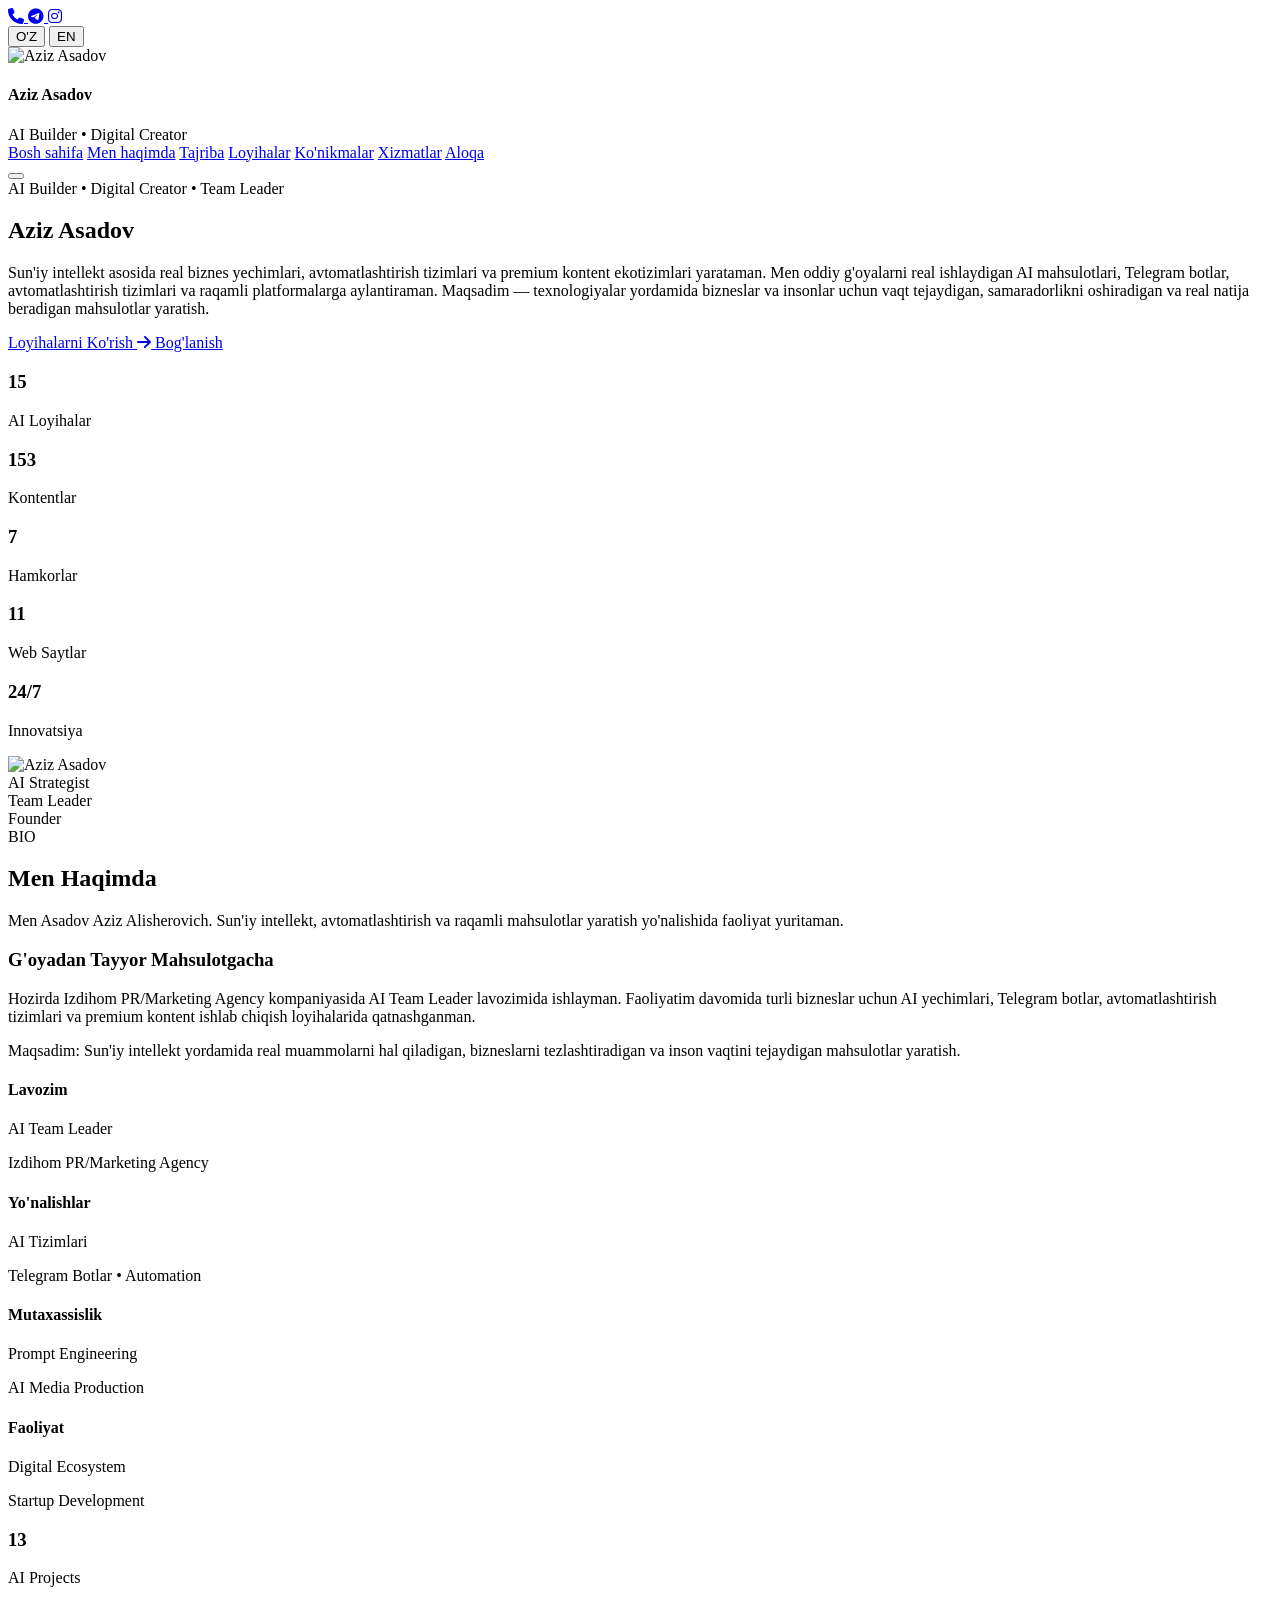
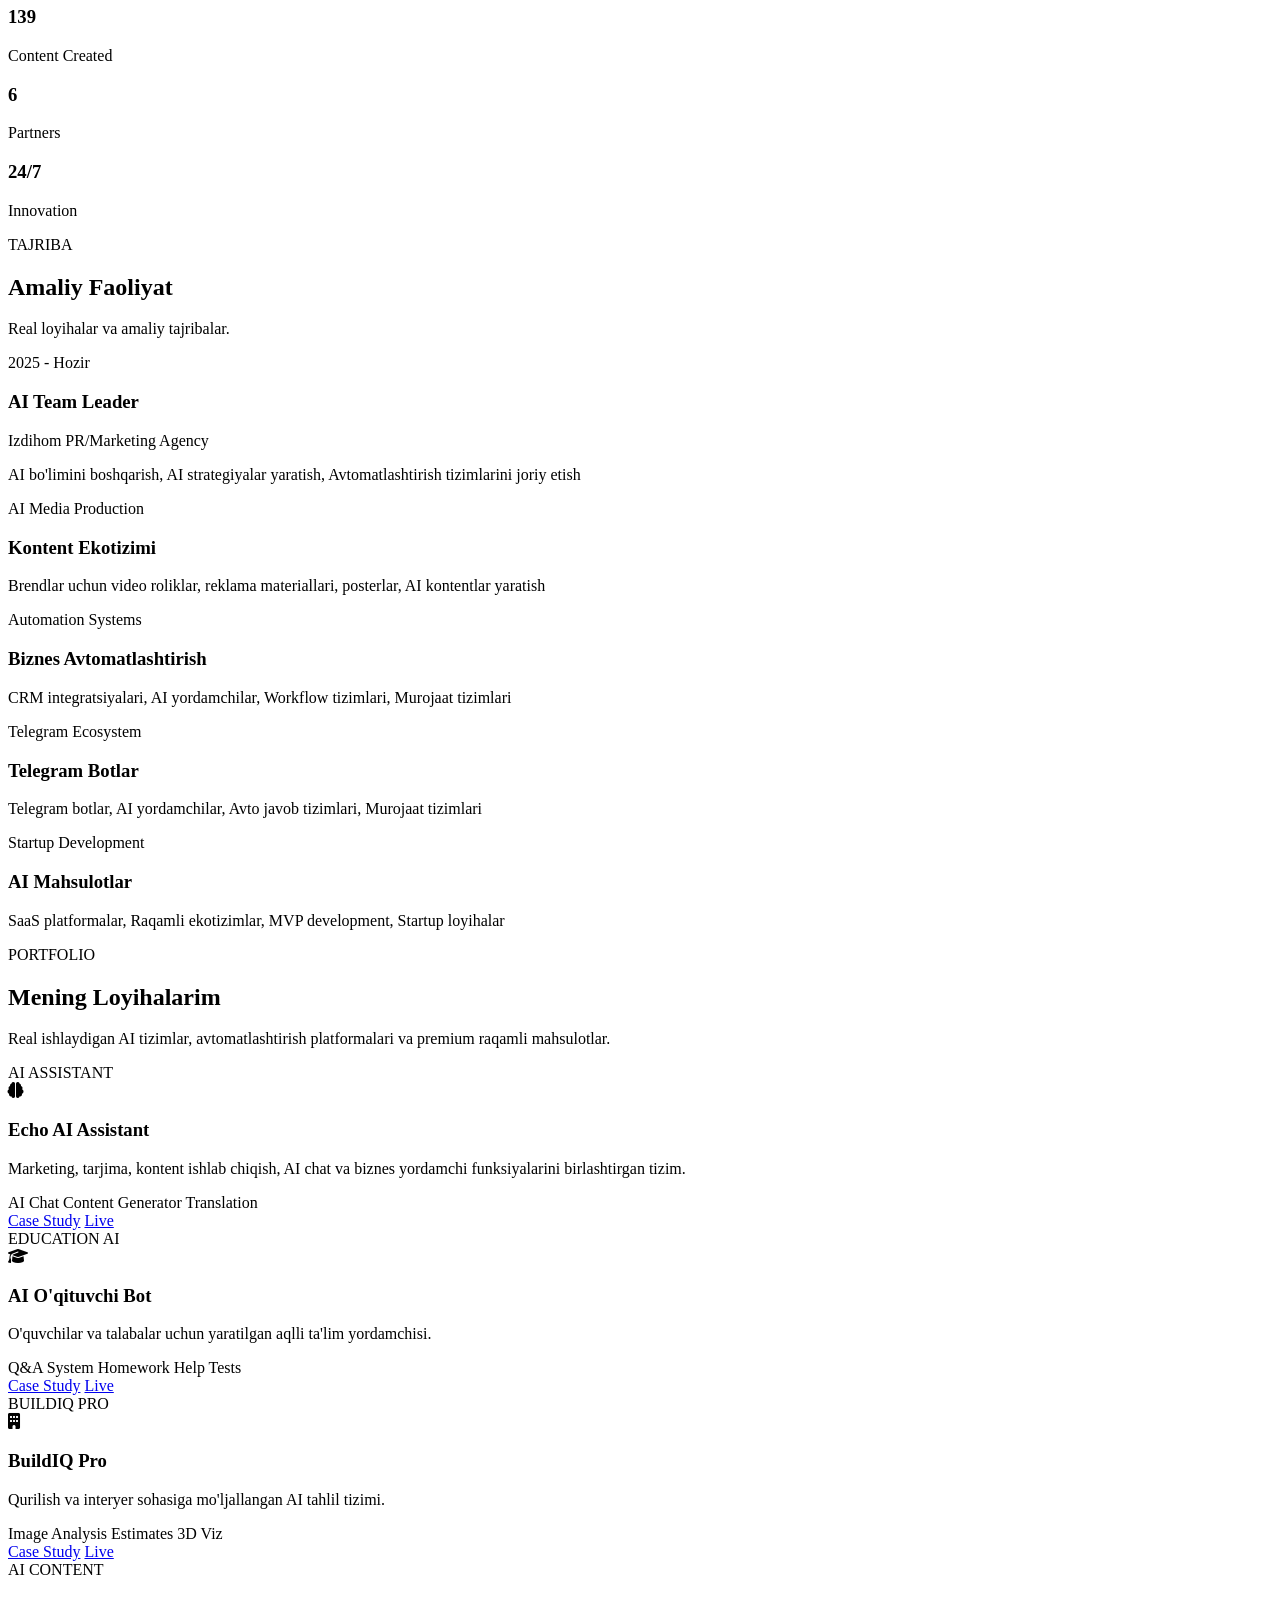
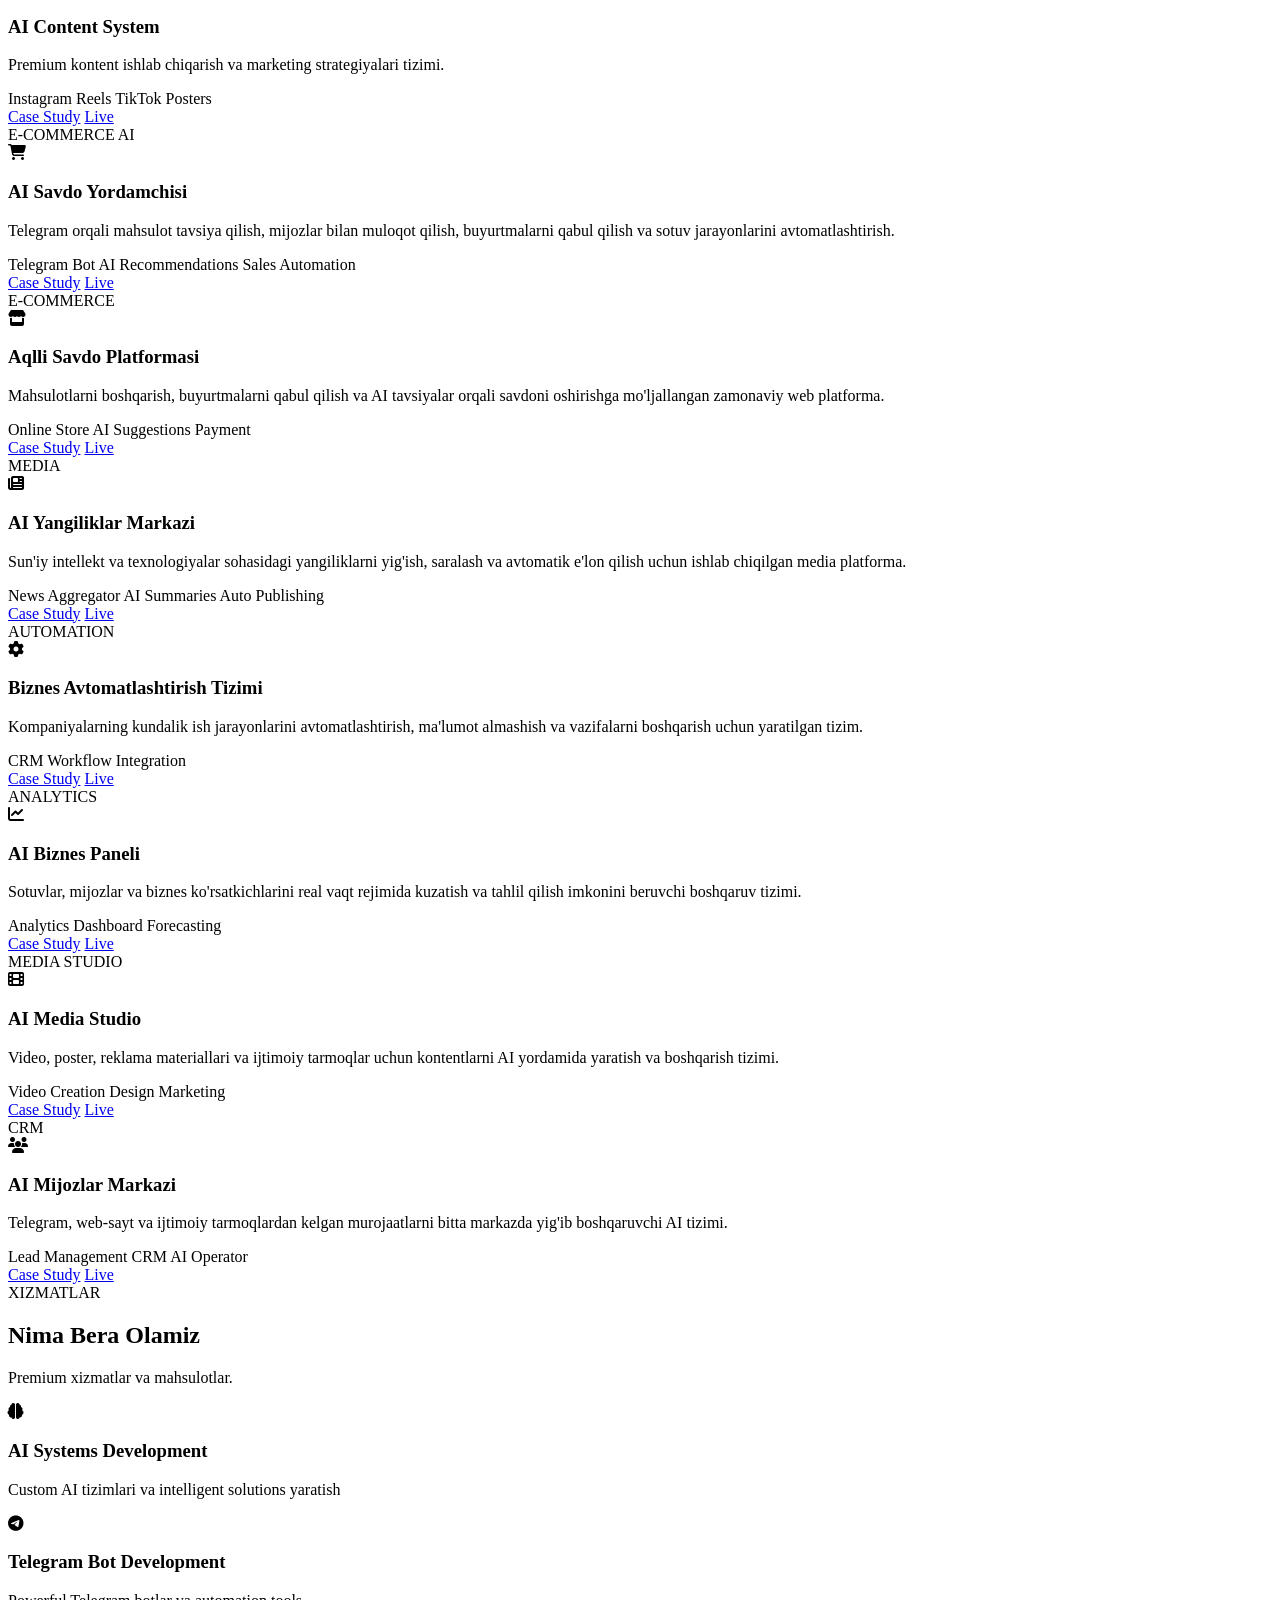
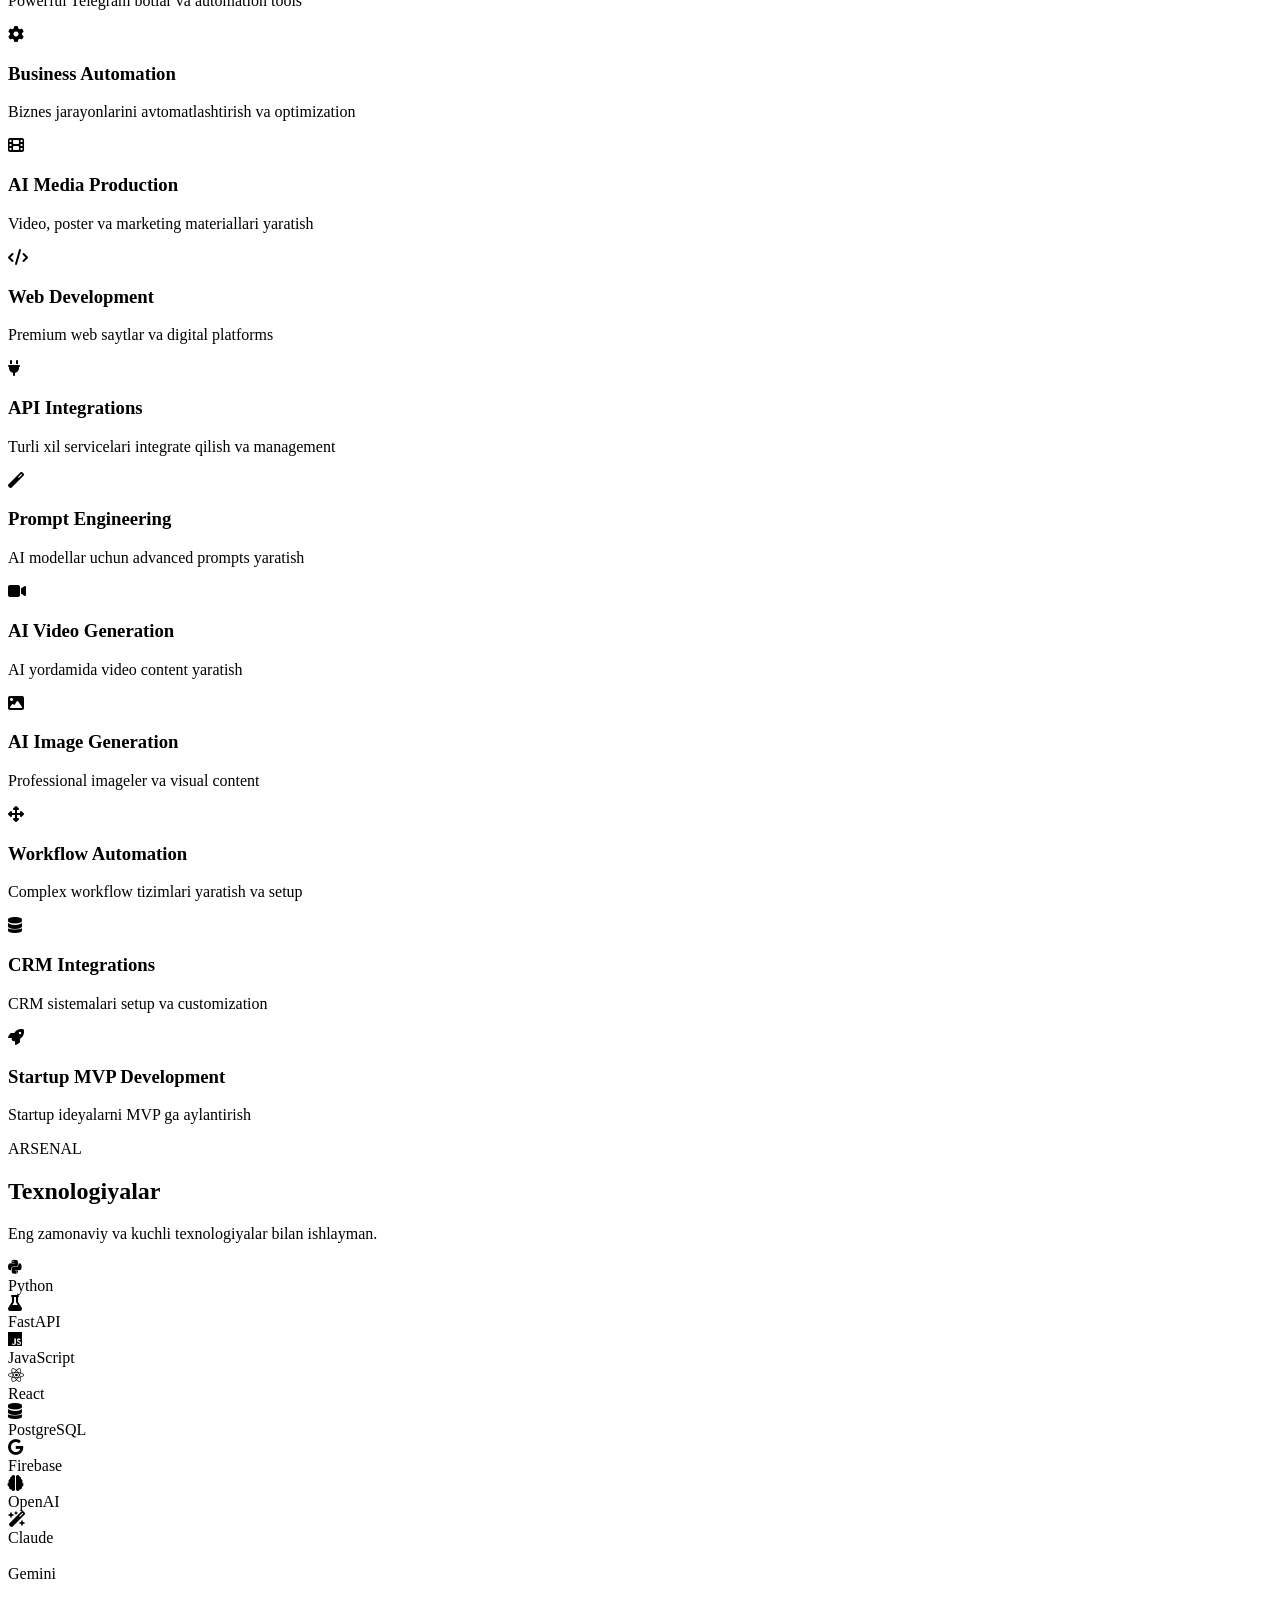
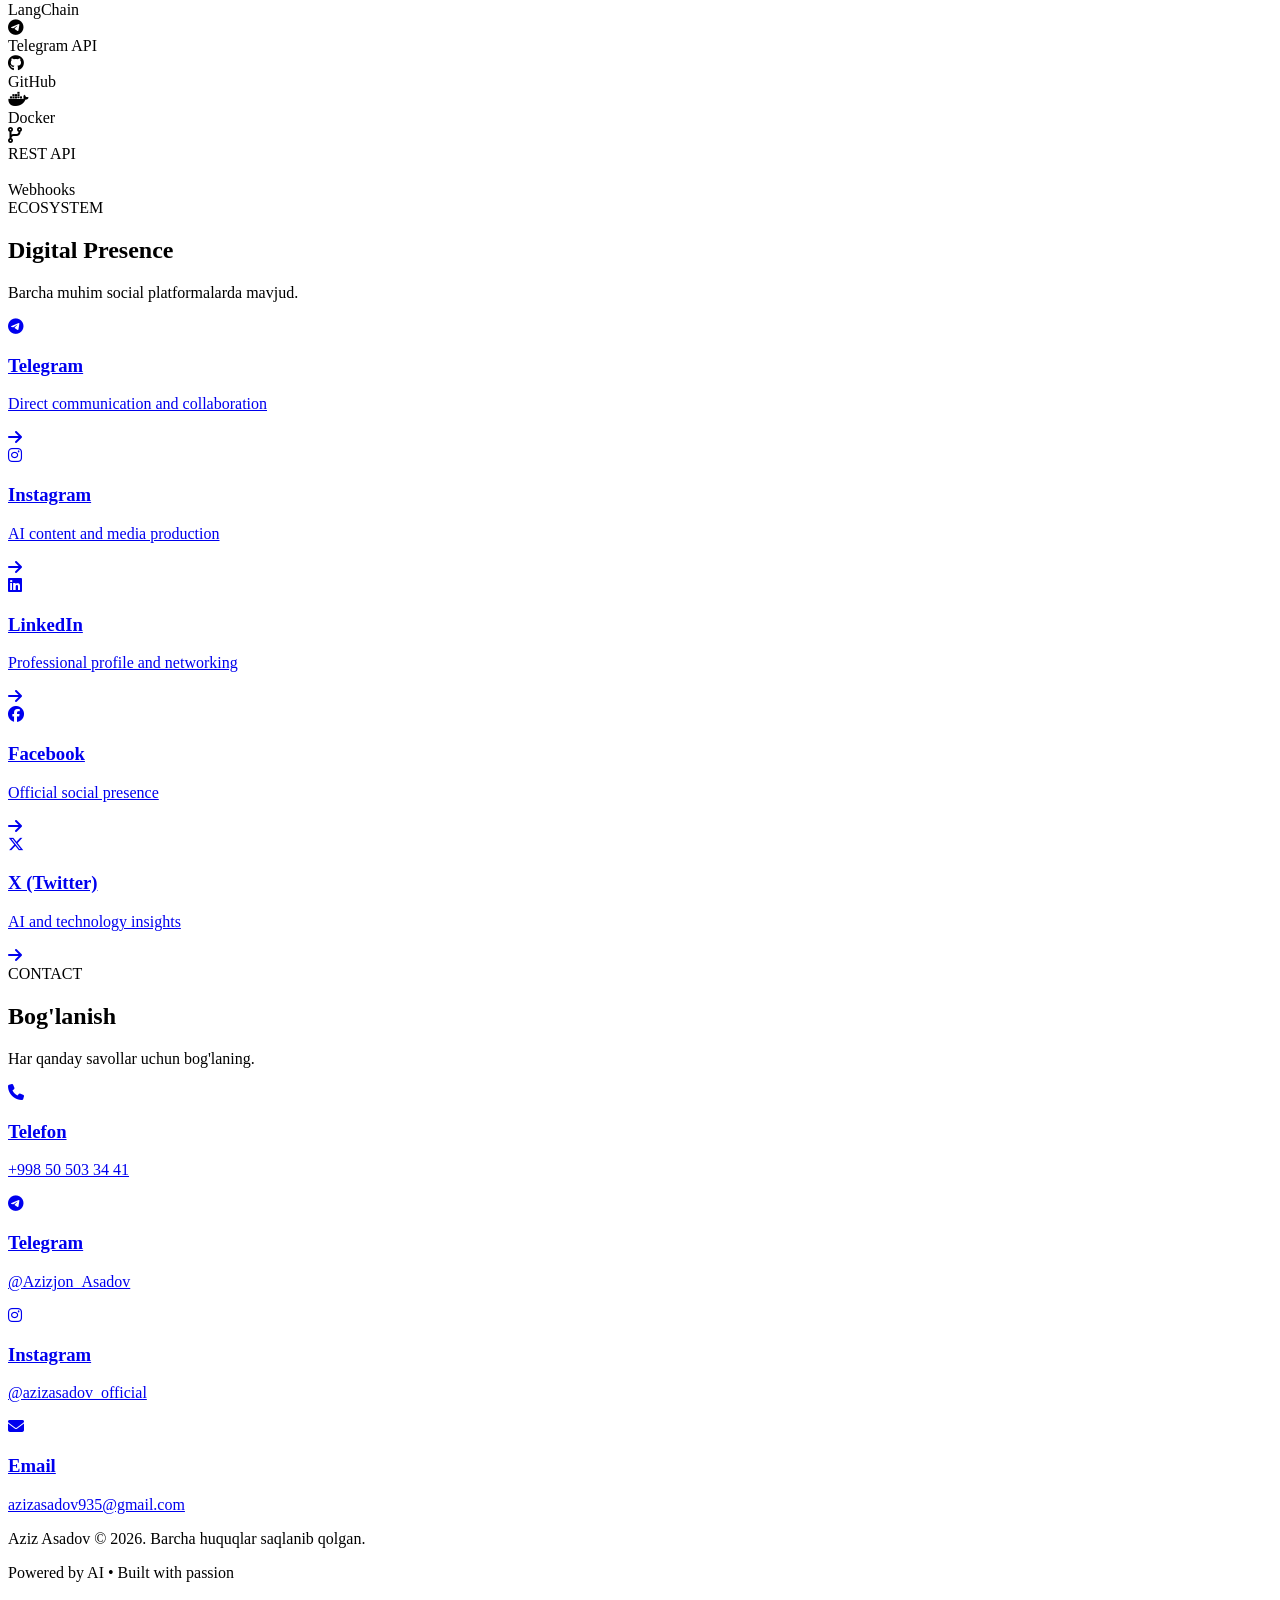
==== index.html @ ec328401 "Update index.html" ====
<!DOCTYPE html>
<html lang="uz">
<head>
  <meta charset="UTF-8">
  <meta name="viewport" content="width=device-width, initial-scale=1.0">
  <title>Aziz Asadov | AI Builder & Digital Creator | Premium Portfolio</title>
  <meta name="description" content="Aziz Asadov - Senior AI Builder, Digital Creator, Startup Founder. Sun'iy intellekt, Telegram botlar, automation systems va premium digital products.">
  <meta name="keywords" content="Aziz Asadov, AI Builder, Startup Founder, Telegram Bot Developer, AI Systems">
  <meta property="og:title" content="Aziz Asadov | AI Builder & Digital Creator">
  <meta property="og:description" content="Premium portfolio showcasing AI systems, automation platforms and digital products.">
  <meta name="twitter:card" content="summary_large_image">
  
  <link rel="preconnect" href="https://fonts.googleapis.com">
  <link rel="preconnect" href="https://fonts.gstatic.com" crossorigin>
  <link href="https://fonts.googleapis.com/css2?family=Inter:wght@300;400;500;600;700;800;900&display=swap" rel="stylesheet">
  <link rel="stylesheet" href="https://cdnjs.cloudflare.com/ajax/libs/font-awesome/6.5.2/css/all.min.css">
  
  <link rel="stylesheet" href="assets/css/main.css">
  <link rel="stylesheet" href="assets/css/animations.css">
  <link rel="stylesheet" href="assets/css/responsive.css">
</head>
<body>

  <!-- ====================================
       PREMIUM LOADING SCREEN
  ==================================== -->
  <div id="loader" class="premium-loader">
    <div class="loader-background">
      <svg class="circuit-board" viewBox="0 0 1000 1000" xmlns="http://www.w3.org/2000/svg">
        <defs>
          <linearGradient id="circuit-grad" x1="0%" y1="0%" x2="100%" y2="100%">
            <stop offset="0%" style="stop-color:#7C3AED;stop-opacity:0.3" />
            <stop offset="50%" style="stop-color:#06B6D4;stop-opacity:0.3" />
            <stop offset="100%" style="stop-color:#7C3AED;stop-opacity:0.3" />
          </linearGradient>
        </defs>
        <!-- Circuit lines -->
        <circle cx="500" cy="500" r="400" fill="none" stroke="url(#circuit-grad)" stroke-width="2" opacity="0.3"/>
        <circle cx="500" cy="500" r="300" fill="none" stroke="url(#circuit-grad)" stroke-width="1.5" opacity="0.2"/>
      </svg>
    </div>

   <div class="loader-content">
    <!-- Avatar circle -->
    <div class="loader-avatar-wrapper">
        <div class="avatar-pulse"></div>

        <img
            src="assets/images/avatar.png"
            alt="Aziz Asadov"
            class="loader-avatar"
        >

        <div class="avatar-ring-1"></div>
        <div class="avatar-ring-2"></div>
    </div>
  </div>

      <!-- Center text -->
      <h1 class="loader-title">AZIZ ASADOV</h1>
      <p class="loader-subtitle">Initializing Digital Ecosystem...</p>

      <!-- Status items -->
      <div class="loader-status">
        <div class="status-item">
          <i class="fas fa-brain"></i>
          <span>AI SYSTEMS</span>
        </div>
        <div class="status-item">
          <i class="fas fa-database"></i>
          <span>DATABASE</span>
        </div>
        <div class="status-item">
          <i class="fas fa-cloud"></i>
          <span>API SERVICES</span>
        </div>
        <div class="status-item">
          <i class="fas fa-cog"></i>
          <span>AUTOMATION</span>
        </div>
        <div class="status-item">
          <i class="fas fa-play-circle"></i>
          <span>MEDIA ENGINE</span>
        </div>
      </div>

      <!-- Progress bar -->
      <div class="progress-wrapper">
        <div class="progress-bar">
          <div class="progress-fill"></div>
        </div>
        <span class="progress-text">0%</span>
      </div>

      <!-- Quote -->
      <p class="loader-quote">Kod. G'oya. Intellekt. Natija.</p>
      <p class="loader-tagline">AI BILAN CHEKSIZ IMKONIYATLAR</p>
    </div>
  </div>

  <!-- ====================================
       AURORA BACKGROUND
  ==================================== -->
  <div class="aurora-container">
    <div class="aurora aurora-1"></div>
    <div class="aurora aurora-2"></div>
    <div class="aurora aurora-3"></div>
  </div>

  <!-- ====================================
       FLOATING DOCK
  ==================================== -->
  <div class="floating-dock">
    <a href="tel:+998505033441" class="dock-item" data-tooltip="+998 50 503 34 41">
      <i class="fas fa-phone"></i>
    </a>
    <a href="https://t.me/Azizjon_Asadov" target="_blank" class="dock-item" data-tooltip="@Azizjon_Asadov">
      <i class="fab fa-telegram"></i>
    </a>
    <a href="https://instagram.com/azizasadov_official" target="_blank" class="dock-item" data-tooltip="@azizasadov_official">
      <i class="fab fa-instagram"></i>
    </a>
  </div>

  <!-- ====================================
       LANGUAGE SWITCHER
  ==================================== -->
  <div class="language-switcher">
    <button class="lang-btn active" data-lang="uz">O'Z</button>
    <button class="lang-btn" data-lang="en">EN</button>
  </div>

  <!-- ====================================
       HEADER
  ==================================== -->
  <header class="header">
    <div class="container">
      <div class="logo-avatar">
         <img src="assets/images/avatar.png" alt="Aziz Asadov">
        </div>
        <div class="logo-text-group">
          <h4 class="logo-name">Aziz Asadov</h4>
          <span class="logo-subtitle">AI Builder • Digital Creator</span>
        </div>
      </div>

      <nav class="navbar" id="navbar">
        <a href="#home" class="nav-link" data-text-key="nav.home">Bosh sahifa</a>
        <a href="#about" class="nav-link" data-text-key="nav.about">Men haqimda</a>
        <a href="#experience" class="nav-link" data-text-key="nav.experience">Tajriba</a>
        <a href="#projects" class="nav-link" data-text-key="nav.projects">Loyihalar</a>
        <a href="#skills" class="nav-link" data-text-key="nav.skills">Ko'nikmalar</a>
        <a href="#services" class="nav-link" data-text-key="nav.services">Xizmatlar</a>
        <a href="#contact" class="nav-link" data-text-key="nav.contact">Aloqa</a>
      </nav>

      <button class="mobile-menu-btn">
        <span></span>
        <span></span>
        <span></span>
      </button>
    </div>
  </header>

  <!-- ====================================
       HERO SECTION
  ==================================== -->
  <section id="home" class="hero">
    <div class="container">
      <div class="hero-content">
        <div class="hero-left">
          <div class="hero-badge">AI Builder • Digital Creator • Team Leader</div>
          <h1 class="hero-title">Aziz Asadov</h1>
          <p class="hero-description">Sun'iy intellekt asosida real biznes yechimlari, avtomatlashtirish tizimlari va premium kontent ekotizimlari yarataman.
          
Men oddiy g'oyalarni real ishlaydigan AI mahsulotlari, Telegram botlar, avtomatlashtirish tizimlari va raqamli platformalarga aylantiraman. Maqsadim — texnologiyalar yordamida bizneslar va insonlar uchun vaqt tejaydigan, samaradorlikni oshiradigan va real natija beradigan mahsulotlar yaratish.</p>
          <div class="hero-cta">
            <a href="#projects" class="btn btn-primary">
              Loyihalarni Ko'rish
              <span class="btn-icon"><i class="fas fa-arrow-right"></i></span>
            </a>
            <a href="#contact" class="btn btn-secondary">Bog'lanish</a>
          </div>
          <div class="hero-stats">
            <div class="stat"><h3>20<span>+</span></h3><p>AI Loyihalar</p></div>
            <div class="stat"><h3>200<span>+</span></h3><p>Kontentlar</p></div>
            <div class="stat"><h3>10<span>+</span></h3><p>Hamkorlar</p></div>
            <div class="stat"><h3>15<span>+</span></h3><p>Web Saytlar</p></div>
            <div class="stat"><h3>24<span>/7</span></h3><p>Innovatsiya</p></div>
          </div>
        </div>
        <div class="hero-right">
          <div class="avatar-container">
            <div class="ring ring-1"></div>
            <div class="ring ring-2"></div>
            <div class="ring ring-3"></div>
            <div class="avatar-wrapper">
              <img src="assets/images/avatar.png" alt="Aziz Asadov" class="avatar">
              </div>
              <div class="ai-particles">
                <div class="particle particle-1"></div>
                <div class="particle particle-2"></div>
                <div class="particle particle-3"></div>
              </div>
            </div>
            <div class="floating-badge badge-1">AI Strategist</div>
            <div class="floating-badge badge-2">Team Leader</div>
            <div class="floating-badge badge-3">Founder</div>
          </div>
        </div>
      </div>
    </div>
  </section>

  <!-- ====================================
       ABOUT SECTION
  ==================================== -->
  <section id="about" class="about">
    <div class="container">
      <div class="section-header">
        <span class="section-label">BIO</span>
        <h2 class="section-title">Men Haqimda</h2>
        <p class="section-subtitle">Men Asadov Aziz Alisherovich. Sun'iy intellekt, avtomatlashtirish va raqamli mahsulotlar yaratish yo'nalishida faoliyat yuritaman.</p>
      </div>
      <div class="about-grid">
        <div class="about-left">
          <div class="large-card">
            <h3 class="card-title">G'oyadan Tayyor Mahsulotgacha</h3>
            <p class="card-text">Hozirda Izdihom PR/Marketing Agency kompaniyasida AI Team Leader lavozimida ishlayman. Faoliyatim davomida turli bizneslar uchun AI yechimlari, Telegram botlar, avtomatlashtirish tizimlari va premium kontent ishlab chiqish loyihalarida qatnashganman.</p>
            <p class="card-text">Maqsadim: Sun'iy intellekt yordamida real muammolarni hal qiladigan, bizneslarni tezlashtiradigan va inson vaqtini tejaydigan mahsulotlar yaratish.</p>
          </div>
        </div>
        <div class="about-right">
          <div class="info-card">
            <h4 class="info-title">Lavozim</h4>
            <p class="info-value">AI Team Leader</p>
            <span class="info-sub">Izdihom PR/Marketing Agency</span>
          </div>
          <div class="info-card">
            <h4 class="info-title">Yo'nalishlar</h4>
            <p class="info-value">AI Tizimlari</p>
            <span class="info-sub">Telegram Botlar • Automation</span>
          </div>
          <div class="info-card">
            <h4 class="info-title">Mutaxassislik</h4>
            <p class="info-value">Prompt Engineering</p>
            <span class="info-sub">AI Media Production</span>
          </div>
          <div class="info-card">
            <h4 class="info-title">Faoliyat</h4>
            <p class="info-value">Digital Ecosystem</p>
            <span class="info-sub">Startup Development</span>
          </div>
        </div>
      </div>
    </div>
  </section>

  <!-- ====================================
       ACHIEVEMENTS
  ==================================== -->
  <section class="achievements">
    <div class="container">
      <div class="achievement-grid">
        <div class="achievement-card">
          <h3>20<span>+</span></h3>
          <p>AI Projects</p>
        </div>
        <div class="achievement-card">
          <h3>200<span>+</span></h3>
          <p>Content Created</p>
        </div>
        <div class="achievement-card">
          <h3>10<span>+</span></h3>
          <p>Partners</p>
        </div>
        <div class="achievement-card">
          <h3>24<span>/7</span></h3>
          <p>Innovation</p>
        </div>
      </div>
    </div>
  </section>

  <!-- ====================================
       EXPERIENCE TIMELINE
  ==================================== -->
  <section id="experience" class="experience">
    <div class="container">
      <div class="section-header">
        <span class="section-label">TAJRIBA</span>
        <h2 class="section-title">Amaliy Faoliyat</h2>
        <p class="section-subtitle">Real loyihalar va amaliy tajribalar.</p>
      </div>
      <div class="timeline">
        <div class="timeline-item">
          <div class="timeline-marker"></div>
          <div class="timeline-content">
            <span class="timeline-label">2025 - Hozir</span>
            <h3 class="timeline-title">AI Team Leader</h3>
            <p class="timeline-company">Izdihom PR/Marketing Agency</p>
            <p class="timeline-desc">AI bo'limini boshqarish, AI strategiyalar yaratish, Avtomatlashtirish tizimlarini joriy etish</p>
          </div>
        </div>
        <div class="timeline-item">
          <div class="timeline-marker"></div>
          <div class="timeline-content">
            <span class="timeline-label">AI Media Production</span>
            <h3 class="timeline-title">Kontent Ekotizimi</h3>
            <p class="timeline-desc">Brendlar uchun video roliklar, reklama materiallari, posterlar, AI kontentlar yaratish</p>
          </div>
        </div>
        <div class="timeline-item">
          <div class="timeline-marker"></div>
          <div class="timeline-content">
            <span class="timeline-label">Automation Systems</span>
            <h3 class="timeline-title">Biznes Avtomatlashtirish</h3>
            <p class="timeline-desc">CRM integratsiyalari, AI yordamchilar, Workflow tizimlari, Murojaat tizimlari</p>
          </div>
        </div>
        <div class="timeline-item">
          <div class="timeline-marker"></div>
          <div class="timeline-content">
            <span class="timeline-label">Telegram Ecosystem</span>
            <h3 class="timeline-title">Telegram Botlar</h3>
            <p class="timeline-desc">Telegram botlar, AI yordamchilar, Avto javob tizimlari, Murojaat tizimlari</p>
          </div>
        </div>
        <div class="timeline-item">
          <div class="timeline-marker"></div>
          <div class="timeline-content">
            <span class="timeline-label">Startup Development</span>
            <h3 class="timeline-title">AI Mahsulotlar</h3>
            <p class="timeline-desc">SaaS platformalar, Raqamli ekotizimlar, MVP development, Startup loyihalar</p>
          </div>
        </div>
      </div>
    </div>
  </section>

  <!-- ====================================
       PROJECTS SECTION
  ==================================== -->
  <section id="projects" class="projects">
    <div class="container">
      <div class="section-header">
        <span class="section-label">PORTFOLIO</span>
        <h2 class="section-title">Mening Loyihalarim</h2>
        <p class="section-subtitle">Real ishlaydigan AI tizimlar, avtomatlashtirish platformalari va premium raqamli mahsulotlar.</p>
      </div>
      <div class="projects-grid">
        <!-- 1 -->
        <article class="project-card">
          <div class="project-header">
            <span class="project-type">AI ASSISTANT</span>
            <div class="project-icon"><i class="fas fa-brain"></i></div>
          </div>
          <h3 class="project-title">Echo AI Assistant</h3>
          <p class="project-desc">Marketing, tarjima, kontent ishlab chiqish, AI chat va biznes yordamchi funksiyalarini birlashtirgan tizim.</p>
          <div class="project-tech">
            <span class="tech-tag">AI Chat</span>
            <span class="tech-tag">Content Generator</span>
            <span class="tech-tag">Translation</span>
          </div>
          <div class="project-footer">
            <a href="#" class="project-link">Case Study</a>
            <a href="#" class="project-link live">Live</a>
          </div>
        </article>

        <!-- 2 -->
        <article class="project-card">
          <div class="project-header">
            <span class="project-type">EDUCATION AI</span>
            <div class="project-icon"><i class="fas fa-graduation-cap"></i></div>
          </div>
          <h3 class="project-title">AI O'qituvchi Bot</h3>
          <p class="project-desc">O'quvchilar va talabalar uchun yaratilgan aqlli ta'lim yordamchisi.</p>
          <div class="project-tech">
            <span class="tech-tag">Q&A System</span>
            <span class="tech-tag">Homework Help</span>
            <span class="tech-tag">Tests</span>
          </div>
          <div class="project-footer">
            <a href="#" class="project-link">Case Study</a>
            <a href="#" class="project-link live">Live</a>
          </div>
        </article>

        <!-- 3 -->
        <article class="project-card">
          <div class="project-header">
            <span class="project-type">BUILDIQ PRO</span>
            <div class="project-icon"><i class="fas fa-building"></i></div>
          </div>
          <h3 class="project-title">BuildIQ Pro</h3>
          <p class="project-desc">Qurilish va interyer sohasiga mo'ljallangan AI tahlil tizimi.</p>
          <div class="project-tech">
            <span class="tech-tag">Image Analysis</span>
            <span class="tech-tag">Estimates</span>
            <span class="tech-tag">3D Viz</span>
          </div>
          <div class="project-footer">
            <a href="#" class="project-link">Case Study</a>
            <a href="#" class="project-link live">Live</a>
          </div>
        </article>

        <!-- 4 -->
        <article class="project-card">
          <div class="project-header">
            <span class="project-type">AI CONTENT</span>
            <div class="project-icon"><i class="fas fa-sparkles"></i></div>
          </div>
          <h3 class="project-title">AI Content System</h3>
          <p class="project-desc">Premium kontent ishlab chiqarish va marketing strategiyalari tizimi.</p>
          <div class="project-tech">
            <span class="tech-tag">Instagram Reels</span>
            <span class="tech-tag">TikTok</span>
            <span class="tech-tag">Posters</span>
          </div>
          <div class="project-footer">
            <a href="#" class="project-link">Case Study</a>
            <a href="#" class="project-link live">Live</a>
          </div>
        </article>

        <!-- 5 -->
        <article class="project-card">
          <div class="project-header">
            <span class="project-type">E-COMMERCE AI</span>
            <div class="project-icon"><i class="fas fa-shopping-cart"></i></div>
          </div>
          <h3 class="project-title">AI Savdo Yordamchisi</h3>
          <p class="project-desc">Telegram orqali mahsulot tavsiya qilish, mijozlar bilan muloqot qilish, buyurtmalarni qabul qilish va sotuv jarayonlarini avtomatlashtirish.</p>
          <div class="project-tech">
            <span class="tech-tag">Telegram Bot</span>
            <span class="tech-tag">AI Recommendations</span>
            <span class="tech-tag">Sales Automation</span>
          </div>
          <div class="project-footer">
            <a href="#" class="project-link">Case Study</a>
            <a href="#" class="project-link live">Live</a>
          </div>
        </article>

        <!-- 6 -->
        <article class="project-card">
          <div class="project-header">
            <span class="project-type">E-COMMERCE</span>
            <div class="project-icon"><i class="fas fa-store"></i></div>
          </div>
          <h3 class="project-title">Aqlli Savdo Platformasi</h3>
          <p class="project-desc">Mahsulotlarni boshqarish, buyurtmalarni qabul qilish va AI tavsiyalar orqali savdoni oshirishga mo'ljallangan zamonaviy web platforma.</p>
          <div class="project-tech">
            <span class="tech-tag">Online Store</span>
            <span class="tech-tag">AI Suggestions</span>
            <span class="tech-tag">Payment</span>
          </div>
          <div class="project-footer">
            <a href="#" class="project-link">Case Study</a>
            <a href="#" class="project-link live">Live</a>
          </div>
        </article>

        <!-- 7 -->
        <article class="project-card">
          <div class="project-header">
            <span class="project-type">MEDIA</span>
            <div class="project-icon"><i class="fas fa-newspaper"></i></div>
          </div>
          <h3 class="project-title">AI Yangiliklar Markazi</h3>
          <p class="project-desc">Sun'iy intellekt va texnologiyalar sohasidagi yangiliklarni yig'ish, saralash va avtomatik e'lon qilish uchun ishlab chiqilgan media platforma.</p>
          <div class="project-tech">
            <span class="tech-tag">News Aggregator</span>
            <span class="tech-tag">AI Summaries</span>
            <span class="tech-tag">Auto Publishing</span>
          </div>
          <div class="project-footer">
            <a href="#" class="project-link">Case Study</a>
            <a href="#" class="project-link live">Live</a>
          </div>
        </article>

        <!-- 8 -->
        <article class="project-card">
          <div class="project-header">
            <span class="project-type">AUTOMATION</span>
            <div class="project-icon"><i class="fas fa-cog"></i></div>
          </div>
          <h3 class="project-title">Biznes Avtomatlashtirish Tizimi</h3>
          <p class="project-desc">Kompaniyalarning kundalik ish jarayonlarini avtomatlashtirish, ma'lumot almashish va vazifalarni boshqarish uchun yaratilgan tizim.</p>
          <div class="project-tech">
            <span class="tech-tag">CRM</span>
            <span class="tech-tag">Workflow</span>
            <span class="tech-tag">Integration</span>
          </div>
          <div class="project-footer">
            <a href="#" class="project-link">Case Study</a>
            <a href="#" class="project-link live">Live</a>
          </div>
        </article>

        <!-- 9 -->
        <article class="project-card">
          <div class="project-header">
            <span class="project-type">ANALYTICS</span>
            <div class="project-icon"><i class="fas fa-chart-line"></i></div>
          </div>
          <h3 class="project-title">AI Biznes Paneli</h3>
          <p class="project-desc">Sotuvlar, mijozlar va biznes ko'rsatkichlarini real vaqt rejimida kuzatish va tahlil qilish imkonini beruvchi boshqaruv tizimi.</p>
          <div class="project-tech">
            <span class="tech-tag">Analytics</span>
            <span class="tech-tag">Dashboard</span>
            <span class="tech-tag">Forecasting</span>
          </div>
          <div class="project-footer">
            <a href="#" class="project-link">Case Study</a>
            <a href="#" class="project-link live">Live</a>
          </div>
        </article>

        <!-- 10 -->
        <article class="project-card">
          <div class="project-header">
            <span class="project-type">MEDIA STUDIO</span>
            <div class="project-icon"><i class="fas fa-film"></i></div>
          </div>
          <h3 class="project-title">AI Media Studio</h3>
          <p class="project-desc">Video, poster, reklama materiallari va ijtimoiy tarmoqlar uchun kontentlarni AI yordamida yaratish va boshqarish tizimi.</p>
          <div class="project-tech">
            <span class="tech-tag">Video Creation</span>
            <span class="tech-tag">Design</span>
            <span class="tech-tag">Marketing</span>
          </div>
          <div class="project-footer">
            <a href="#" class="project-link">Case Study</a>
            <a href="#" class="project-link live">Live</a>
          </div>
        </article>

        <!-- 11 -->
        <article class="project-card">
          <div class="project-header">
            <span class="project-type">CRM</span>
            <div class="project-icon"><i class="fas fa-users"></i></div>
          </div>
          <h3 class="project-title">AI Mijozlar Markazi</h3>
          <p class="project-desc">Telegram, web-sayt va ijtimoiy tarmoqlardan kelgan murojaatlarni bitta markazda yig'ib boshqaruvchi AI tizimi.</p>
          <div class="project-tech">
            <span class="tech-tag">Lead Management</span>
            <span class="tech-tag">CRM</span>
            <span class="tech-tag">AI Operator</span>
          </div>
          <div class="project-footer">
            <a href="#" class="project-link">Case Study</a>
            <a href="#" class="project-link live">Live</a>
          </div>
        </article>
      </div>
    </div>
  </section>

  <!-- ====================================
       SERVICES SECTION
  ==================================== -->
  <section id="services" class="services">
    <div class="container">
      <div class="section-header">
        <span class="section-label">XIZMATLAR</span>
        <h2 class="section-title">Nima Bera Olamiz</h2>
        <p class="section-subtitle">Premium xizmatlar va mahsulotlar.</p>
      </div>
      <div class="services-grid">
        <div class="service-card">
          <div class="service-icon"><i class="fas fa-brain"></i></div>
          <h3>AI Systems Development</h3>
          <p>Custom AI tizimlari va intelligent solutions yaratish</p>
        </div>
        <div class="service-card">
          <div class="service-icon"><i class="fab fa-telegram"></i></div>
          <h3>Telegram Bot Development</h3>
          <p>Powerful Telegram botlar va automation tools</p>
        </div>
        <div class="service-card">
          <div class="service-icon"><i class="fas fa-cog"></i></div>
          <h3>Business Automation</h3>
          <p>Biznes jarayonlarini avtomatlashtirish va optimization</p>
        </div>
        <div class="service-card">
          <div class="service-icon"><i class="fas fa-film"></i></div>
          <h3>AI Media Production</h3>
          <p>Video, poster va marketing materiallari yaratish</p>
        </div>
        <div class="service-card">
          <div class="service-icon"><i class="fas fa-code"></i></div>
          <h3>Web Development</h3>
          <p>Premium web saytlar va digital platforms</p>
        </div>
        <div class="service-card">
          <div class="service-icon"><i class="fas fa-plug"></i></div>
          <h3>API Integrations</h3>
          <p>Turli xil servicelari integrate qilish va management</p>
        </div>
        <div class="service-card">
          <div class="service-icon"><i class="fas fa-magic"></i></div>
          <h3>Prompt Engineering</h3>
          <p>AI modellar uchun advanced prompts yaratish</p>
        </div>
        <div class="service-card">
          <div class="service-icon"><i class="fas fa-video"></i></div>
          <h3>AI Video Generation</h3>
          <p>AI yordamida video content yaratish</p>
        </div>
        <div class="service-card">
          <div class="service-icon"><i class="fas fa-image"></i></div>
          <h3>AI Image Generation</h3>
          <p>Professional imageler va visual content</p>
        </div>
        <div class="service-card">
          <div class="service-icon"><i class="fas fa-arrows-alt"></i></div>
          <h3>Workflow Automation</h3>
          <p>Complex workflow tizimlari yaratish va setup</p>
        </div>
        <div class="service-card">
          <div class="service-icon"><i class="fas fa-database"></i></div>
          <h3>CRM Integrations</h3>
          <p>CRM sistemalari setup va customization</p>
        </div>
        <div class="service-card">
          <div class="service-icon"><i class="fas fa-rocket"></i></div>
          <h3>Startup MVP Development</h3>
          <p>Startup ideyalarni MVP ga aylantirish</p>
        </div>
      </div>
    </div>
  </section>

  <!-- ====================================
       TECH ARSENAL
  ==================================== -->
  <section id="skills" class="skills">
    <div class="container">
      <div class="section-header">
        <span class="section-label">ARSENAL</span>
        <h2 class="section-title">Texnologiyalar</h2>
        <p class="section-subtitle">Eng zamonaviy va kuchli texnologiyalar bilan ishlayman.</p>
      </div>
      <div class="tech-showcase">
        <div class="tech-grid">
          <div class="tech-item">
            <div class="tech-icon"><i class="fab fa-python"></i></div>
            <span>Python</span>
          </div>
          <div class="tech-item">
            <div class="tech-icon"><i class="fas fa-flask"></i></div>
            <span>FastAPI</span>
          </div>
          <div class="tech-item">
            <div class="tech-icon"><i class="fab fa-js"></i></div>
            <span>JavaScript</span>
          </div>
          <div class="tech-item">
            <div class="tech-icon"><i class="fab fa-react"></i></div>
            <span>React</span>
          </div>
          <div class="tech-item">
            <div class="tech-icon"><i class="fas fa-database"></i></div>
            <span>PostgreSQL</span>
          </div>
          <div class="tech-item">
            <div class="tech-icon"><i class="fab fa-google"></i></div>
            <span>Firebase</span>
          </div>
          <div class="tech-item">
            <div class="tech-icon"><i class="fas fa-brain"></i></div>
            <span>OpenAI</span>
          </div>
          <div class="tech-item">
            <div class="tech-icon"><i class="fas fa-wand-magic-sparkles"></i></div>
            <span>Claude</span>
          </div>
          <div class="tech-item">
            <div class="tech-icon"><i class="fas fa-sparkles"></i></div>
            <span>Gemini</span>
          </div>
          <div class="tech-item">
            <div class="tech-icon"><i class="fas fa-link-chain"></i></div>
            <span>LangChain</span>
          </div>
          <div class="tech-item">
            <div class="tech-icon"><i class="fab fa-telegram"></i></div>
            <span>Telegram API</span>
          </div>
          <div class="tech-item">
            <div class="tech-icon"><i class="fab fa-github"></i></div>
            <span>GitHub</span>
          </div>
          <div class="tech-item">
            <div class="tech-icon"><i class="fab fa-docker"></i></div>
            <span>Docker</span>
          </div>
          <div class="tech-item">
            <div class="tech-icon"><i class="fas fa-code-branch"></i></div>
            <span>REST API</span>
          </div>
          <div class="tech-item">
            <div class="tech-icon"><i class="fas fa-hook"></i></div>
            <span>Webhooks</span>
          </div>
        </div>
      </div>
    </div>
  </section>

  <!-- ====================================
       DIGITAL ECOSYSTEM
  ==================================== -->
  <section class="digital-ecosystem">
    <div class="container">
      <div class="section-header">
        <span class="section-label">ECOSYSTEM</span>
        <h2 class="section-title">Digital Presence</h2>
        <p class="section-subtitle">Barcha muhim social platformalarda mavjud.</p>
      </div>
      <div class="social-cards-grid">
        <a href="https://t.me/Azizjon_Asadov" target="_blank" class="social-card">
          <div class="social-icon"><i class="fab fa-telegram"></i></div>
          <h3>Telegram</h3>
          <p>Direct communication and collaboration</p>
          <span class="social-arrow"><i class="fas fa-arrow-right"></i></span>
        </a>
        <a href="https://instagram.com/azizasadov_official" target="_blank" class="social-card">
          <div class="social-icon"><i class="fab fa-instagram"></i></div>
          <h3>Instagram</h3>
          <p>AI content and media production</p>
          <span class="social-arrow"><i class="fas fa-arrow-right"></i></span>
        </a>
        <a href="https://linkedin.com/in/aziz-asadov-5956373b1" target="_blank" class="social-card">
          <div class="social-icon"><i class="fab fa-linkedin"></i></div>
          <h3>LinkedIn</h3>
          <p>Professional profile and networking</p>
          <span class="social-arrow"><i class="fas fa-arrow-right"></i></span>
        </a>
        <a href="https://facebook.com/azizjonasadov14" target="_blank" class="social-card">
          <div class="social-icon"><i class="fab fa-facebook"></i></div>
          <h3>Facebook</h3>
          <p>Official social presence</p>
          <span class="social-arrow"><i class="fas fa-arrow-right"></i></span>
        </a>
        <a href="https://x.com/AzizjonAsadov" target="_blank" class="social-card">
          <div class="social-icon"><i class="fab fa-x-twitter"></i></div>
          <h3>X (Twitter)</h3>
          <p>AI and technology insights</p>
          <span class="social-arrow"><i class="fas fa-arrow-right"></i></span>
        </a>
      </div>
    </div>
  </section>

  <!-- ====================================
       CONTACT SECTION
  ==================================== -->
  <section id="contact" class="contact">
    <div class="container">
      <div class="section-header">
        <span class="section-label">CONTACT</span>
        <h2 class="section-title">Bog'lanish</h2>
        <p class="section-subtitle">Har qanday savollar uchun bog'laning.</p>
      </div>
      <div class="contact-grid">
        <a href="tel:+998505033441" class="contact-card">
          <div class="contact-icon"><i class="fas fa-phone"></i></div>
          <h3>Telefon</h3>
          <p>+998 50 503 34 41</p>
        </a>
        <a href="https://t.me/Azizjon_Asadov" target="_blank" class="contact-card">
          <div class="contact-icon"><i class="fab fa-telegram"></i></div>
          <h3>Telegram</h3>
          <p>@Azizjon_Asadov</p>
        </a>
        <a href="https://instagram.com/azizasadov_official" target="_blank" class="contact-card">
          <div class="contact-icon"><i class="fab fa-instagram"></i></div>
          <h3>Instagram</h3>
          <p>@azizasadov_official</p>
        </a>
        <a href="mailto:azizasadov935@gmail.com" class="contact-card">
          <div class="contact-icon"><i class="fas fa-envelope"></i></div>
          <h3>Email</h3>
          <p>azizasadov935@gmail.com</p>
        </a>
      </div>
    </div>
  </section>

  <!-- ====================================
       FOOTER
  ==================================== -->
  <footer class="footer">
    <div class="container">
      <div class="footer-content">
        <div class="footer-text">
          <p>Aziz Asadov © 2026. Barcha huquqlar saqlanib qolgan.</p>
          <p>Powered by AI • Built with passion</p>
        </div>
        <div class="footer-links">
          <a href="https://github.com" target="_blank">GitHub</a>
          <a href="https://t.me/Azizjon_Asadov" target="_blank">Telegram</a>
          <a href="https://instagram.com/azizasadov_official" target="_blank">Instagram</a>
        </div>
      </div>
    </div>
  </footer>

  <!-- Scripts -->
  <script src="assets/js/translations.js"></script>
  <script src="assets/js/premium-loader.js"></script>
  <script src="assets/js/header.js"></script>
  <script src="assets/js/animations.js"></script>
  <script src="assets/js/interactions.js"></script>
</body>
</html>
---- assets/css/responsive.css ----
/* ====================================
   RESPONSIVE DESIGN
==================================== */

/* Tablet - 1024px va undan kichik */
@media (max-width: 1024px) {
  .header .container {
    padding: 14px 20px;
  }

  .navbar {
    gap: 24px;
  }

  .hero-content {
    grid-template-columns: 1fr;
    gap: 40px;
  }

  .hero-title {
    font-size: 42px;
  }

  .avatar-container {
    width: 350px;
    height: 350px;
  }

  .avatar {
    width: 220px;
    height: 220px;
  }

  .section-title {
    font-size: 40px;
  }

  .about-grid {
    grid-template-columns: 1fr;
    gap: 40px;
  }

  .achievement-grid {
    grid-template-columns: repeat(2, 1fr);
  }

  .projects-grid {
    grid-template-columns: repeat(2, 1fr);
  }

  .services-grid {
    grid-template-columns: repeat(2, 1fr);
  }

  .tech-grid {
    grid-template-columns: repeat(4, 1fr);
    gap: 20px;
  }

  .social-cards-grid {
    grid-template-columns: repeat(2, 1fr);
  }
}

/* Mobile Large - 768px va undan kichik */
@media (max-width: 768px) {
  .container {
    width: min(100%, 90%);
  }

  .mobile-menu-btn {
    display: flex !important;
  }

  .navbar {
    display: none;
    position: fixed;
    top: 80px;
    width: 90%;
    flex-direction: column;
    background: rgba(11, 18, 32, 0.95);
    border: 1px solid rgba(255, 255, 255, 0.08);
    border-radius: 18px;
    padding: 20px;
    backdrop-filter: blur(20px);
    z-index: 999;
    gap: 12px;
  }

  .navbar.mobile-active {
    display: flex;
  }

  .hero-title {
    font-size: 32px;
  }

  .hero-cta {
    flex-direction: column;
  }

  .projects-grid {
    grid-template-columns: 1fr;
  }

  .services-grid {
    grid-template-columns: 1fr;
  }

  .tech-grid {
    grid-template-columns: repeat(3, 1fr);
    gap: 16px;
  }

  .social-cards-grid {
    grid-template-columns: 1fr;
  }
}

/* Mobile Small - 480px va undan kichik */
@media (max-width: 480px) {
  .hero-title {
    font-size: 26px;
  }

  .section-title {
    font-size: 26px;
  }

  .tech-grid {
    grid-template-columns: repeat(2, 1fr);
    gap: 12px;
  }

  .avatar-container {
    width: 240px;
    height: 240px;
  }

  .avatar {
    width: 150px;
    height: 150px;
  }
}

/* Extra Small - 360px va undan kichik */
@media (max-width: 360px) {
  .hero-title {
    font-size: 22px;
  }

  .section-title {
    font-size: 22px;
  }
}
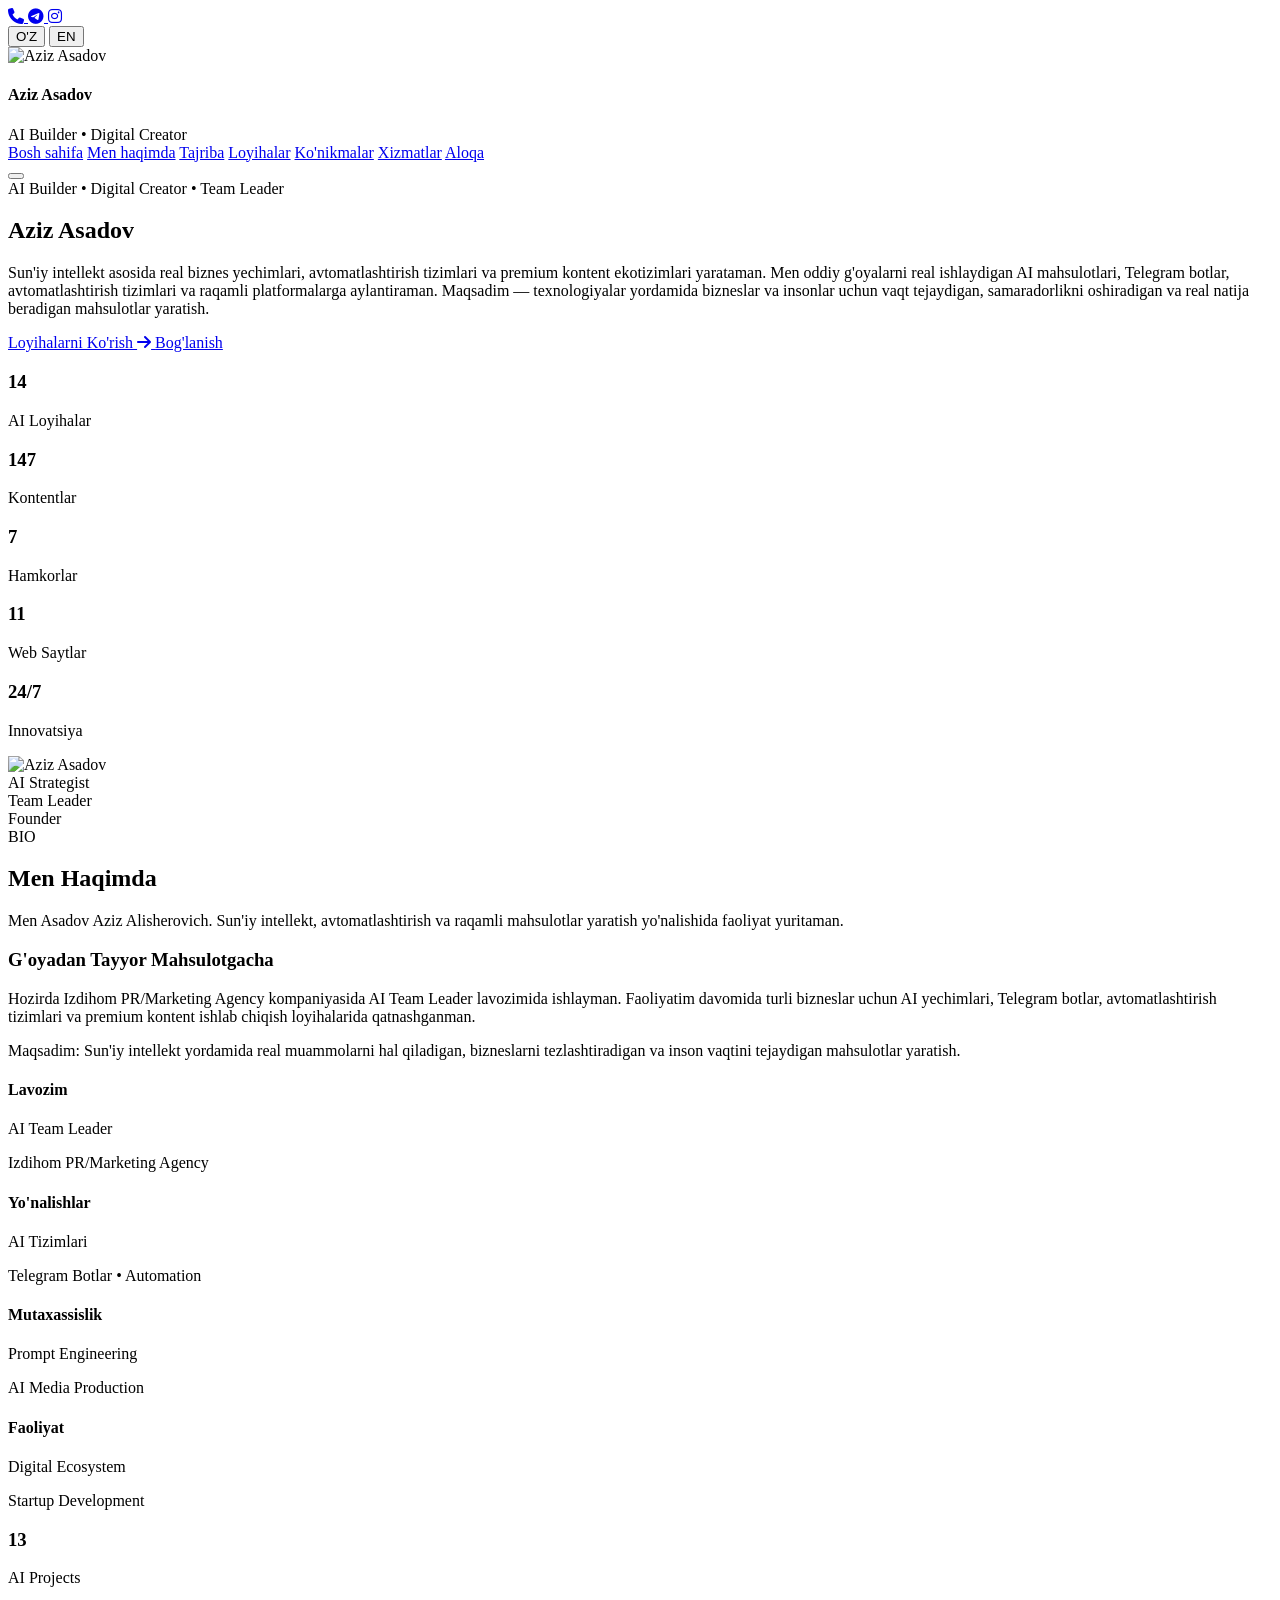
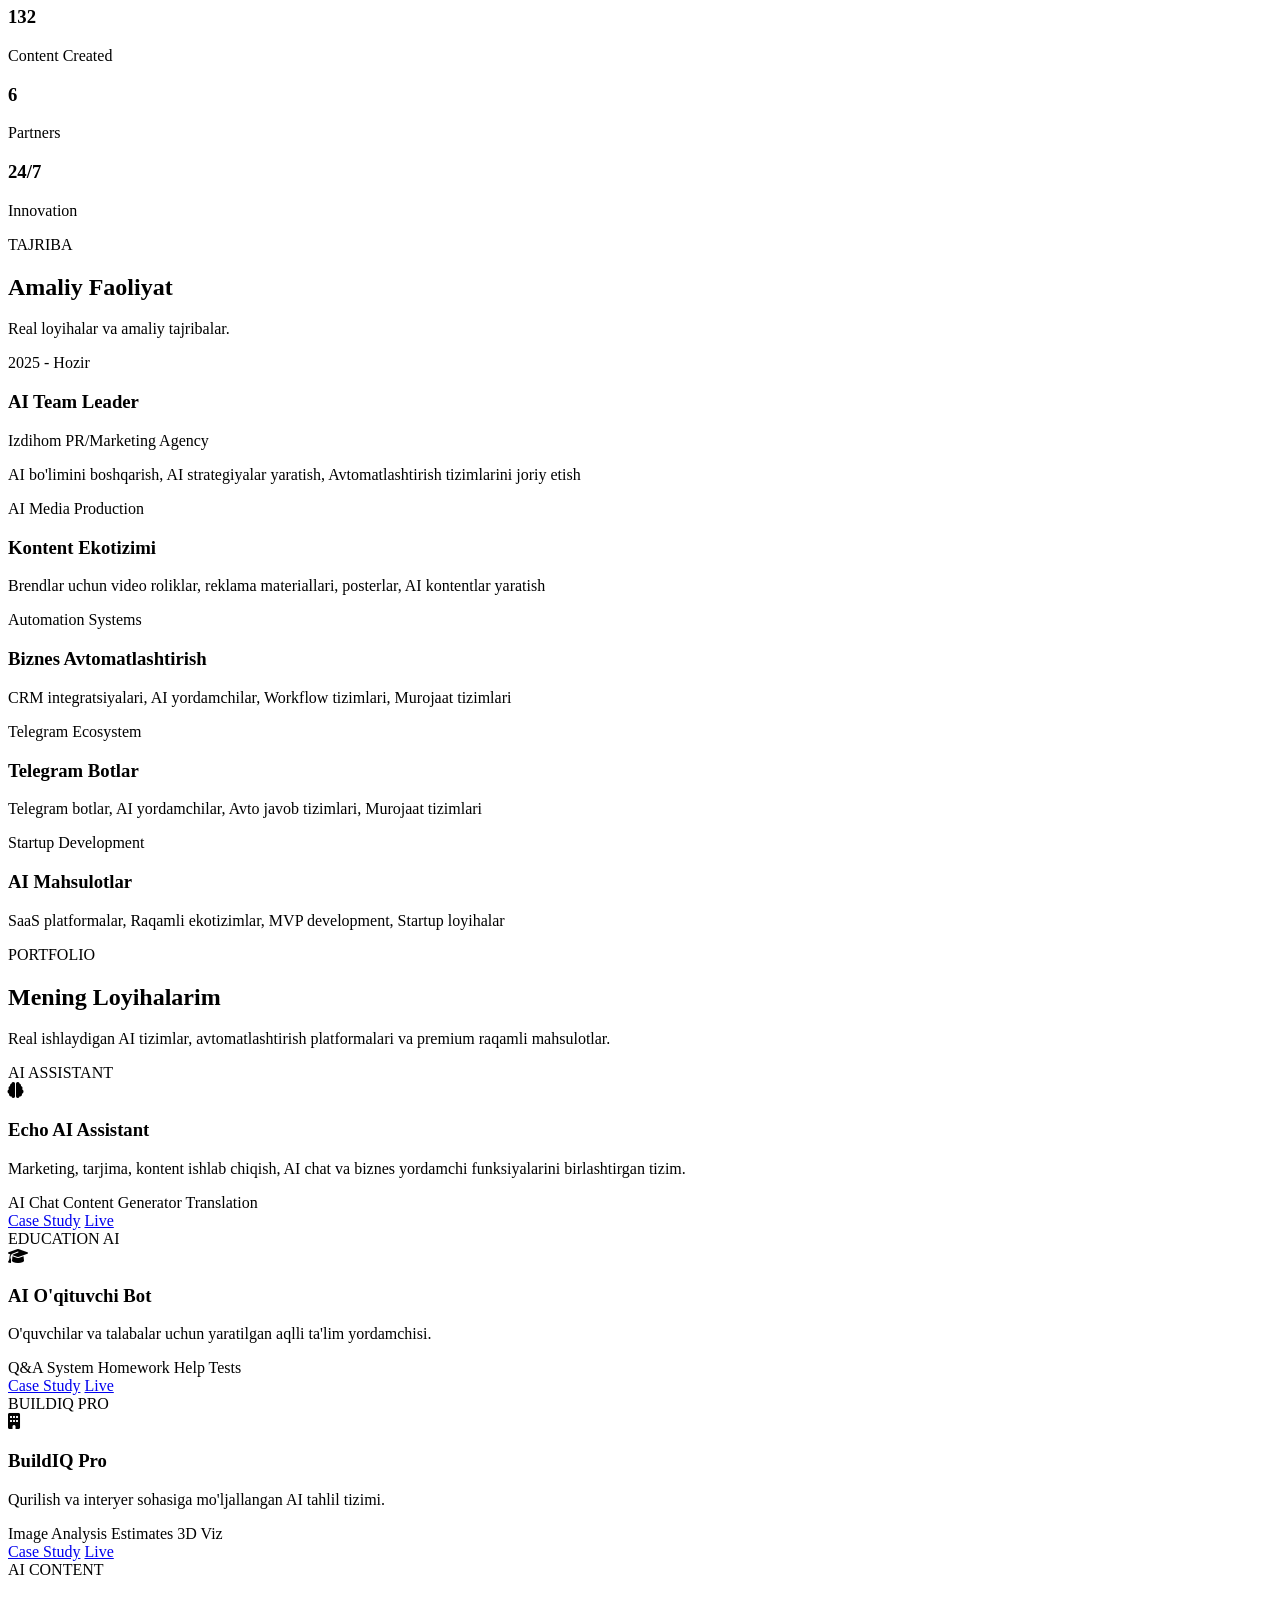
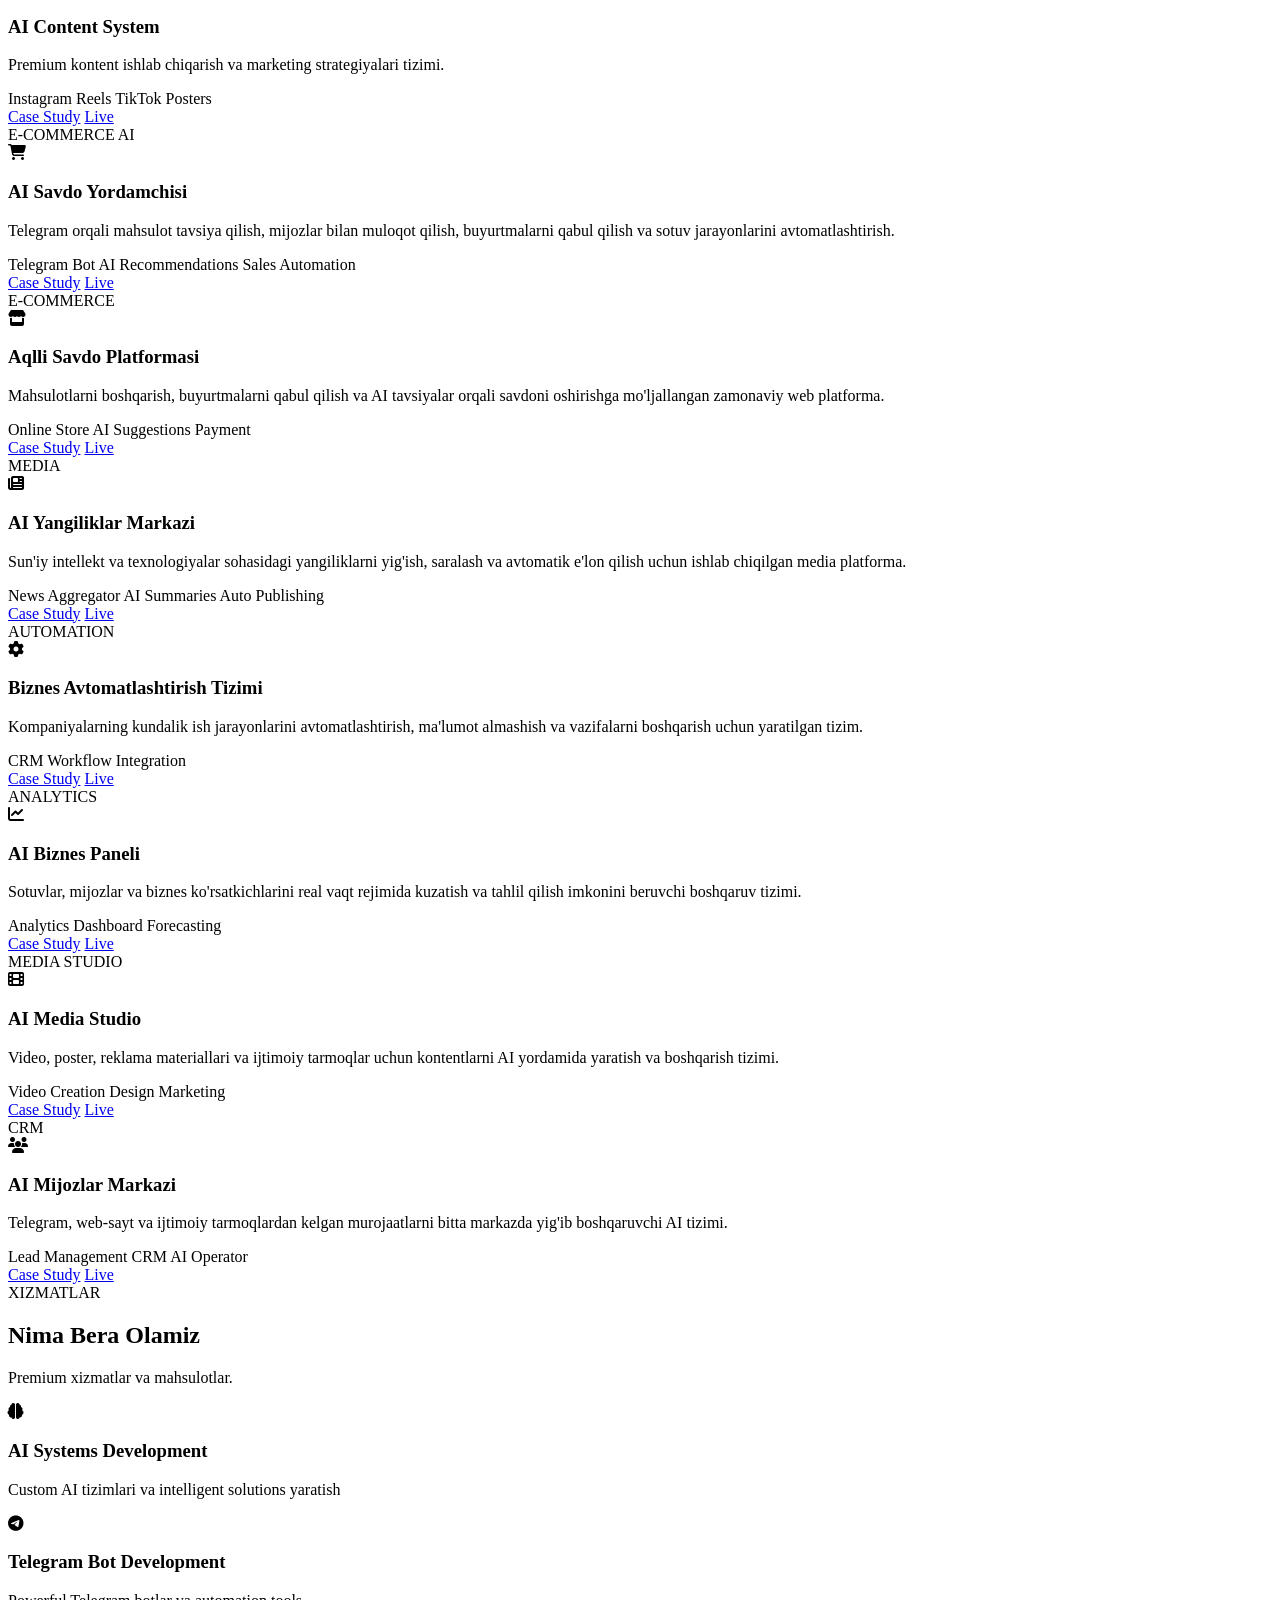
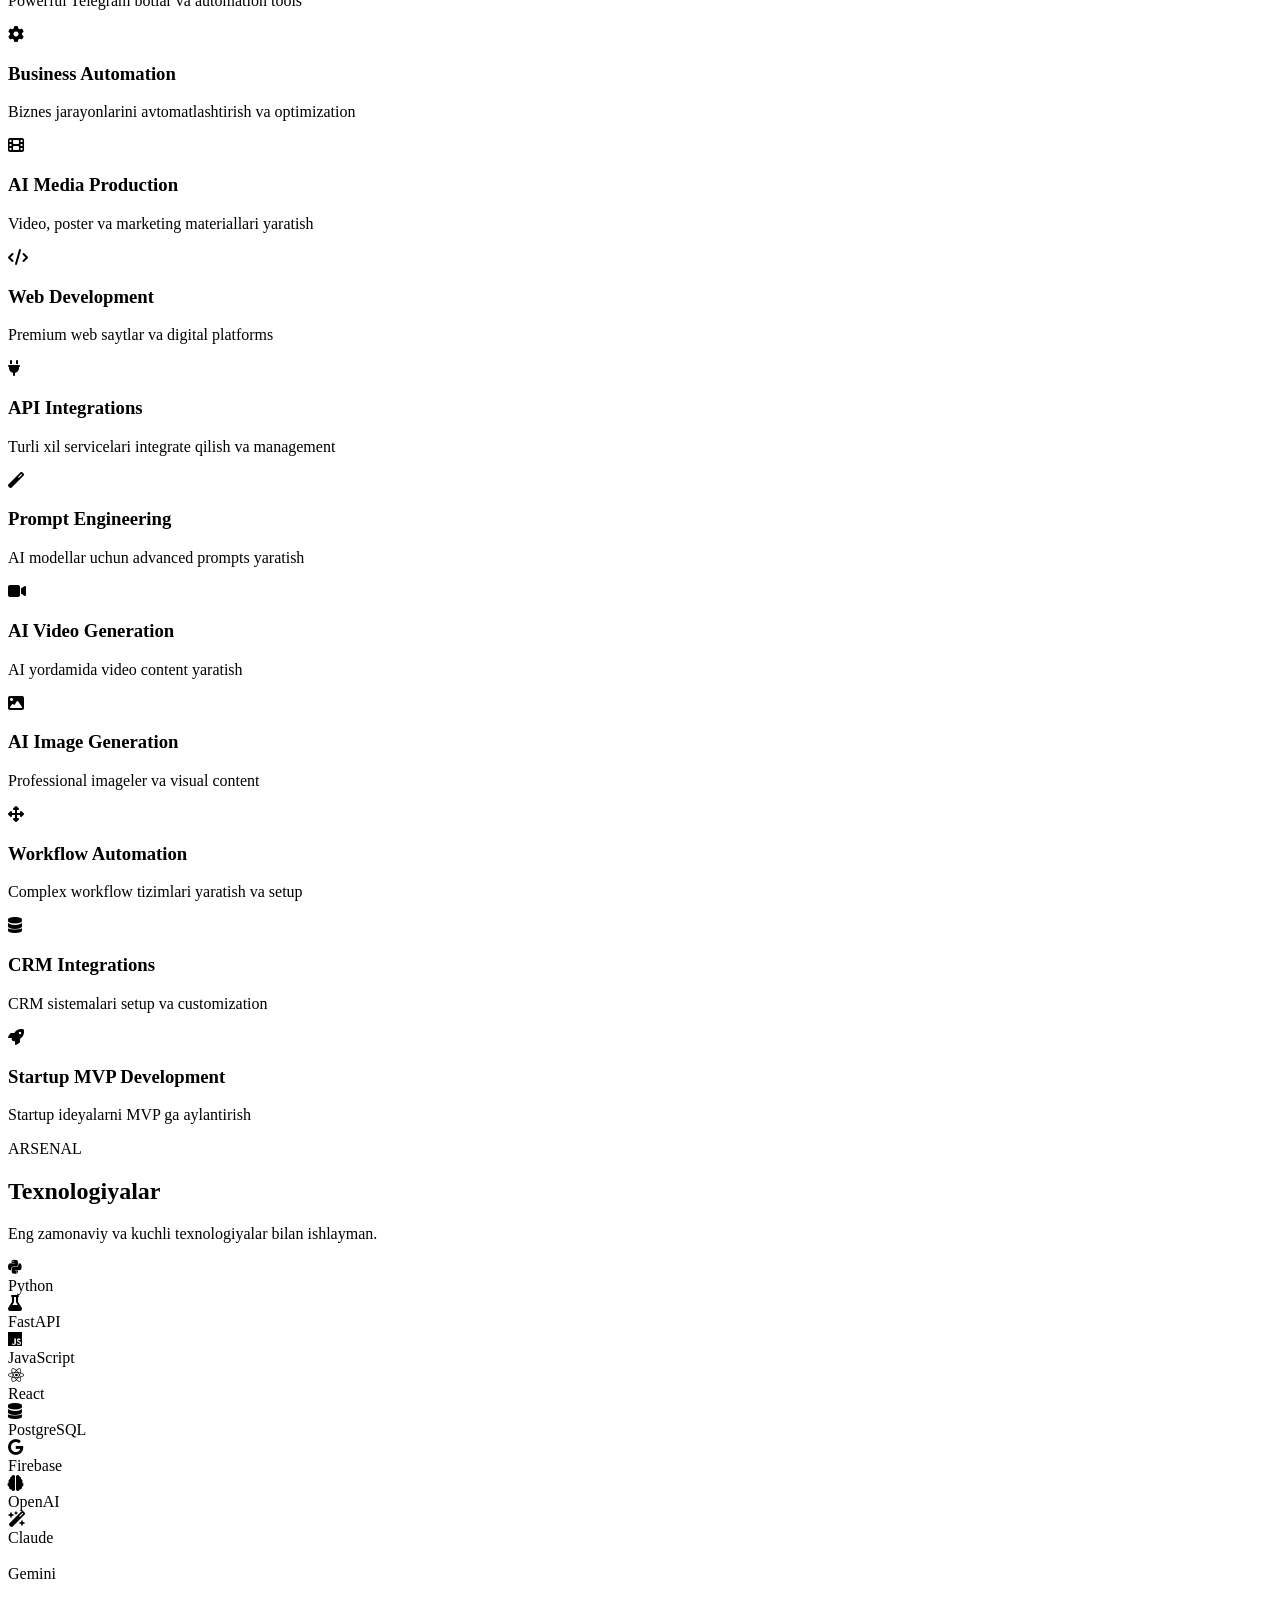
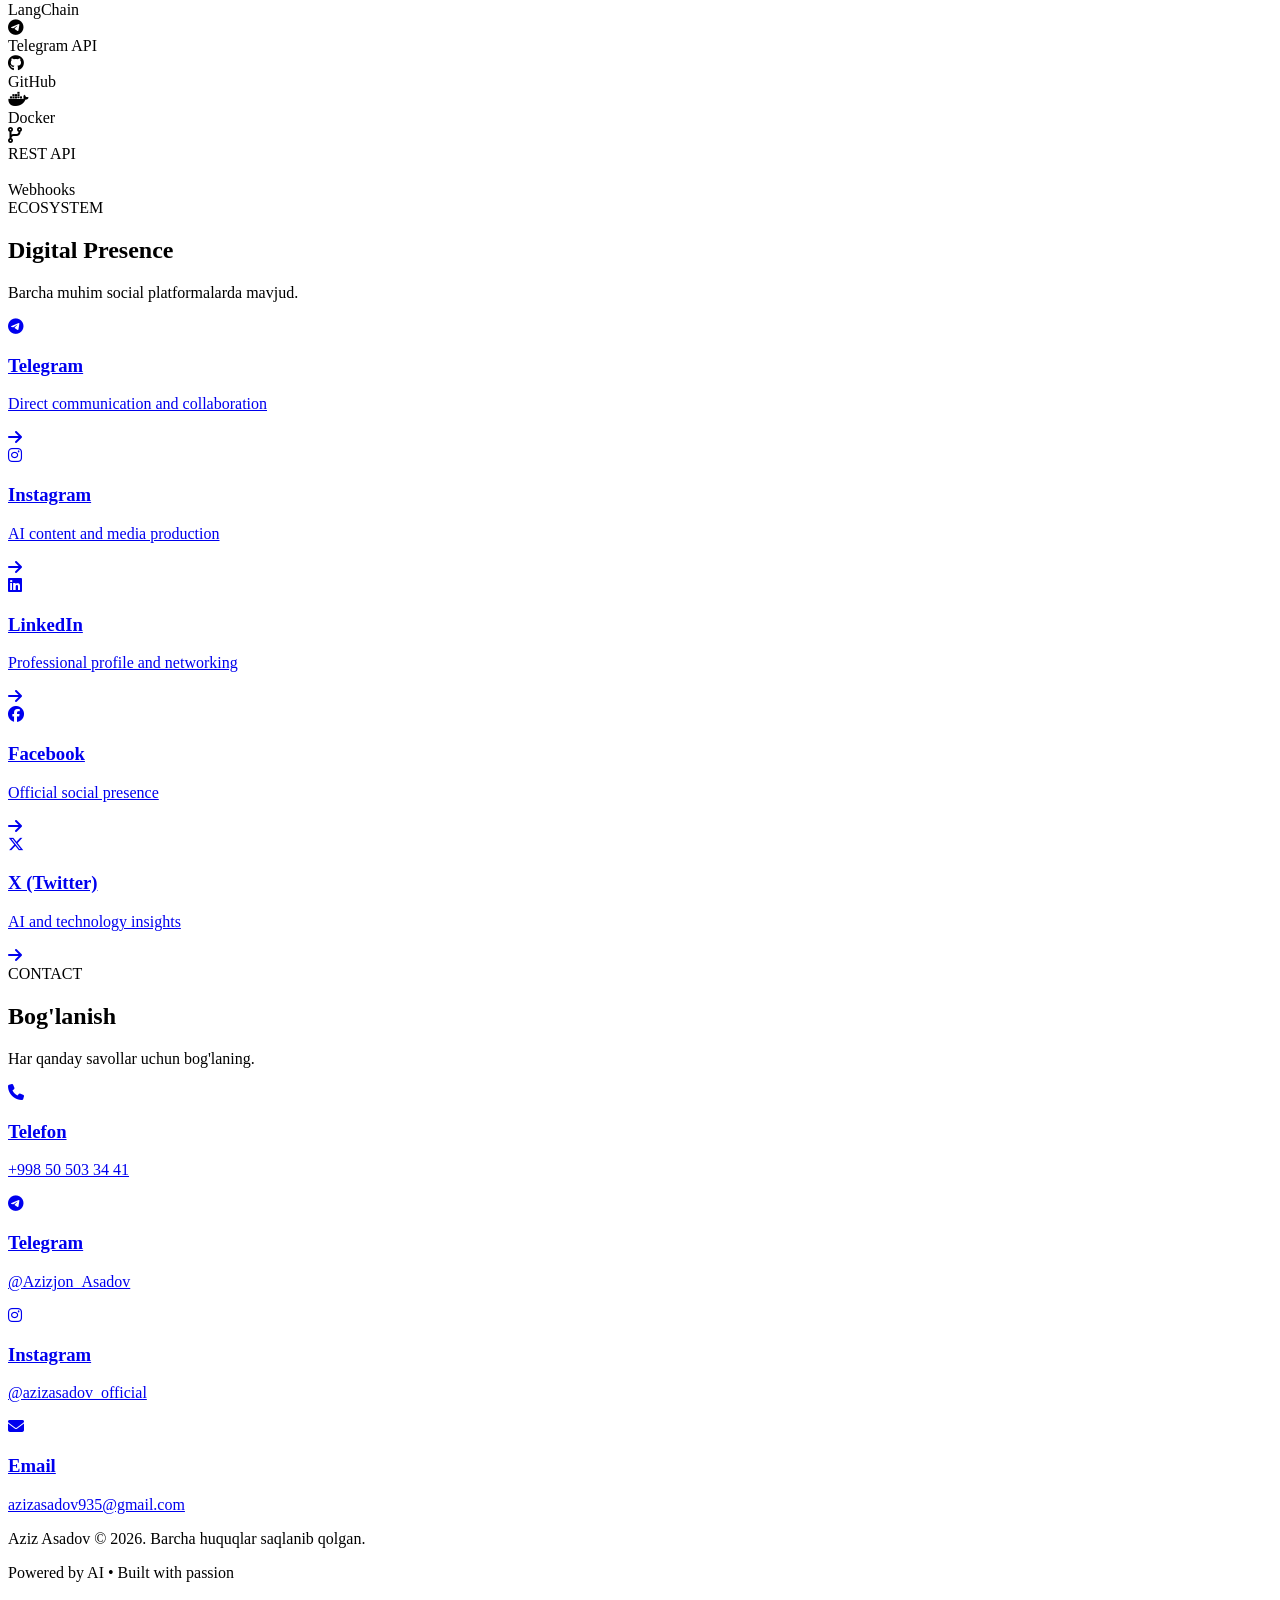
==== commit 67fa5cc8: "Update index.html" ====
--- a/index.html
+++ b/index.html
@@ -18,6 +18,10 @@
   <link rel="stylesheet" href="assets/css/main.css">
   <link rel="stylesheet" href="assets/css/animations.css">
   <link rel="stylesheet" href="assets/css/responsive.css">
+
+  <link rel="icon" type="image/png" href="assets/icons/favicon.png">
+  <link rel="apple-touch-icon" href="assets/icons/favicon.png">
+  
 </head>
 <body>
 
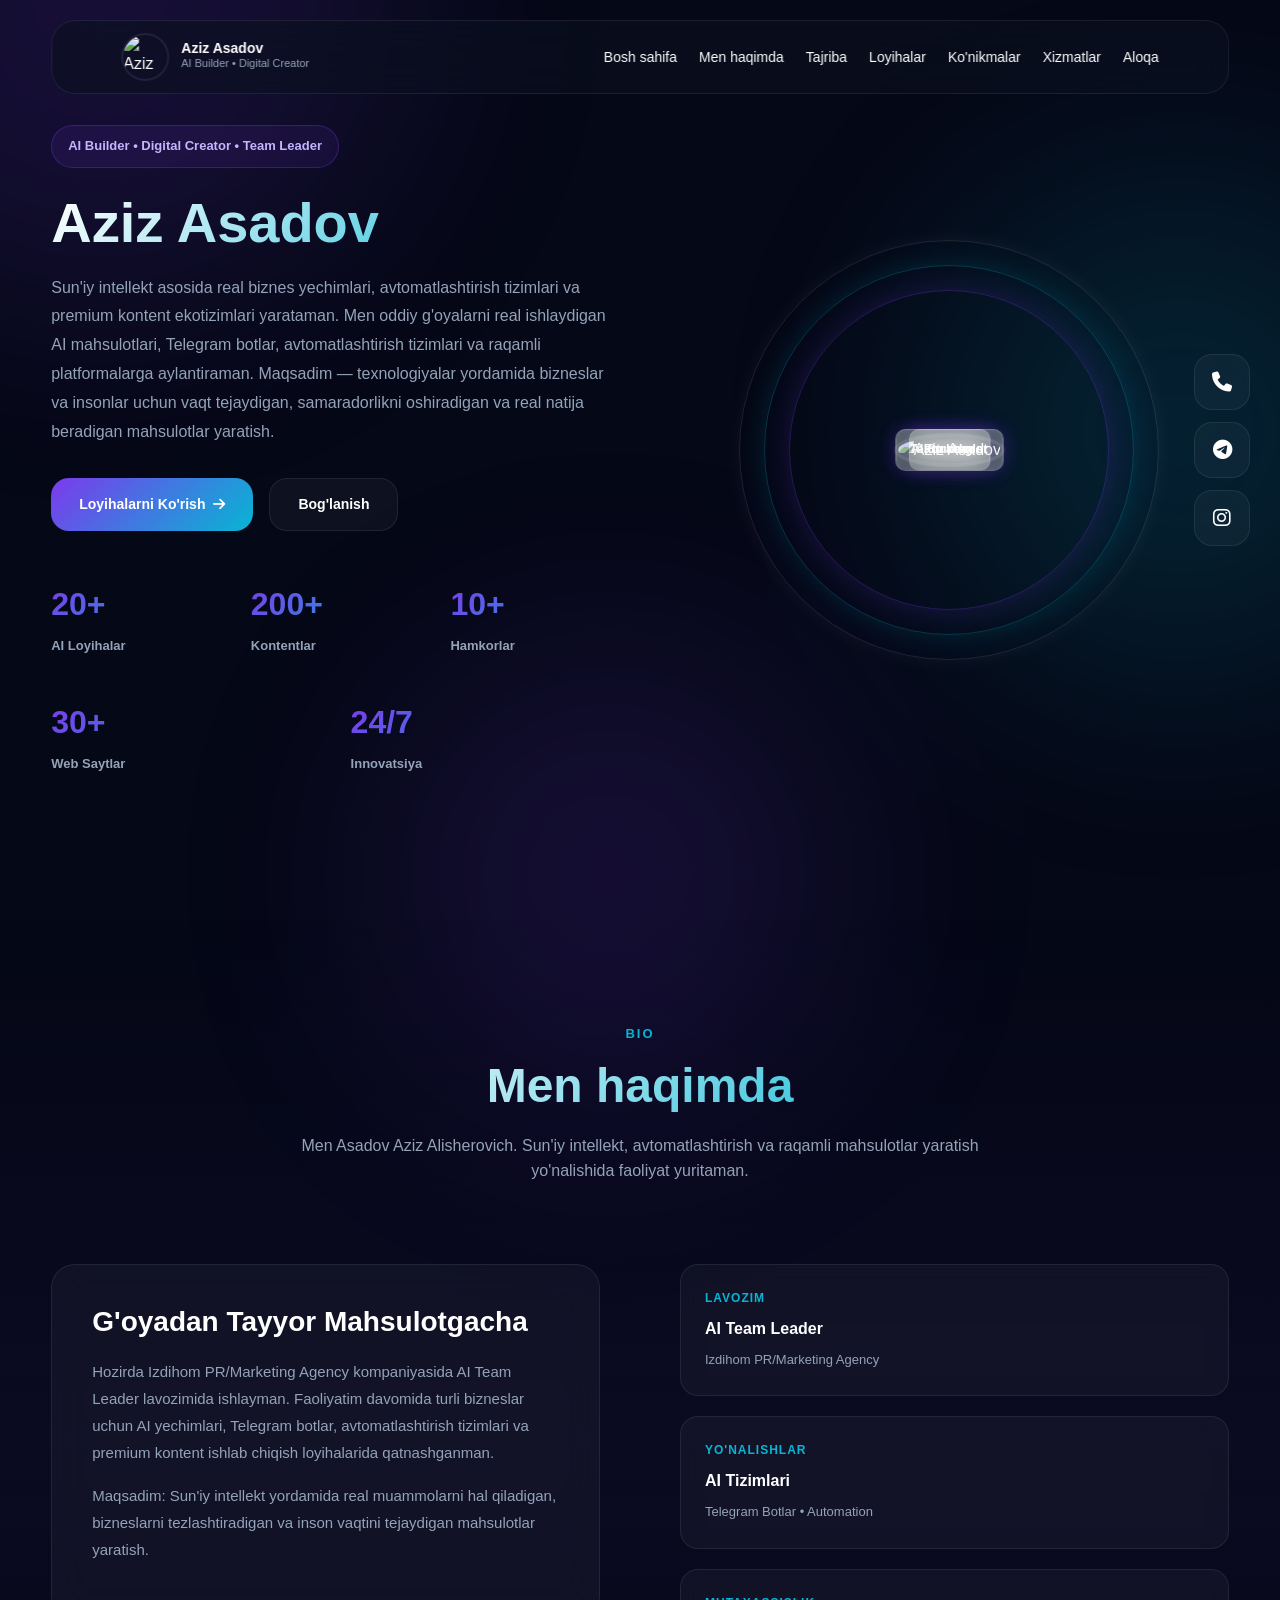
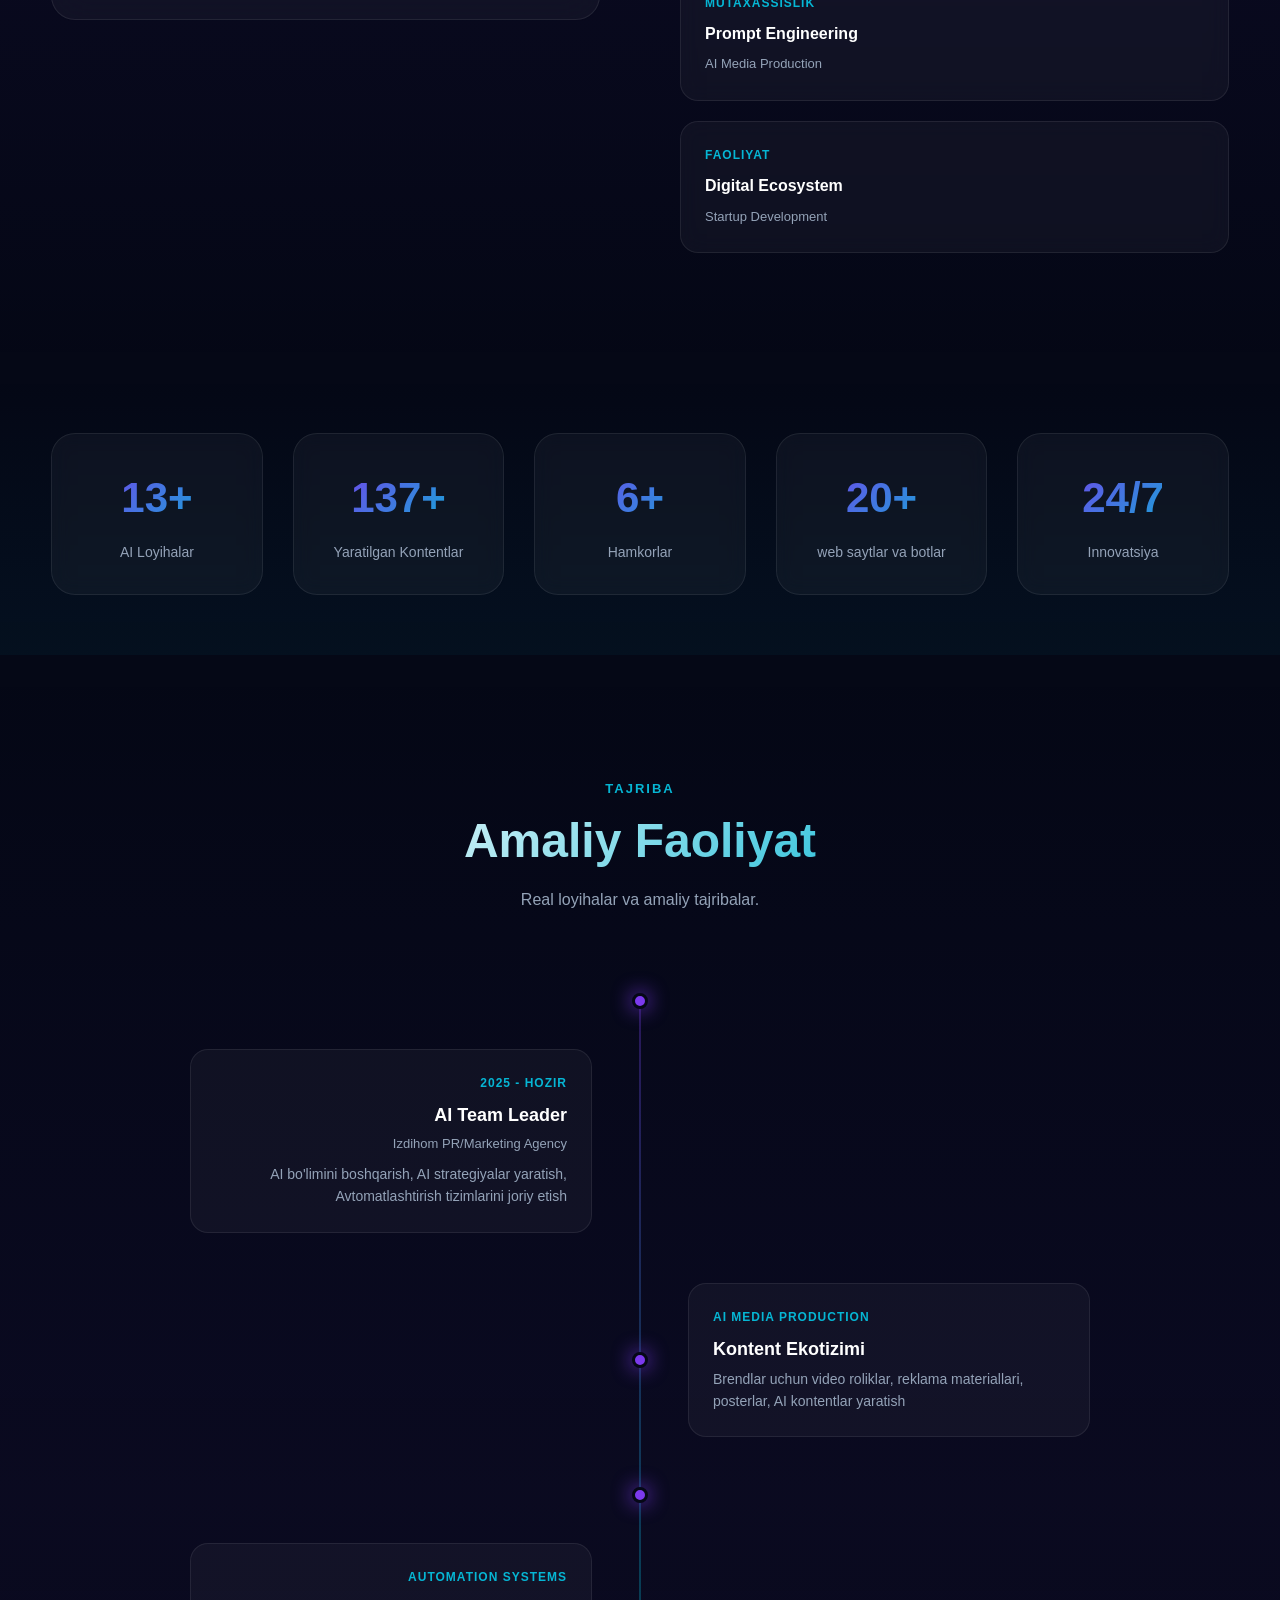
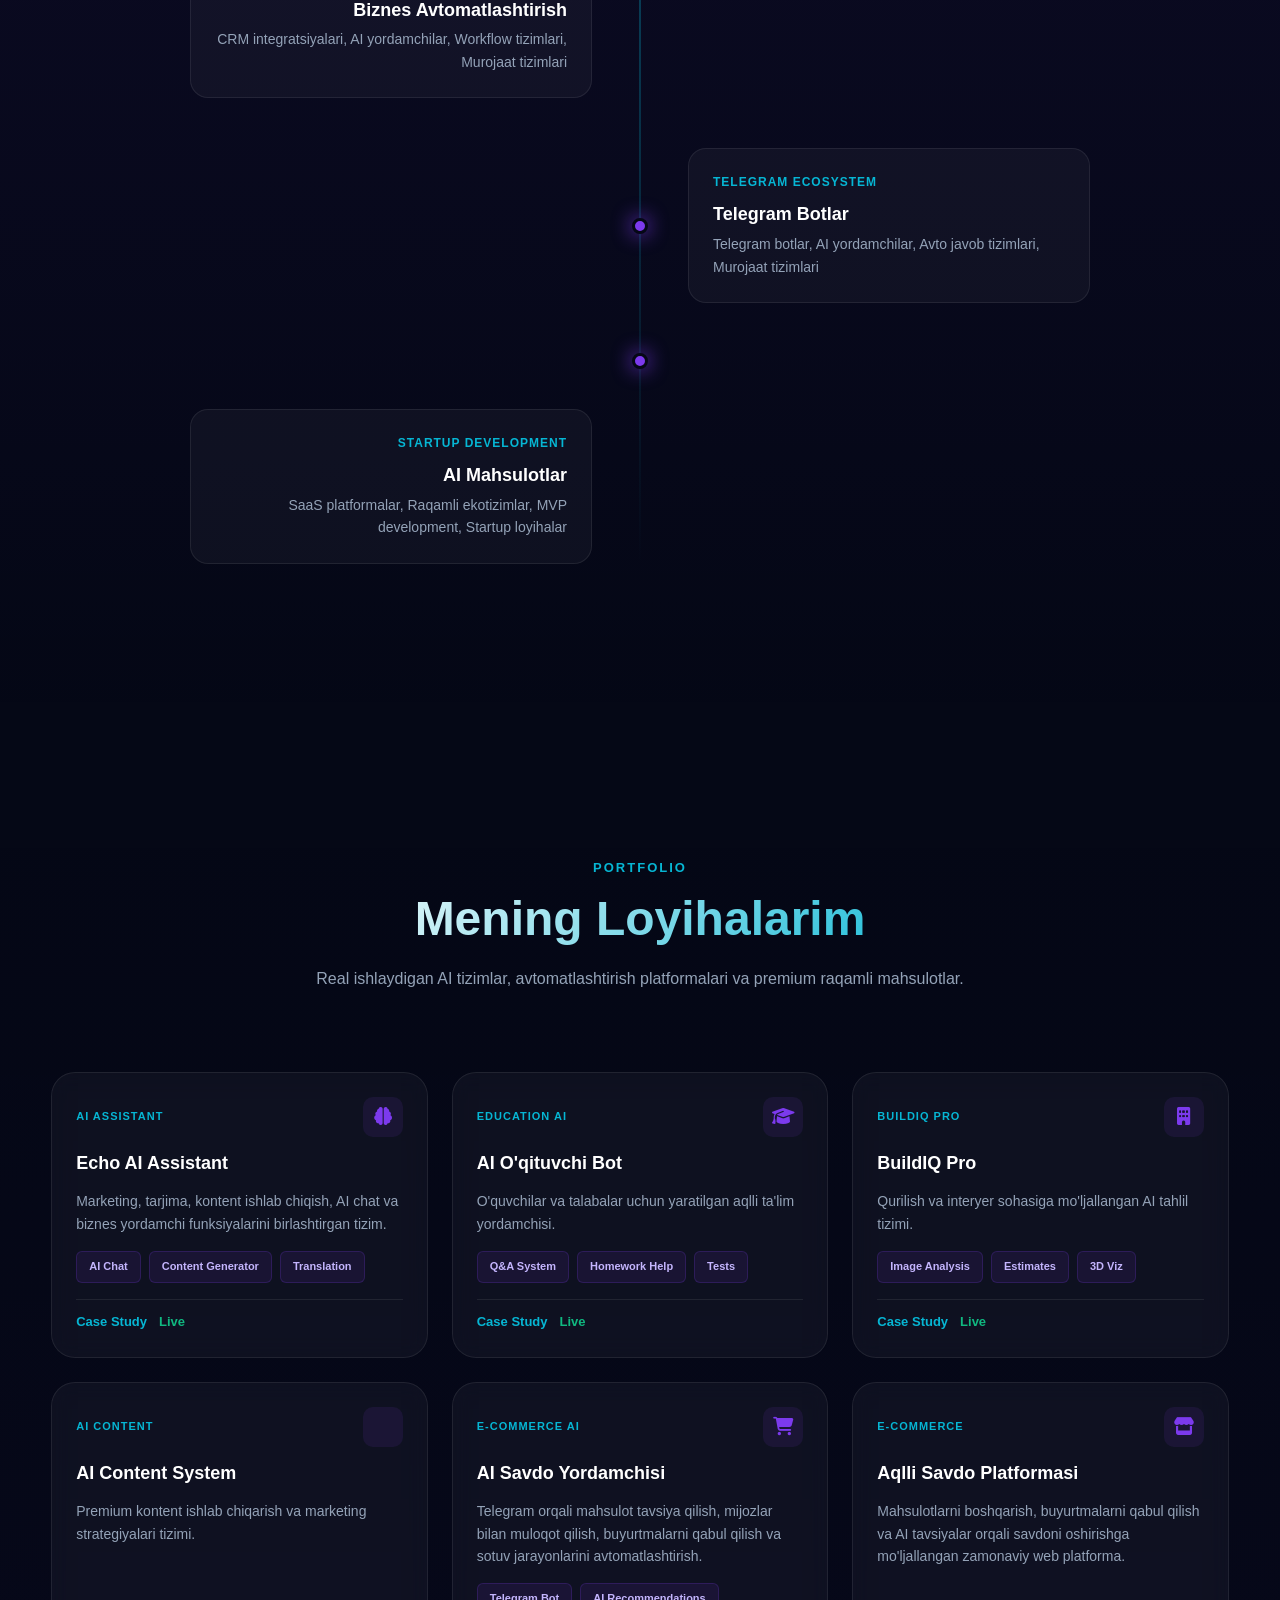
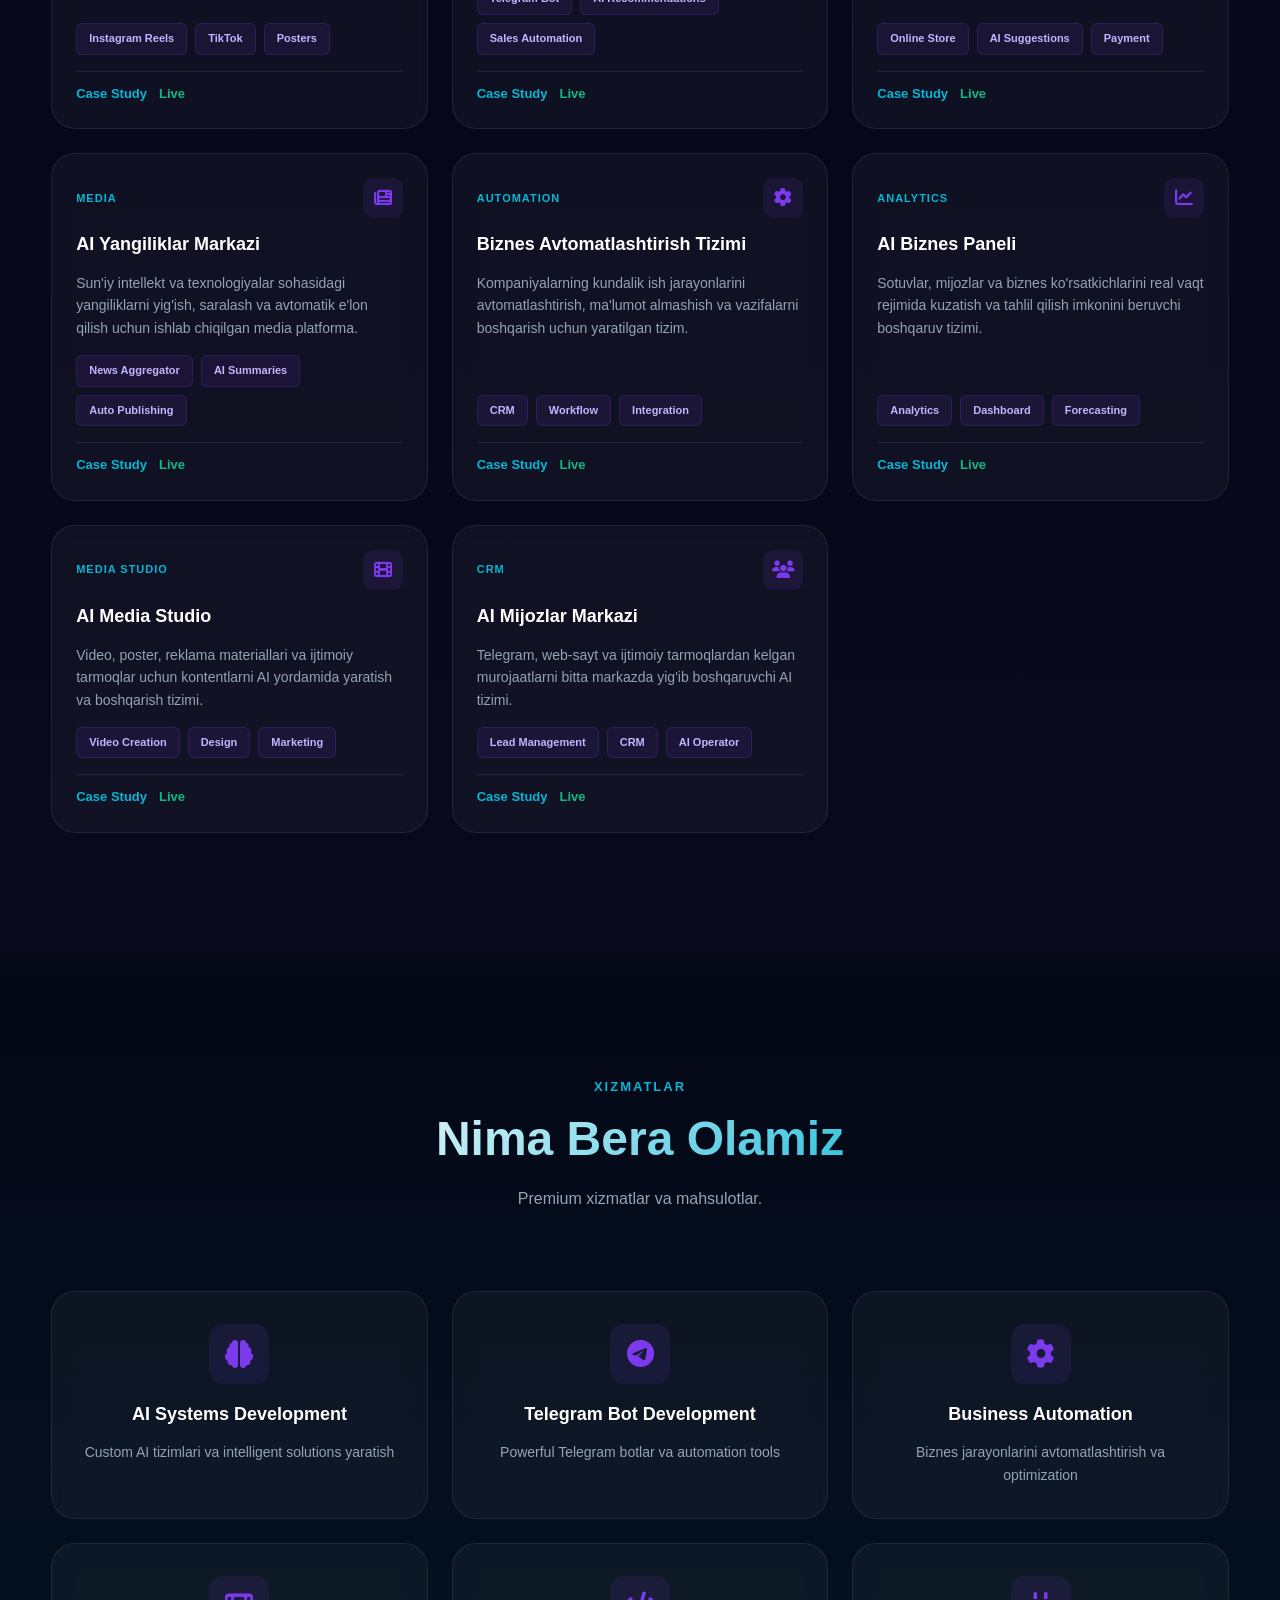
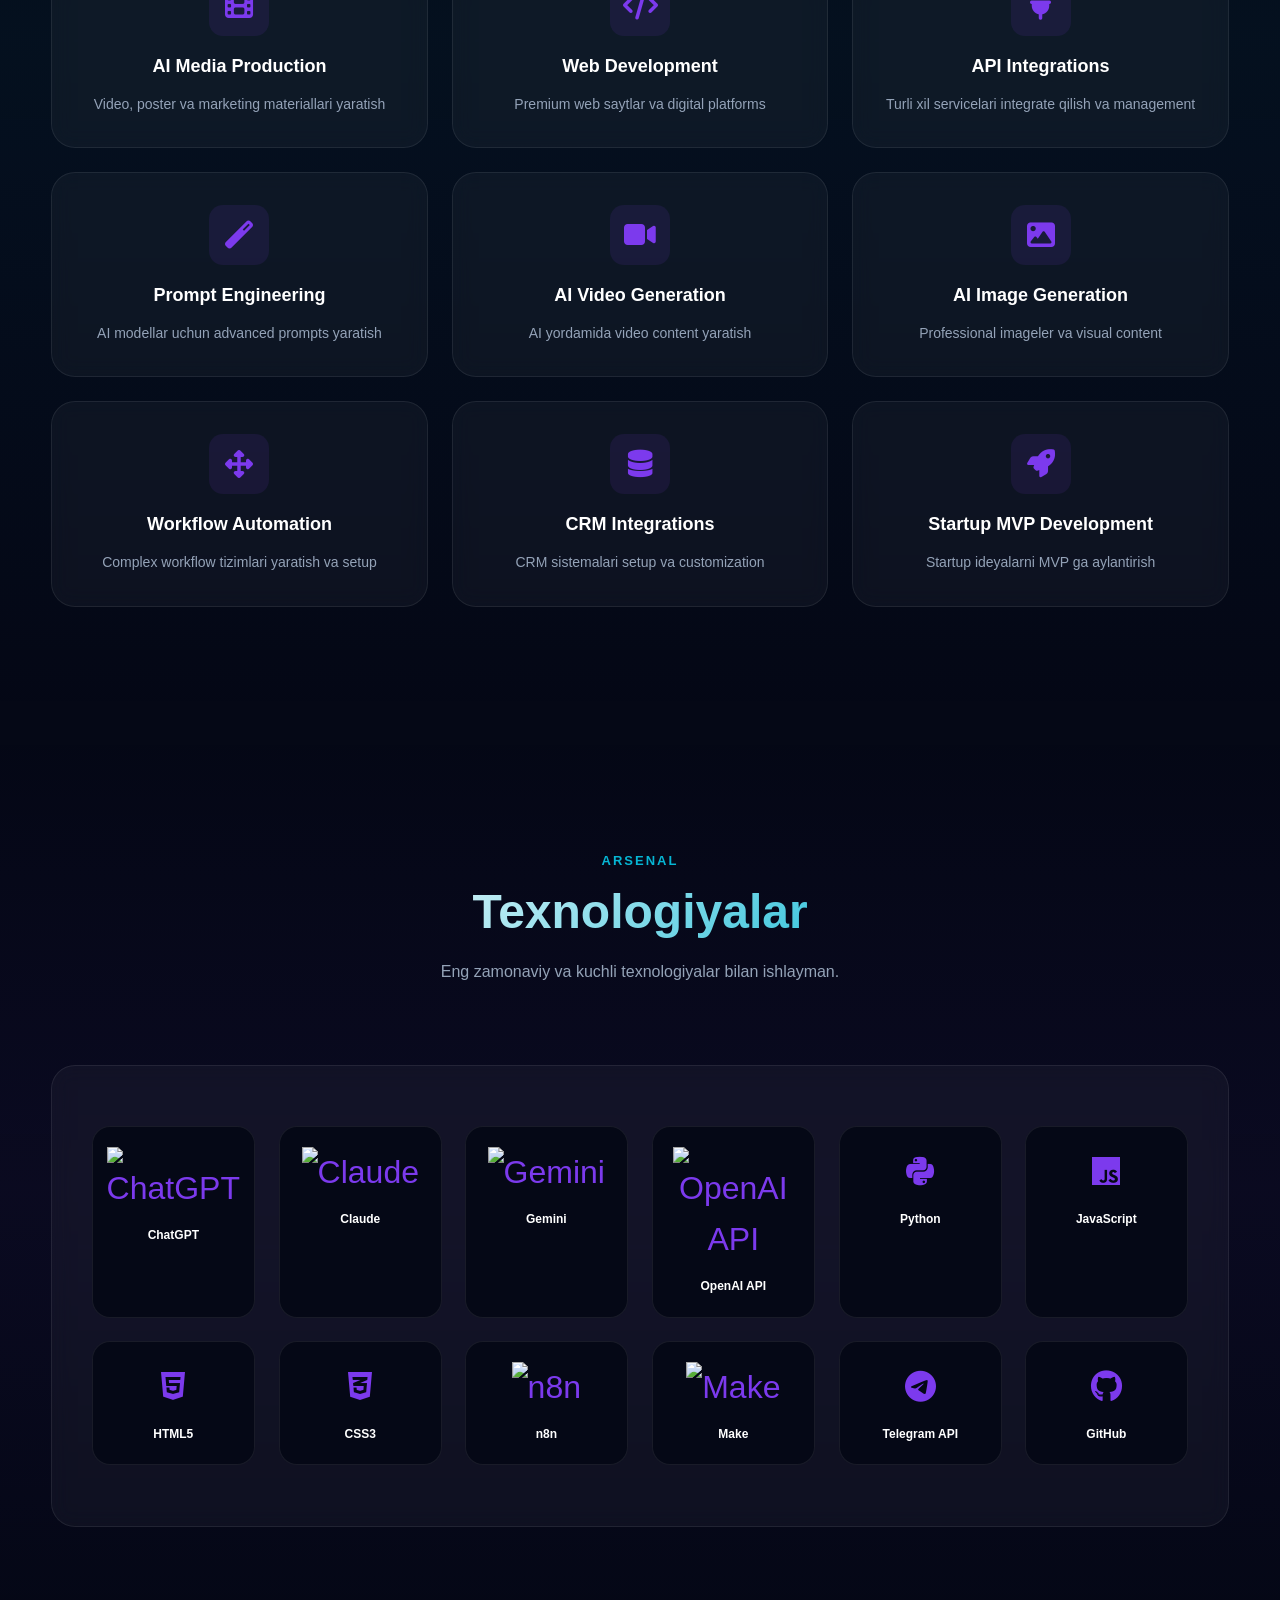
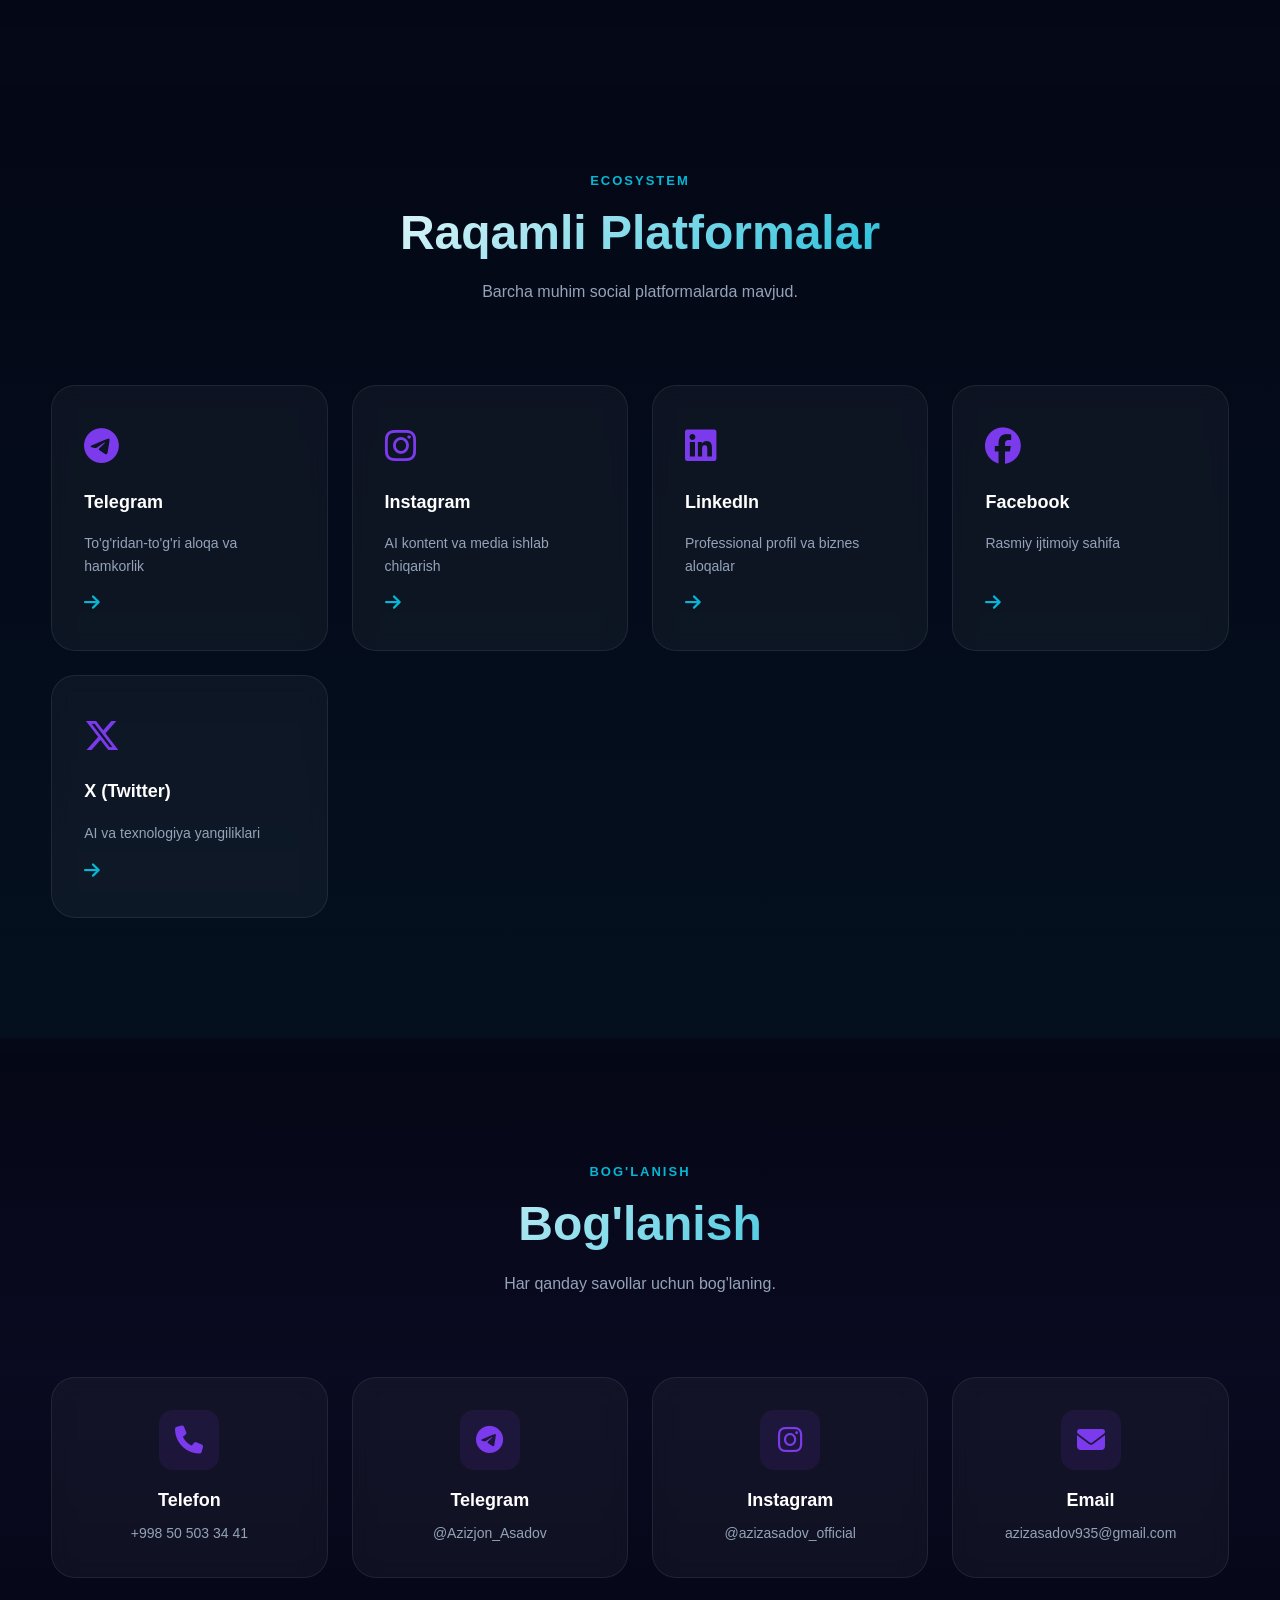
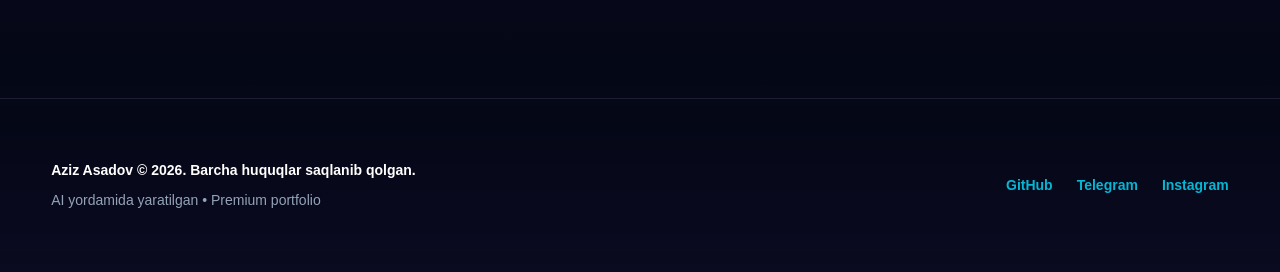
==== commit 6cd86d6f: "Sayt ishlamasligi sabablarini tuzatish: index.html, loader va HTML" ====
--- a/index.html
+++ b/index.html
@@ -58,7 +58,6 @@
         <div class="avatar-ring-1"></div>
         <div class="avatar-ring-2"></div>
     </div>
-  </div>
 
       <!-- Center text -->
       <h1 class="loader-title">AZIZ ASADOV</h1>
@@ -127,43 +126,39 @@
   </div>
 
   <!-- ====================================
-       LANGUAGE SWITCHER
-  ==================================== -->
-  <div class="language-switcher">
-    <button class="lang-btn active" data-lang="uz">O'Z</button>
-    <button class="lang-btn" data-lang="en">EN</button>
-  </div>
-
-  <!-- ====================================
        HEADER
   ==================================== -->
   <header class="header">
-    <div class="container">
+  <div class="container">
+
+    <div class="logo-section">
       <div class="logo-avatar">
-         <img src="assets/images/avatar.png" alt="Aziz Asadov">
-        </div>
-        <div class="logo-text-group">
-          <h4 class="logo-name">Aziz Asadov</h4>
-          <span class="logo-subtitle">AI Builder • Digital Creator</span>
-        </div>
-      </div>
-
-      <nav class="navbar" id="navbar">
-        <a href="#home" class="nav-link" data-text-key="nav.home">Bosh sahifa</a>
-        <a href="#about" class="nav-link" data-text-key="nav.about">Men haqimda</a>
-        <a href="#experience" class="nav-link" data-text-key="nav.experience">Tajriba</a>
-        <a href="#projects" class="nav-link" data-text-key="nav.projects">Loyihalar</a>
-        <a href="#skills" class="nav-link" data-text-key="nav.skills">Ko'nikmalar</a>
-        <a href="#services" class="nav-link" data-text-key="nav.services">Xizmatlar</a>
-        <a href="#contact" class="nav-link" data-text-key="nav.contact">Aloqa</a>
-      </nav>
-
-      <button class="mobile-menu-btn">
-        <span></span>
-        <span></span>
-        <span></span>
-      </button>
-    </div>
+        <img src="assets/images/avatar.png" alt="Aziz Asadov">
+      </div>
+
+      <div class="logo-text-group">
+        <h4 class="logo-name">Aziz Asadov</h4>
+        <span class="logo-subtitle">AI Builder • Digital Creator</span>
+      </div>
+    </div>
+
+    <nav class="navbar" id="navbar">
+      <a href="#home" class="nav-link">Bosh sahifa</a>
+      <a href="#about" class="nav-link">Men haqimda</a>
+      <a href="#experience" class="nav-link">Tajriba</a>
+      <a href="#projects" class="nav-link">Loyihalar</a>
+      <a href="#skills" class="nav-link">Ko'nikmalar</a>
+      <a href="#services" class="nav-link">Xizmatlar</a>
+      <a href="#contact" class="nav-link">Aloqa</a>
+    </nav>
+
+    <button class="mobile-menu-btn">
+      <span></span>
+      <span></span>
+      <span></span>
+    </button>
+
+  </div>
   </header>
 
   <!-- ====================================
@@ -189,7 +184,7 @@
             <div class="stat"><h3>20<span>+</span></h3><p>AI Loyihalar</p></div>
             <div class="stat"><h3>200<span>+</span></h3><p>Kontentlar</p></div>
             <div class="stat"><h3>10<span>+</span></h3><p>Hamkorlar</p></div>
-            <div class="stat"><h3>15<span>+</span></h3><p>Web Saytlar</p></div>
+            <div class="stat"><h3>30<span>+</span></h3><p>Web Saytlar</p></div>
             <div class="stat"><h3>24<span>/7</span></h3><p>Innovatsiya</p></div>
           </div>
         </div>
@@ -200,17 +195,16 @@
             <div class="ring ring-3"></div>
             <div class="avatar-wrapper">
               <img src="assets/images/avatar.png" alt="Aziz Asadov" class="avatar">
-              </div>
-              <div class="ai-particles">
-                <div class="particle particle-1"></div>
-                <div class="particle particle-2"></div>
-                <div class="particle particle-3"></div>
-              </div>
             </div>
-            <div class="floating-badge badge-1">AI Strategist</div>
-            <div class="floating-badge badge-2">Team Leader</div>
-            <div class="floating-badge badge-3">Founder</div>
-          </div>
+            <div class="ai-particles">
+              <div class="particle particle-1"></div>
+              <div class="particle particle-2"></div>
+              <div class="particle particle-3"></div>
+            </div>
+          </div>
+          <div class="floating-badge badge-1">AI Strategist</div>
+          <div class="floating-badge badge-2">Team Leader</div>
+          <div class="floating-badge badge-3">Founder</div>
         </div>
       </div>
     </div>
@@ -223,7 +217,7 @@
     <div class="container">
       <div class="section-header">
         <span class="section-label">BIO</span>
-        <h2 class="section-title">Men Haqimda</h2>
+        <h2 class="section-title">Men haqimda</h2>
         <p class="section-subtitle">Men Asadov Aziz Alisherovich. Sun'iy intellekt, avtomatlashtirish va raqamli mahsulotlar yaratish yo'nalishida faoliyat yuritaman.</p>
       </div>
       <div class="about-grid">
@@ -268,19 +262,23 @@
       <div class="achievement-grid">
         <div class="achievement-card">
           <h3>20<span>+</span></h3>
-          <p>AI Projects</p>
+          <p>AI Loyihalar</p>
         </div>
         <div class="achievement-card">
           <h3>200<span>+</span></h3>
-          <p>Content Created</p>
+          <p>Yaratilgan Kontentlar</p>
         </div>
         <div class="achievement-card">
           <h3>10<span>+</span></h3>
-          <p>Partners</p>
+          <p>Hamkorlar</p>
+        </div>
+        <div class="achievement-card">
+          <h3>30<span>+</span></h3>
+          <p>web saytlar va botlar</p>
         </div>
         <div class="achievement-card">
           <h3>24<span>/7</span></h3>
-          <p>Innovation</p>
+          <p>Innovatsiya</p>
         </div>
       </div>
     </div>
@@ -651,69 +649,94 @@
         <p class="section-subtitle">Eng zamonaviy va kuchli texnologiyalar bilan ishlayman.</p>
       </div>
       <div class="tech-showcase">
-        <div class="tech-grid">
-          <div class="tech-item">
-            <div class="tech-icon"><i class="fab fa-python"></i></div>
-            <span>Python</span>
-          </div>
-          <div class="tech-item">
-            <div class="tech-icon"><i class="fas fa-flask"></i></div>
-            <span>FastAPI</span>
-          </div>
-          <div class="tech-item">
-            <div class="tech-icon"><i class="fab fa-js"></i></div>
-            <span>JavaScript</span>
-          </div>
-          <div class="tech-item">
-            <div class="tech-icon"><i class="fab fa-react"></i></div>
-            <span>React</span>
-          </div>
-          <div class="tech-item">
-            <div class="tech-icon"><i class="fas fa-database"></i></div>
-            <span>PostgreSQL</span>
-          </div>
-          <div class="tech-item">
-            <div class="tech-icon"><i class="fab fa-google"></i></div>
-            <span>Firebase</span>
-          </div>
-          <div class="tech-item">
-            <div class="tech-icon"><i class="fas fa-brain"></i></div>
-            <span>OpenAI</span>
-          </div>
-          <div class="tech-item">
-            <div class="tech-icon"><i class="fas fa-wand-magic-sparkles"></i></div>
-            <span>Claude</span>
-          </div>
-          <div class="tech-item">
-            <div class="tech-icon"><i class="fas fa-sparkles"></i></div>
-            <span>Gemini</span>
-          </div>
-          <div class="tech-item">
-            <div class="tech-icon"><i class="fas fa-link-chain"></i></div>
-            <span>LangChain</span>
-          </div>
-          <div class="tech-item">
-            <div class="tech-icon"><i class="fab fa-telegram"></i></div>
-            <span>Telegram API</span>
-          </div>
-          <div class="tech-item">
-            <div class="tech-icon"><i class="fab fa-github"></i></div>
-            <span>GitHub</span>
-          </div>
-          <div class="tech-item">
-            <div class="tech-icon"><i class="fab fa-docker"></i></div>
-            <span>Docker</span>
-          </div>
-          <div class="tech-item">
-            <div class="tech-icon"><i class="fas fa-code-branch"></i></div>
-            <span>REST API</span>
-          </div>
-          <div class="tech-item">
-            <div class="tech-icon"><i class="fas fa-hook"></i></div>
-            <span>Webhooks</span>
-          </div>
-        </div>
-      </div>
+<div class="tech-grid">
+
+  <div class="tech-item">
+    <div class="tech-icon">
+      <img src="https://cdn.simpleicons.org/openai/ffffff" alt="ChatGPT">
+    </div>
+    <span>ChatGPT</span>
+  </div>
+
+  <div class="tech-item">
+    <div class="tech-icon">
+      <img src="https://cdn.simpleicons.org/anthropic/ffffff" alt="Claude">
+    </div>
+    <span>Claude</span>
+  </div>
+
+  <div class="tech-item">
+    <div class="tech-icon">
+      <img src="https://cdn.simpleicons.org/google/ffffff" alt="Gemini">
+    </div>
+    <span>Gemini</span>
+  </div>
+
+  <div class="tech-item">
+    <div class="tech-icon">
+      <img src="https://cdn.simpleicons.org/openai/ffffff" alt="OpenAI API">
+    </div>
+    <span>OpenAI API</span>
+  </div>
+
+  <div class="tech-item">
+    <div class="tech-icon">
+      <i class="fab fa-python"></i>
+    </div>
+    <span>Python</span>
+  </div>
+
+  <div class="tech-item">
+    <div class="tech-icon">
+      <i class="fab fa-js"></i>
+    </div>
+    <span>JavaScript</span>
+  </div>
+
+  <div class="tech-item">
+    <div class="tech-icon">
+      <i class="fab fa-html5"></i>
+    </div>
+    <span>HTML5</span>
+  </div>
+
+  <div class="tech-item">
+    <div class="tech-icon">
+      <i class="fab fa-css3-alt"></i>
+    </div>
+    <span>CSS3</span>
+  </div>
+
+  <div class="tech-item">
+    <div class="tech-icon">
+      <img src="https://cdn.simpleicons.org/n8n/ffffff" alt="n8n">
+    </div>
+    <span>n8n</span>
+  </div>
+
+  <div class="tech-item">
+    <div class="tech-icon">
+      <img src="https://cdn.simpleicons.org/make/ffffff" alt="Make">
+    </div>
+    <span>Make</span>
+  </div>
+
+  <div class="tech-item">
+    <div class="tech-icon">
+      <i class="fab fa-telegram"></i>
+    </div>
+    <span>Telegram API</span>
+  </div>
+
+  <div class="tech-item">
+    <div class="tech-icon">
+      <i class="fab fa-github"></i>
+    </div>
+    <span>GitHub</span>
+  </div>
+
+    </div>
+    </div>
     </div>
   </section>
 
@@ -724,38 +747,38 @@
     <div class="container">
       <div class="section-header">
         <span class="section-label">ECOSYSTEM</span>
-        <h2 class="section-title">Digital Presence</h2>
+        <h2 class="section-title">Raqamli Platformalar</h2>
         <p class="section-subtitle">Barcha muhim social platformalarda mavjud.</p>
       </div>
       <div class="social-cards-grid">
         <a href="https://t.me/Azizjon_Asadov" target="_blank" class="social-card">
           <div class="social-icon"><i class="fab fa-telegram"></i></div>
           <h3>Telegram</h3>
-          <p>Direct communication and collaboration</p>
+          <p>To'g'ridan-to'g'ri aloqa va hamkorlik</p>
           <span class="social-arrow"><i class="fas fa-arrow-right"></i></span>
         </a>
         <a href="https://instagram.com/azizasadov_official" target="_blank" class="social-card">
           <div class="social-icon"><i class="fab fa-instagram"></i></div>
           <h3>Instagram</h3>
-          <p>AI content and media production</p>
+          <p>AI kontent va media ishlab chiqarish</p>
           <span class="social-arrow"><i class="fas fa-arrow-right"></i></span>
         </a>
         <a href="https://linkedin.com/in/aziz-asadov-5956373b1" target="_blank" class="social-card">
           <div class="social-icon"><i class="fab fa-linkedin"></i></div>
           <h3>LinkedIn</h3>
-          <p>Professional profile and networking</p>
+          <p>Professional profil va biznes aloqalar</p>
           <span class="social-arrow"><i class="fas fa-arrow-right"></i></span>
         </a>
         <a href="https://facebook.com/azizjonasadov14" target="_blank" class="social-card">
           <div class="social-icon"><i class="fab fa-facebook"></i></div>
           <h3>Facebook</h3>
-          <p>Official social presence</p>
+          <p>Rasmiy ijtimoiy sahifa</p>
           <span class="social-arrow"><i class="fas fa-arrow-right"></i></span>
         </a>
         <a href="https://x.com/AzizjonAsadov" target="_blank" class="social-card">
           <div class="social-icon"><i class="fab fa-x-twitter"></i></div>
           <h3>X (Twitter)</h3>
-          <p>AI and technology insights</p>
+          <p>AI va texnologiya yangiliklari</p>
           <span class="social-arrow"><i class="fas fa-arrow-right"></i></span>
         </a>
       </div>
@@ -768,7 +791,7 @@
   <section id="contact" class="contact">
     <div class="container">
       <div class="section-header">
-        <span class="section-label">CONTACT</span>
+        <span class="section-label">BOG'LANISH</span>
         <h2 class="section-title">Bog'lanish</h2>
         <p class="section-subtitle">Har qanday savollar uchun bog'laning.</p>
       </div>
@@ -805,7 +828,7 @@
       <div class="footer-content">
         <div class="footer-text">
           <p>Aziz Asadov © 2026. Barcha huquqlar saqlanib qolgan.</p>
-          <p>Powered by AI • Built with passion</p>
+          <p>AI yordamida yaratilgan • Premium portfolio</p>
         </div>
         <div class="footer-links">
           <a href="https://github.com" target="_blank">GitHub</a>
--- a/assets/css/main.css
+++ b/assets/css/main.css
@@ -0,0 +1,1663 @@
+:root {
+  --bg: #050816;
+  --bg-secondary: #0B1220;
+  --card-bg: rgba(255, 255, 255, 0.04);
+  --border: rgba(255, 255, 255, 0.08);
+  --border-light: rgba(255, 255, 255, 0.12);
+  --text: #FFFFFF;
+  --text-muted: #94A3B8;
+  --accent: #7C3AED;
+  --accent-secondary: #06B6D4;
+  --radius-sm: 12px;
+  --radius-md: 18px;
+  --radius-lg: 24px;
+  --transition: all 0.3s cubic-bezier(0.4, 0, 0.2, 1);
+}
+
+* {
+  margin: 0;
+  padding: 0;
+  box-sizing: border-box;
+}
+
+html {
+  scroll-behavior: smooth;
+}
+
+body {
+  background: var(--bg);
+  color: var(--text);
+  font-family: 'Inter', sans-serif;
+  overflow-x: hidden;
+  position: relative;
+  line-height: 1.6;
+}
+
+.container {
+  width: min(1280px, 92%);
+  margin: 0 auto;
+}
+
+/* ====================================
+   PREMIUM LOADER V2
+==================================== */
+
+#loader,
+.premium-loader {
+  position: fixed;
+  inset: 0;
+  z-index: 99999;
+  display: flex;
+  align-items: center;
+  justify-content: center;
+  background: linear-gradient(135deg, #050816 0%, #0B1220 100%);
+  transition: opacity 0.5s ease;
+}
+
+.loader-background {
+  position: absolute;
+  inset: 0;
+  overflow: hidden;
+  pointer-events: none;
+}
+
+.loader-background .circuit-board {
+  width: 100%;
+  height: 100%;
+  opacity: 0.4;
+}
+
+.loader-title {
+  margin-top: 24px;
+  font-size: clamp(28px, 5vw, 42px);
+  font-weight: 900;
+  letter-spacing: 6px;
+  background: linear-gradient(135deg, #7C3AED, #06B6D4);
+  -webkit-background-clip: text;
+  -webkit-text-fill-color: transparent;
+  background-clip: text;
+}
+
+.loader-subtitle {
+  margin-top: 8px;
+  color: var(--text-muted);
+  font-size: 14px;
+  letter-spacing: 1px;
+}
+
+.loader-status {
+  display: flex;
+  flex-wrap: wrap;
+  justify-content: center;
+  gap: 16px;
+  margin-top: 28px;
+  max-width: 720px;
+}
+
+.status-item {
+  display: flex;
+  align-items: center;
+  gap: 8px;
+  padding: 8px 14px;
+  border-radius: 999px;
+  border: 1px solid var(--border);
+  background: rgba(255, 255, 255, 0.03);
+  color: var(--text-muted);
+  font-size: 11px;
+  letter-spacing: 1px;
+}
+
+.status-item i {
+  color: var(--accent-secondary);
+}
+
+.progress-wrapper {
+  width: min(320px, 80vw);
+  margin-top: 28px;
+  display: flex;
+  flex-direction: column;
+  align-items: center;
+  gap: 10px;
+}
+
+.progress-bar {
+  width: 100%;
+  height: 4px;
+  border-radius: 999px;
+  background: rgba(255, 255, 255, 0.08);
+  overflow: hidden;
+}
+
+.progress-fill {
+  width: 0%;
+  height: 100%;
+  border-radius: inherit;
+  background: linear-gradient(90deg, #7C3AED, #06B6D4);
+  transition: width 0.2s ease;
+}
+
+.progress-text {
+  color: var(--text-muted);
+  font-size: 12px;
+  letter-spacing: 1px;
+}
+
+.loader-quote {
+  margin-top: 24px;
+  color: var(--text);
+  font-size: 15px;
+  font-weight: 500;
+}
+
+.loader-tagline {
+  margin-top: 8px;
+  color: var(--accent-secondary);
+  font-size: 12px;
+  letter-spacing: 2px;
+  text-transform: uppercase;
+}
+
+.loader-content{
+    position:relative;
+    z-index:10;
+
+    display:flex;
+    flex-direction:column;
+    align-items:center;
+    justify-content:center;
+
+    text-align:center;
+}
+
+.loader-avatar-wrapper{
+    position:relative;
+
+    width:340px;
+    height:340px;
+
+    display:flex;
+    justify-content:center;
+    align-items:center;
+}
+
+.loader-avatar-wrapper::before{
+    content:"";
+
+    position:absolute;
+    inset:0;
+
+    border-radius:50%;
+
+    background:
+        radial-gradient(
+            circle at center,
+            rgba(124,58,237,.08) 0%,
+            rgba(6,182,212,.05) 45%,
+            transparent 75%
+        );
+
+    filter:blur(10px);
+
+    animation:
+        loaderAura 5s ease-in-out infinite;
+}
+
+.loader-avatar{
+    width:240px;
+    height:240px;
+
+    border-radius:50%;
+    object-fit:cover;
+
+    position:relative;
+    z-index:10;
+
+    border:3px solid rgba(255,255,255,.08);
+
+    box-shadow:
+        0 0 20px rgba(124,58,237,.15),
+        0 0 40px rgba(6,182,212,.08);
+
+    animation:
+        loaderFloat 4s ease-in-out infinite;
+}
+
+.avatar-ring-1{
+    position:absolute;
+
+    width:290px;
+    height:290px;
+
+    border-radius:50%;
+
+    border:2px solid rgba(124,58,237,.20);
+
+    animation:
+        rotateRing 10s linear infinite;
+}
+
+.avatar-ring-2{
+    position:absolute;
+
+    width:340px;
+    height:340px;
+
+    border-radius:50%;
+
+    border:1px solid rgba(6,182,212,.15);
+
+    animation:
+        rotateRingReverse 16s linear infinite;
+}
+
+.avatar-pulse{
+    position:absolute;
+
+    width:100%;
+    height:100%;
+
+    border-radius:50%;
+
+    background:
+        radial-gradient(
+            circle,
+            rgba(124,58,237,.10) 0%,
+            rgba(6,182,212,.05) 45%,
+            transparent 70%
+        );
+
+    filter:blur(8px);
+
+    animation:
+        pulseAura 4s ease-in-out infinite;
+}
+
+@keyframes loaderFloat{
+    0%,100%{
+        transform:translateY(0);
+    }
+
+    50%{
+        transform:translateY(-10px);
+    }
+}
+
+@keyframes rotateRing{
+    from{
+        transform:rotate(0deg);
+    }
+
+    to{
+        transform:rotate(360deg);
+    }
+}
+
+@keyframes rotateRingReverse{
+    from{
+        transform:rotate(360deg);
+    }
+
+    to{
+        transform:rotate(0deg);
+    }
+}
+
+@keyframes pulseAura{
+    0%,100%{
+        transform:scale(1);
+        opacity:.5;
+    }
+
+    50%{
+        transform:scale(1.08);
+        opacity:.9;
+    }
+}
+
+@keyframes loaderAura{
+    0%,100%{
+        transform:scale(1);
+        opacity:.5;
+    }
+
+    50%{
+        transform:scale(1.1);
+        opacity:.9;
+    }
+}
+/* ====================================
+   AURORA BACKGROUND
+==================================== */
+
+.aurora-container {
+  position: fixed;
+  inset: 0;
+  z-index: -1;
+  pointer-events: none;
+}
+
+.aurora {
+  position: absolute;
+  border-radius: 50%;
+  filter: blur(120px);
+  opacity: 0.15;
+}
+
+.aurora-1 {
+  width: 600px;
+  height: 600px;
+  background: #7C3AED;
+  top: -300px;
+  left: -200px;
+  animation: float 8s ease-in-out infinite;
+}
+
+.aurora-2 {
+  width: 500px;
+  height: 500px;
+  background: #06B6D4;
+  top: 20%;
+  right: -150px;
+  animation: float 10s ease-in-out infinite reverse;
+}
+
+.aurora-3 {
+  width: 450px;
+  height: 450px;
+  background: #7C3AED;
+  bottom: -200px;
+  left: 30%;
+  animation: float 12s ease-in-out infinite;
+}
+
+@keyframes float {
+  0%, 100% { transform: translateY(0px); }
+  50% { transform: translateY(30px); }
+}
+
+/* ====================================
+   FLOATING DOCK
+==================================== */
+
+.floating-dock {
+  position: fixed;
+  right: 30px;
+  top: 50%;
+  transform: translateY(-50%);
+  display: flex;
+  flex-direction: column;
+  gap: 12px;
+  z-index: 1000;
+}
+
+.dock-item {
+  width: 56px;
+  height: 56px;
+  display: flex;
+  align-items: center;
+  justify-content: center;
+  background: var(--card-bg);
+  border: 1px solid var(--border);
+  backdrop-filter: blur(20px);
+  border-radius: var(--radius-md);
+  color: var(--text);
+  text-decoration: none;
+  cursor: pointer;
+  position: relative;
+  transition: var(--transition);
+  font-size: 20px;
+}
+
+.dock-item:hover {
+  background: rgba(124, 58, 237, 0.15);
+  border-color: rgba(124, 58, 237, 0.3);
+  transform: translateX(-8px) scale(1.1);
+}
+
+.dock-item::after {
+  content: attr(data-tooltip);
+  position: absolute;
+  right: 70px;
+  background: var(--bg-secondary);
+  border: 1px solid var(--border);
+  padding: 8px 12px;
+  border-radius: 8px;
+  font-size: 12px;
+  white-space: nowrap;
+  opacity: 0;
+  pointer-events: none;
+  transition: opacity 0.2s ease;
+  backdrop-filter: blur(10px);
+}
+
+.dock-item:hover::after {
+  opacity: 1;
+}
+
+/* ====================================
+   LANGUAGE SWITCHER
+==================================== */
+
+.language-switcher {
+  position: fixed;
+  top: 20px;
+  right: 30px;
+  display: flex;
+  gap: 8px;
+  z-index: 1000;
+}
+
+.lang-btn {
+  padding: 8px 14px;
+  background: var(--card-bg);
+  border: 1px solid var(--border);
+  border-radius: 8px;
+  color: var(--text);
+  cursor: pointer;
+  font-size: 12px;
+  font-weight: 600;
+  transition: var(--transition);
+  backdrop-filter: blur(10px);
+}
+
+.lang-btn:hover {
+  background: rgba(124, 58, 237, 0.1);
+  border-color: var(--accent);
+}
+
+.lang-btn.active {
+  background: var(--accent);
+  border-color: var(--accent);
+}
+
+/* ====================================
+   header
+==================================== */
+
+.header {
+  position: fixed;
+  top: 20px;
+  left: 50%;
+  transform: translateX(-50%);
+  width: min(1280px, 92%);
+  z-index: 1000;
+  background: rgba(11, 18, 32, 0.6);
+  border: 1px solid var(--border);
+  backdrop-filter: blur(20px);
+  border-radius: var(--radius-lg);
+  transition: var(--transition);
+}
+
+.header.scrolled {
+  background: rgba(11, 18, 32, 0.85);
+  border-color: rgba(255, 255, 255, 0.12);
+  backdrop-filter: blur(30px);
+}
+
+.header .container {
+  display: flex;
+  justify-content: space-between;
+  align-items: center;
+  padding: 12px 22px;
+}
+
+.logo-section {
+  display: flex;
+  align-items: center;
+  gap: 12px;
+}
+
+.logo-avatar {
+  width: 48px;
+  height: 48px;
+  border-radius: 50%;
+  overflow: hidden;
+  border: 2px solid var(--border);
+  display: flex;
+  align-items: center;
+  justify-content: center;
+}
+
+.logo-avatar img {
+  width: 100%;
+  height: 100%;
+  object-fit: cover;
+}
+
+.logo-text-group {
+  display: flex;
+  flex-direction: column;
+}
+
+.logo-name {
+  font-size: 14px;
+  font-weight: 800;
+  line-height: 1;
+}
+
+.logo-subtitle {
+  font-size: 11px;
+  color: var(--text-muted);
+}
+
+/* ====================================
+   NAVBAR
+==================================== */
+
+.navbar {
+  display: flex;
+  gap: 22px;
+  align-items: center;
+}
+
+.nav-link {
+  text-decoration: none;
+  color: var(--text);
+  font-size: 14px;
+  font-weight: 500;
+  position: relative;
+  transition: color 0.3s ease;
+}
+
+.nav-link:hover {
+  color: var(--accent-secondary);
+}
+
+.nav-link::after {
+  content: '';
+  position: absolute;
+  bottom: -6px;
+  left: 0;
+  width: 0;
+  height: 2px;
+  background: var(--accent-secondary);
+  transition: width 0.3s ease;
+}
+
+.nav-link:hover::after {
+  width: 100%;
+}
+
+/* ====================================
+   MOBILE MENU
+==================================== */
+
+.mobile-menu-btn {
+  display: none;
+  flex-direction: column;
+  gap: 5px;
+  background: none;
+  border: none;
+  cursor: pointer;
+  padding: 8px;
+}
+
+.mobile-menu-btn span {
+  width: 24px;
+  height: 2px;
+  background: var(--text);
+  border-radius: 999px;
+  transition: var(--transition);
+}
+
+/* ====================================
+   BUTTONS
+==================================== */
+
+.btn {
+  display: inline-flex;
+  align-items: center;
+  justify-content: center;
+  gap: 8px;
+  padding: 14px 28px;
+  border-radius: var(--radius-md);
+  text-decoration: none;
+  font-weight: 600;
+  font-size: 14px;
+  transition: var(--transition);
+  cursor: pointer;
+  border: none;
+}
+
+.btn-primary {
+  background: linear-gradient(135deg, #7C3AED, #06B6D4);
+  color: white;
+}
+
+.btn-primary:hover {
+  transform: translateY(-3px);
+  box-shadow: 0 20px 40px rgba(124, 58, 237, 0.3);
+}
+
+.btn-secondary {
+  background: var(--card-bg);
+  border: 1px solid var(--border);
+  color: var(--text);
+}
+
+.btn-secondary:hover {
+  background: rgba(255, 255, 255, 0.08);
+  transform: translateY(-3px);
+}
+
+.btn-icon {
+  transition: transform 0.3s ease;
+}
+
+.btn:hover .btn-icon {
+  transform: translateX(4px);
+}
+
+/* ====================================
+   SECTIONS
+==================================== */
+
+section {
+  padding: 120px 0;
+  position: relative;
+}
+
+.section-header {
+  text-align: center;
+  max-width: 700px;
+  margin: 0 auto 80px;
+}
+
+.section-label {
+  display: inline-block;
+  color: var(--accent-secondary);
+  font-size: 13px;
+  font-weight: 700;
+  letter-spacing: 2px;
+  text-transform: uppercase;
+  margin-bottom: 15px;
+}
+
+.section-title {
+  font-size: 48px;
+  font-weight: 900;
+  line-height: 1.1;
+  margin-bottom: 20px;
+  background: linear-gradient(135deg, #ffffff, var(--accent-secondary));
+  -webkit-background-clip: text;
+  -webkit-text-fill-color: transparent;
+  background-clip: text;
+}
+
+.section-subtitle {
+  color: var(--text-muted);
+  font-size: 16px;
+  line-height: 1.6;
+}
+
+/* ====================================
+   HERO SECTION
+==================================== */
+
+.hero {
+  min-height: 100vh;
+  display: flex;
+  align-items: center;
+  padding-top: 120px;
+  position: relative;
+  overflow: hidden;
+}
+
+.hero-content {
+  display: grid;
+  grid-template-columns: 1fr 1fr;
+  gap: 60px;
+  align-items: center;
+}
+
+.hero-left {
+  max-width: 600px;
+}
+
+.hero-badge {
+  display: inline-block;
+  padding: 10px 16px;
+  background: rgba(124, 58, 237, 0.1);
+  border: 1px solid rgba(124, 58, 237, 0.3);
+  border-radius: 999px;
+  color: #C4B5FD;
+  font-size: 13px;
+  font-weight: 700;
+  margin-bottom: 24px;
+}
+
+.hero-title {
+  font-size: 56px;
+  font-weight: 900;
+  line-height: 1.1;
+  margin-bottom: 20px;
+  background: linear-gradient(135deg, #ffffff, var(--accent-secondary));
+  -webkit-background-clip: text;
+  -webkit-text-fill-color: transparent;
+  background-clip: text;
+}
+
+.hero-description {
+  font-size: 16px;
+  color: var(--text-muted);
+  line-height: 1.8;
+  margin-bottom: 32px;
+}
+
+.hero-cta {
+  display: flex;
+  gap: 16px;
+  margin-bottom: 48px;
+}
+
+.hero-stats {
+  display: flex;
+  gap: 40px;
+  flex-wrap: wrap;
+}
+
+.stat {
+  flex: 1;
+  min-width: 120px;
+}
+
+.stat h3 {
+  font-size: 32px;
+  font-weight: 900;
+  background: linear-gradient(135deg, var(--accent), var(--accent-secondary));
+  -webkit-background-clip: text;
+  -webkit-text-fill-color: transparent;
+  background-clip: text;
+  margin-bottom: 6px;
+}
+
+.stat p {
+  font-size: 13px;
+  color: var(--text-muted);
+  font-weight: 600;
+}
+
+/* ====================================
+   PREMIUM HERO AVATAR WITH PARALLAX
+==================================== */
+
+.hero-right {
+  display: flex;
+  justify-content: center;
+  align-items: center;
+  position: relative;
+}
+
+.avatar-container {
+  position: relative;
+  width: 420px;
+  height: 420px;
+  display: flex;
+  justify-content: center;
+  align-items: center;
+  perspective: 1200px;
+}
+
+.ring {
+  position: absolute;
+  border-radius: 50%;
+  border: 1px solid;
+  animation: rotate 20s linear infinite;
+}
+
+.ring-1 {
+  width: 320px;
+  height: 320px;
+  border-color: rgba(124, 58, 237, 0.3);
+  animation-duration: 20s;
+  box-shadow: 0 0 30px rgba(124, 58, 237, 0.2);
+}
+
+.ring-2 {
+  width: 370px;
+  height: 370px;
+  border-color: rgba(6, 182, 212, 0.25);
+  animation-duration: 25s;
+  animation-direction: reverse;
+  box-shadow: 0 0 25px rgba(6, 182, 212, 0.15);
+}
+
+.ring-3 {
+  width: 420px;
+  height: 420px;
+  border-color: rgba(255, 255, 255, 0.1);
+  animation-duration: 30s;
+  box-shadow: 0 0 20px rgba(255, 255, 255, 0.05);
+}
+
+@keyframes rotate {
+  from { transform: rotate(0deg); }
+  to { transform: rotate(360deg); }
+}
+
+.avatar-wrapper {
+  position: relative;
+  z-index: 10;
+}
+
+.avatar {
+  width: 320px;
+  height: 320px;
+  border-radius: 50%;
+  border: 4px solid rgba(255, 255, 255, 0.1);
+  object-fit: cover;
+  box-shadow:
+    0 0 25px rgba(124,58,237,.18),
+    0 0 45px rgba(6,182,212,.08)
+    inset 0 0 30px rgba(255,255,255,0.05);
+  animation: float 3s ease-in-out infinite;
+  transition: transform 0.1s ease-out;
+}
+
+@keyframes float {
+  0%, 100% { transform: translateY(0px); }
+  50% { transform: translateY(-20px); }
+}
+
+.avatar-glow {
+  position: absolute;
+  inset: -30px;
+  border-radius: 50%;
+  background: radial-gradient(circle, rgba(124, 58, 237, 0.15) 0%, transparent 70%);
+  animation: pulse-glow 3s ease-in-out infinite;
+  z-index: -1;
+  filter: blur(20px);
+}
+
+@keyframes pulse-glow {
+  0%, 100% { transform: scale(1); opacity: 0.3; }
+  50% { transform: scale(1.15); opacity: 0.6; }
+}
+
+.ai-particles {
+  position: absolute;
+  inset: 0;
+  pointer-events: none;
+}
+
+.particle {
+  position: absolute;
+  width: 8px;
+  height: 8px;
+  background: radial-gradient(circle, #7C3AED, transparent);
+  border-radius: 50%;
+  opacity: 0;
+  animation: float-particle 3s ease-in-out infinite;
+  box-shadow: 0 0 10px rgba(124, 58, 237, 0.6);
+}
+
+.particle-1 { top: 20%; left: 10%; animation-delay: 0s; }
+.particle-2 { top: 60%; right: 15%; animation-delay: 1s; }
+.particle-3 { bottom: 20%; left: 20%; animation-delay: 2s; }
+
+@keyframes float-particle {
+  0%, 100% { opacity: 0; transform: translate(0, 0) scale(1); }
+  50% { opacity: 1; transform: translate(20px, -20px) scale(0.8); }
+}
+
+.floating-badge {
+  position: absolute;
+  padding: 10px 14px;
+  background: rgba(255, 255, 255, 0.08);
+  border: 1px solid rgba(255, 255, 255, 0.15);
+  backdrop-filter: blur(15px);
+  border-radius: 10px;
+  font-size: 12px;
+  font-weight: 700;
+  white-space: nowrap;
+  animation: badge-orbit 8s linear infinite;
+  box-shadow:
+    0 0 20px rgba(124, 58, 237, 0.2),
+    inset 0 0 10px rgba(255,255,255,0.1);
+  letter-spacing: 0.5px;
+}
+
+.badge-1 { animation-delay: 0s; }
+.badge-2 { animation-delay: 2.6s; }
+.badge-3 { animation-delay: 5.2s; }
+
+@keyframes badge-orbit {
+  from { transform: rotate(0deg) translateX(150px) rotate(0deg); }
+  to { transform: rotate(360deg) translateX(150px) rotate(-360deg); }
+}
+
+/* ====================================
+   ABOUT SECTION
+==================================== */
+
+.about {
+  background: linear-gradient(180deg, transparent 0%, rgba(124, 58, 237, 0.05) 50%, transparent 100%);
+}
+
+.about-grid {
+  display: grid;
+  grid-template-columns: 1fr 1fr;
+  gap: 80px;
+  align-items: start;
+}
+
+.about-left {
+  position: relative;
+}
+
+.large-card {
+  padding: 40px;
+  background: var(--card-bg);
+  border: 1px solid var(--border);
+  border-radius: var(--radius-lg);
+  backdrop-filter: blur(20px);
+}
+
+.card-title {
+  font-size: 28px;
+  font-weight: 800;
+  margin-bottom: 20px;
+  line-height: 1.2;
+}
+
+.card-text {
+  color: var(--text-muted);
+  line-height: 1.8;
+  margin-bottom: 16px;
+  font-size: 15px;
+}
+
+.about-right {
+  display: flex;
+  flex-direction: column;
+  gap: 20px;
+}
+
+.info-card {
+  padding: 24px;
+  background: var(--card-bg);
+  border: 1px solid var(--border);
+  border-radius: var(--radius-md);
+  backdrop-filter: blur(10px);
+  transition: var(--transition);
+}
+
+.info-card:hover {
+  border-color: var(--accent);
+  background: rgba(124, 58, 237, 0.05);
+}
+
+.info-title {
+  font-size: 12px;
+  font-weight: 700;
+  color: var(--accent-secondary);
+  text-transform: uppercase;
+  letter-spacing: 1px;
+  margin-bottom: 8px;
+}
+
+.info-value {
+  font-size: 16px;
+  font-weight: 700;
+  margin-bottom: 4px;
+}
+
+.info-sub {
+  font-size: 13px;
+  color: var(--text-muted);
+}
+
+/* ====================================
+   ACHIEVEMENTS
+==================================== */
+
+.achievements {
+  background: linear-gradient(180deg, transparent 0%, rgba(6, 182, 212, 0.05) 100%);
+  padding: 60px 0;
+}
+
+.achievement-grid {
+  display: grid;
+  grid-template-columns: repeat(auto-fit, minmax(200px, 1fr));
+  gap: 30px;
+}
+
+.achievement-card {
+  padding: 30px;
+  background: var(--card-bg);
+  border: 1px solid var(--border);
+  border-radius: var(--radius-lg);
+  backdrop-filter: blur(10px);
+  text-align: center;
+  transition: var(--transition);
+}
+
+.achievement-card:hover {
+  background: rgba(124, 58, 237, 0.08);
+  border-color: var(--accent);
+  transform: translateY(-8px);
+}
+
+.achievement-card h3 {
+  font-size: 42px;
+  font-weight: 900;
+  background: linear-gradient(135deg, var(--accent), var(--accent-secondary));
+  -webkit-background-clip: text;
+  -webkit-text-fill-color: transparent;
+  background-clip: text;
+  margin-bottom: 10px;
+}
+
+.achievement-card p {
+  font-size: 14px;
+  color: var(--text-muted);
+}
+
+/* ====================================
+   EXPERIENCE TIMELINE
+==================================== */
+
+.experience {
+  background: linear-gradient(180deg, transparent 0%, rgba(124, 58, 237, 0.05) 50%, transparent 100%);
+}
+
+.timeline {
+  position: relative;
+  max-width: 900px;
+  margin: 0 auto;
+}
+
+.timeline::before {
+  content: '';
+  position: absolute;
+  left: 50%;
+  transform: translateX(-50%);
+  width: 2px;
+  height: 100%;
+  background: linear-gradient(180deg, var(--accent), var(--accent-secondary), transparent);
+  opacity: 0.3;
+}
+
+.timeline-item {
+  display: grid;
+  grid-template-columns: 1fr auto 1fr;
+  gap: 40px;
+  align-items: center;
+  margin-bottom: 50px;
+}
+
+.timeline-item:nth-child(odd) .timeline-content {
+  grid-column: 1;
+  text-align: right;
+}
+
+.timeline-item:nth-child(even) .timeline-content {
+  grid-column: 3;
+  text-align: left;
+}
+
+.timeline-marker {
+  width: 16px;
+  height: 16px;
+  background: var(--accent);
+  border-radius: 50%;
+  border: 3px solid var(--bg);
+  box-shadow: 0 0 20px var(--accent);
+  grid-column: 2;
+  animation: pulse-marker 2s ease-in-out infinite;
+}
+
+@keyframes pulse-marker {
+  0%, 100% { box-shadow: 0 0 20px var(--accent), 0 0 40px rgba(124, 58, 237, 0.3); }
+  50% { box-shadow: 0 0 30px var(--accent), 0 0 60px rgba(124, 58, 237, 0.5); }
+}
+
+.timeline-content {
+  padding: 24px;
+  background: var(--card-bg);
+  border: 1px solid var(--border);
+  border-radius: var(--radius-md);
+  backdrop-filter: blur(10px);
+  transition: var(--transition);
+}
+
+.timeline-content:hover {
+  border-color: var(--accent);
+  background: rgba(124, 58, 237, 0.05);
+}
+
+.timeline-label {
+  display: block;
+  font-size: 12px;
+  color: var(--accent-secondary);
+  font-weight: 700;
+  letter-spacing: 1px;
+  text-transform: uppercase;
+  margin-bottom: 8px;
+}
+
+.timeline-title {
+  font-size: 18px;
+  font-weight: 800;
+  margin-bottom: 4px;
+}
+
+.timeline-company {
+  font-size: 13px;
+  color: var(--text-muted);
+  margin-bottom: 8px;
+}
+
+.timeline-desc {
+  font-size: 14px;
+  color: var(--text-muted);
+  line-height: 1.6;
+}
+
+/* ====================================
+   PROJECTS SECTION
+==================================== */
+
+.projects {
+  background: linear-gradient(180deg, transparent 0%, rgba(124, 58, 237, 0.03) 100%);
+}
+
+.projects-grid {
+  display: grid;
+  grid-template-columns: repeat(auto-fit, minmax(320px, 1fr));
+  gap: 24px;
+}
+
+.project-card {
+  padding: 24px;
+  background: var(--card-bg);
+  border: 1px solid var(--border);
+  border-radius: var(--radius-lg);
+  backdrop-filter: blur(10px);
+  transition: var(--transition);
+  display: flex;
+  flex-direction: column;
+  gap: 16px;
+  cursor: pointer;
+  position: relative;
+  overflow: hidden;
+}
+
+.project-card::before {
+  content: '';
+  position: absolute;
+  inset: 0;
+  background: linear-gradient(135deg, rgba(124, 58, 237, 0.1) 0%, rgba(6, 182, 212, 0.05) 100%);
+  opacity: 0;
+  transition: opacity 0.3s ease;
+  pointer-events: none;
+}
+
+.project-card:hover {
+  border-color: var(--accent);
+  transform: translateY(-8px);
+}
+
+.project-card:hover::before {
+  opacity: 1;
+}
+
+.project-header {
+  display: flex;
+  justify-content: space-between;
+  align-items: center;
+}
+
+.project-type {
+  font-size: 11px;
+  font-weight: 700;
+  color: var(--accent-secondary);
+  letter-spacing: 1px;
+  text-transform: uppercase;
+}
+
+.project-icon {
+  width: 40px;
+  height: 40px;
+  display: flex;
+  align-items: center;
+  justify-content: center;
+  background: rgba(124, 58, 237, 0.1);
+  border-radius: 10px;
+  color: var(--accent);
+  font-size: 18px;
+}
+
+.project-title {
+  font-size: 18px;
+  font-weight: 800;
+  line-height: 1.2;
+}
+
+.project-desc {
+  font-size: 14px;
+  color: var(--text-muted);
+  line-height: 1.6;
+  flex-grow: 1;
+}
+
+.project-tech {
+  display: flex;
+  flex-wrap: wrap;
+  gap: 8px;
+}
+
+.tech-tag {
+  display: inline-block;
+  padding: 6px 12px;
+  background: rgba(124, 58, 237, 0.1);
+  border: 1px solid rgba(124, 58, 237, 0.2);
+  border-radius: 6px;
+  font-size: 11px;
+  font-weight: 600;
+  color: #C4B5FD;
+}
+
+.project-footer {
+  display: flex;
+  gap: 12px;
+  padding-top: 12px;
+  border-top: 1px solid var(--border);
+}
+
+.project-link {
+  font-size: 13px;
+  font-weight: 600;
+  color: var(--accent-secondary);
+  text-decoration: none;
+  transition: var(--transition);
+  position: relative;
+}
+
+.project-link:hover {
+  color: var(--accent);
+}
+
+.project-link.live {
+  color: #10B981;
+}
+
+.project-link.live:hover {
+  color: #34D399;
+}
+
+/* ====================================
+   SERVICES SECTION
+==================================== */
+
+.services {
+  background: linear-gradient(180deg, transparent 0%, rgba(6, 182, 212, 0.05) 50%, transparent 100%);
+}
+
+.services-grid {
+  display: grid;
+  grid-template-columns: repeat(auto-fit, minmax(280px, 1fr));
+  gap: 24px;
+}
+
+.service-card {
+  padding: 32px;
+  background: var(--card-bg);
+  border: 1px solid var(--border);
+  border-radius: var(--radius-lg);
+  backdrop-filter: blur(10px);
+  transition: var(--transition);
+  text-align: center;
+}
+
+.service-card:hover {
+  border-color: var(--accent);
+  background: rgba(124, 58, 237, 0.05);
+  transform: translateY(-8px);
+}
+
+.service-icon {
+  width: 60px;
+  height: 60px;
+  display: flex;
+  align-items: center;
+  justify-content: center;
+  background: rgba(124, 58, 237, 0.1);
+  border-radius: 14px;
+  color: var(--accent);
+  font-size: 28px;
+  margin: 0 auto 16px;
+  transition: var(--transition);
+}
+
+.service-card:hover .service-icon {
+  background: rgba(6, 182, 212, 0.1);
+  color: var(--accent-secondary);
+  transform: scale(1.1);
+}
+
+.service-card h3 {
+  font-size: 18px;
+  font-weight: 700;
+  margin-bottom: 12px;
+}
+
+.service-card p {
+  font-size: 14px;
+  color: var(--text-muted);
+  line-height: 1.6;
+}
+
+/* ====================================
+   TECH ARSENAL
+==================================== */
+
+.skills {
+  background: linear-gradient(180deg, transparent 0%, rgba(124, 58, 237, 0.05) 50%, transparent 100%);
+}
+
+.tech-showcase {
+  background: var(--card-bg);
+  border: 1px solid var(--border);
+  border-radius: var(--radius-lg);
+  backdrop-filter: blur(10px);
+  padding: 60px 40px;
+}
+
+.tech-grid {
+  display: grid;
+  grid-template-columns: repeat(auto-fit, minmax(140px, 1fr));
+  gap: 24px;
+}
+
+.tech-item {
+  display: flex;
+  flex-direction: column;
+  align-items: center;
+  gap: 12px;
+  padding: 20px;
+  background: var(--bg);
+  border: 1px solid var(--border);
+  border-radius: var(--radius-md);
+  transition: var(--transition);
+  cursor: pointer;
+  text-align: center;
+}
+
+.tech-item:hover {
+  border-color: var(--accent);
+  background: rgba(124, 58, 237, 0.08);
+  transform: translateY(-6px);
+}
+
+.tech-icon {
+  font-size: 32px;
+  color: var(--accent);
+  transition: var(--transition);
+}
+
+.tech-item:hover .tech-icon {
+  color: var(--accent-secondary);
+  transform: scale(1.15);
+}
+
+.tech-item span {
+  font-size: 12px;
+  font-weight: 600;
+  color: var(--text);
+}
+
+/* ====================================
+   DIGITAL ECOSYSTEM
+==================================== */
+
+.digital-ecosystem {
+  background: linear-gradient(180deg, transparent 0%, rgba(6, 182, 212, 0.05) 100%);
+}
+
+.social-cards-grid {
+  display: grid;
+  grid-template-columns: repeat(auto-fit, minmax(240px, 1fr));
+  gap: 24px;
+}
+
+.social-card {
+  padding: 32px;
+  background: var(--card-bg);
+  border: 1px solid var(--border);
+  border-radius: var(--radius-lg);
+  backdrop-filter: blur(10px);
+  text-decoration: none;
+  color: var(--text);
+  transition: var(--transition);
+  position: relative;
+  overflow: hidden;
+  display: flex;
+  flex-direction: column;
+  gap: 12px;
+}
+
+.social-card::before {
+  content: '';
+  position: absolute;
+  inset: 0;
+  background: linear-gradient(135deg, rgba(124, 58, 237, 0.1) 0%, rgba(6, 182, 212, 0.05) 100%);
+  opacity: 0;
+  transition: opacity 0.3s ease;
+  pointer-events: none;
+}
+
+.social-card:hover {
+  border-color: var(--accent);
+  transform: translateY(-8px);
+}
+
+.social-card:hover::before {
+  opacity: 1;
+}
+
+.social-icon {
+  font-size: 36px;
+  color: var(--accent);
+  transition: var(--transition);
+}
+
+.social-card:hover .social-icon {
+  transform: scale(1.2);
+}
+
+.social-card h3 {
+  font-size: 18px;
+  font-weight: 800;
+  margin-bottom: 4px;
+}
+
+.social-card p {
+  font-size: 14px;
+  color: var(--text-muted);
+}
+
+.social-arrow {
+  font-size: 18px;
+  color: var(--accent-secondary);
+  transition: var(--transition);
+  margin-top: auto;
+}
+
+.social-card:hover .social-arrow {
+  transform: translateX(4px);
+}
+
+/* ====================================
+   CONTACT SECTION
+==================================== */
+
+.contact {
+  background: linear-gradient(180deg, transparent 0%, rgba(124, 58, 237, 0.05) 50%, transparent 100%);
+}
+
+.contact-grid {
+  display: grid;
+  grid-template-columns: repeat(auto-fit, minmax(240px, 1fr));
+  gap: 24px;
+}
+
+.contact-card {
+  padding: 32px;
+  background: var(--card-bg);
+  border: 1px solid var(--border);
+  border-radius: var(--radius-lg);
+  backdrop-filter: blur(10px);
+  text-decoration: none;
+  color: var(--text);
+  transition: var(--transition);
+  text-align: center;
+}
+
+.contact-card:hover {
+  border-color: var(--accent);
+  background: rgba(124, 58, 237, 0.05);
+  transform: translateY(-8px);
+}
+
+.contact-icon {
+  width: 60px;
+  height: 60px;
+  display: flex;
+  align-items: center;
+  justify-content: center;
+  background: rgba(124, 58, 237, 0.1);
+  border-radius: 14px;
+  color: var(--accent);
+  font-size: 28px;
+  margin: 0 auto 16px;
+  transition: var(--transition);
+}
+
+.contact-card:hover .contact-icon {
+  background: rgba(6, 182, 212, 0.1);
+  color: var(--accent-secondary);
+  transform: scale(1.15);
+}
+
+.contact-card h3 {
+  font-size: 18px;
+  font-weight: 700;
+  margin-bottom: 8px;
+}
+
+.contact-card p {
+  font-size: 14px;
+  color: var(--text-muted);
+}
+
+/* ====================================
+   FOOTER
+==================================== */
+
+.footer {
+  background: linear-gradient(180deg, transparent 0%, rgba(124, 58, 237, 0.05));
+  border-top: 1px solid var(--border);
+  padding: 60px 0;
+  position: relative;
+}
+
+.footer-content {
+  display: grid;
+  grid-template-columns: 1fr 1fr;
+  gap: 40px;
+  align-items: center;
+}
+
+.footer-text {
+  display: flex;
+  flex-direction: column;
+  gap: 8px;
+}
+
+.footer-text p {
+  font-size: 14px;
+  color: var(--text-muted);
+  line-height: 1.6;
+}
+
+.footer-text p:first-child {
+  font-weight: 600;
+  color: var(--text);
+}
+
+.footer-links {
+  display: flex;
+  gap: 24px;
+  justify-content: flex-end;
+}
+
+.footer-links a {
+  font-size: 14px;
+  color: var(--accent-secondary);
+  text-decoration: none;
+  transition: var(--transition);
+  font-weight: 600;
+}
+
+.footer-links a:hover {
+  color: var(--accent);
+  transform: translateY(-2px);
+}
+
+/* ====================================
+   RESPONSIVE
+==================================== */
+
+@media (max-width: 768px) {
+  .hero-content {
+    grid-template-columns: 1fr;
+    gap: 40px;
+  }
+
+  .avatar-container {
+    width: 300px;
+    height: 300px;
+  }
+
+  .avatar {
+    width: 200px;
+    height: 200px;
+  }
+
+  .about-grid {
+    grid-template-columns: 1fr;
+    gap: 40px;
+  }
+
+  .timeline::before {
+    left: 0;
+  }
+
+  .timeline-item {
+    grid-template-columns: 1fr;
+    gap: 20px;
+  }
+
+  .timeline-item .timeline-content {
+    grid-column: 1 !important;
+    text-align: left !important;
+  }
+
+  .timeline-marker {
+    grid-column: 1;
+    margin-left: 0;
+  }
+
+  .navbar {
+    display: none;
+  }
+
+  .mobile-menu-btn {
+    display: flex;
+  }
+
+  .floating-dock {
+    display: none;
+  }
+}
--- a/assets/css/animations.css
+++ b/assets/css/animations.css
@@ -0,0 +1,225 @@
+/* ====================================
+   ANIMATIONS
+==================================== */
+
+@keyframes slideUp {
+  from {
+    opacity: 0;
+    transform: translateY(30px);
+  }
+  to {
+    opacity: 1;
+    transform: translateY(0);
+  }
+}
+
+@keyframes slideInLeft {
+  from {
+    opacity: 0;
+    transform: translateX(-40px);
+  }
+  to {
+    opacity: 1;
+    transform: translateX(0);
+  }
+}
+
+@keyframes slideInRight {
+  from {
+    opacity: 0;
+    transform: translateX(40px);
+  }
+  to {
+    opacity: 1;
+    transform: translateX(0);
+  }
+}
+
+@keyframes fadeIn {
+  from { opacity: 0; }
+  to { opacity: 1; }
+}
+
+@keyframes scaleUp {
+  from {
+    opacity: 0;
+    transform: scale(0.9);
+  }
+  to {
+    opacity: 1;
+    transform: scale(1);
+  }
+}
+
+/* Section animations */
+section {
+  opacity: 1;
+}
+
+section.active {
+  opacity: 1;
+  animation: slideUp 0.8s ease-out forwards;
+}
+
+/* Project cards */
+.project-card {
+  animation: fadeIn 0.6s ease-out forwards;
+  opacity: 0;
+}
+
+.project-card:nth-child(1) { animation-delay: 0s; }
+.project-card:nth-child(2) { animation-delay: 0.1s; }
+.project-card:nth-child(3) { animation-delay: 0.2s; }
+.project-card:nth-child(4) { animation-delay: 0.3s; }
+.project-card:nth-child(5) { animation-delay: 0.4s; }
+.project-card:nth-child(6) { animation-delay: 0.5s; }
+.project-card:nth-child(7) { animation-delay: 0.6s; }
+.project-card:nth-child(8) { animation-delay: 0.7s; }
+.project-card:nth-child(9) { animation-delay: 0.8s; }
+.project-card:nth-child(10) { animation-delay: 0.9s; }
+.project-card:nth-child(11) { animation-delay: 1s; }
+
+/* Timeline items */
+.timeline-item {
+  animation: slideUp 0.8s ease-out forwards;
+  opacity: 0;
+}
+
+.timeline-item:nth-child(1) { animation-delay: 0s; }
+.timeline-item:nth-child(2) { animation-delay: 0.2s; }
+.timeline-item:nth-child(3) { animation-delay: 0.4s; }
+.timeline-item:nth-child(4) { animation-delay: 0.6s; }
+.timeline-item:nth-child(5) { animation-delay: 0.8s; }
+
+/* Info cards */
+.info-card {
+  animation: slideUp 0.6s ease-out forwards;
+  opacity: 0;
+}
+
+.info-card:nth-child(1) { animation-delay: 0s; }
+.info-card:nth-child(2) { animation-delay: 0.1s; }
+.info-card:nth-child(3) { animation-delay: 0.2s; }
+.info-card:nth-child(4) { animation-delay: 0.3s; }
+
+/* Service cards */
+.service-card {
+  animation: slideUp 0.6s ease-out forwards;
+  opacity: 0;
+}
+
+.service-card:nth-child(1) { animation-delay: 0s; }
+.service-card:nth-child(2) { animation-delay: 0.1s; }
+.service-card:nth-child(3) { animation-delay: 0.2s; }
+.service-card:nth-child(4) { animation-delay: 0.3s; }
+.service-card:nth-child(5) { animation-delay: 0.4s; }
+.service-card:nth-child(6) { animation-delay: 0.5s; }
+.service-card:nth-child(7) { animation-delay: 0.6s; }
+.service-card:nth-child(8) { animation-delay: 0.7s; }
+.service-card:nth-child(9) { animation-delay: 0.8s; }
+.service-card:nth-child(10) { animation-delay: 0.9s; }
+.service-card:nth-child(11) { animation-delay: 1s; }
+.service-card:nth-child(12) { animation-delay: 1.1s; }
+
+/* Tech items */
+.tech-item {
+  animation: scaleUp 0.6s ease-out forwards;
+  opacity: 0;
+}
+
+.tech-item:nth-child(n) { animation-delay: calc(0.1s * var(--index, 1)); }
+
+/* Social cards */
+.social-card {
+  animation: slideUp 0.6s ease-out forwards;
+  opacity: 0;
+}
+
+.social-card:nth-child(1) { animation-delay: 0s; }
+.social-card:nth-child(2) { animation-delay: 0.2s; }
+.social-card:nth-child(3) { animation-delay: 0.4s; }
+.social-card:nth-child(4) { animation-delay: 0.6s; }
+.social-card:nth-child(5) { animation-delay: 0.8s; }
+
+/* Achievement cards */
+.achievement-card {
+  animation: slideUp 0.6s ease-out forwards;
+  opacity: 0;
+}
+
+.achievement-card:nth-child(1) { animation-delay: 0s; }
+.achievement-card:nth-child(2) { animation-delay: 0.2s; }
+.achievement-card:nth-child(3) { animation-delay: 0.4s; }
+.achievement-card:nth-child(4) { animation-delay: 0.6s; }
+
+/* Hero elements */
+.hero-badge {
+  animation: slideUp 0.8s ease-out 0.2s forwards;
+  opacity: 0;
+}
+
+.hero-title {
+  animation: slideUp 0.8s ease-out 0.4s forwards;
+  opacity: 0;
+}
+
+.hero-description {
+  animation: slideUp 0.8s ease-out 0.6s forwards;
+  opacity: 0;
+}
+
+.hero-cta {
+  animation: slideUp 0.8s ease-out 0.8s forwards;
+  opacity: 0;
+}
+
+.hero-stats {
+  animation: slideUp 0.8s ease-out 1s forwards;
+  opacity: 0;
+}
+
+.hero-right {
+  animation: slideInRight 1s ease-out 0.3s forwards;
+  opacity: 0;
+}
+
+/* Text reveal effects */
+.text-reveal {
+  position: relative;
+  overflow: hidden;
+}
+
+.text-reveal::after {
+  content: '';
+  position: absolute;
+  top: 0;
+  left: 0;
+  width: 100%;
+  height: 100%;
+  background: var(--bg);
+  animation: textRevealAnimation 0.8s ease-out forwards;
+}
+
+@keyframes textRevealAnimation {
+  from { left: 0; }
+  to { left: 100%; }
+}
+
+/* Glow effects */
+.glow-effect {
+  animation: glowPulse 2s ease-in-out infinite;
+}
+
+@keyframes glowPulse {
+  0%, 100% {
+    box-shadow: 0 0 20px rgba(124, 58, 237, 0.5);
+  }
+  50% {
+    box-shadow: 0 0 40px rgba(124, 58, 237, 0.8);
+  }
+}
+
+/* Smooth transitions */
+* {
+  transition-timing-function: cubic-bezier(0.4, 0, 0.2, 1);
+}
--- a/assets/css/responsive.css
+++ b/assets/css/responsive.css
@@ -64,31 +64,52 @@
 
 /* Mobile Large - 768px va undan kichik */
 @media (max-width: 768px) {
+
   .container {
     width: min(100%, 90%);
   }
 
   .mobile-menu-btn {
     display: flex !important;
+    position: relative;
+    z-index: 10000;
   }
 
   .navbar {
     display: none;
     position: fixed;
     top: 80px;
-    width: 90%;
+    right: 20px;
+    width: calc(100% - 40px);
+
     flex-direction: column;
+    align-items: flex-start;
+
     background: rgba(11, 18, 32, 0.95);
     border: 1px solid rgba(255, 255, 255, 0.08);
     border-radius: 18px;
+
     padding: 20px;
+    gap: 12px;
+
     backdrop-filter: blur(20px);
-    z-index: 999;
-    gap: 12px;
+    -webkit-backdrop-filter: blur(20px);
+
+    z-index: 9999;
+
+    box-shadow:
+      0 20px 40px rgba(0, 0, 0, 0.35),
+      0 0 30px rgba(124, 58, 237, 0.15);
   }
 
   .navbar.mobile-active {
     display: flex;
+  }
+
+  .navbar .nav-link {
+    width: 100%;
+    padding: 12px 0;
+    font-size: 15px;
   }
 
   .hero-title {
@@ -115,6 +136,7 @@
   .social-cards-grid {
     grid-template-columns: 1fr;
   }
+
 }
 
 /* Mobile Small - 480px va undan kichik */
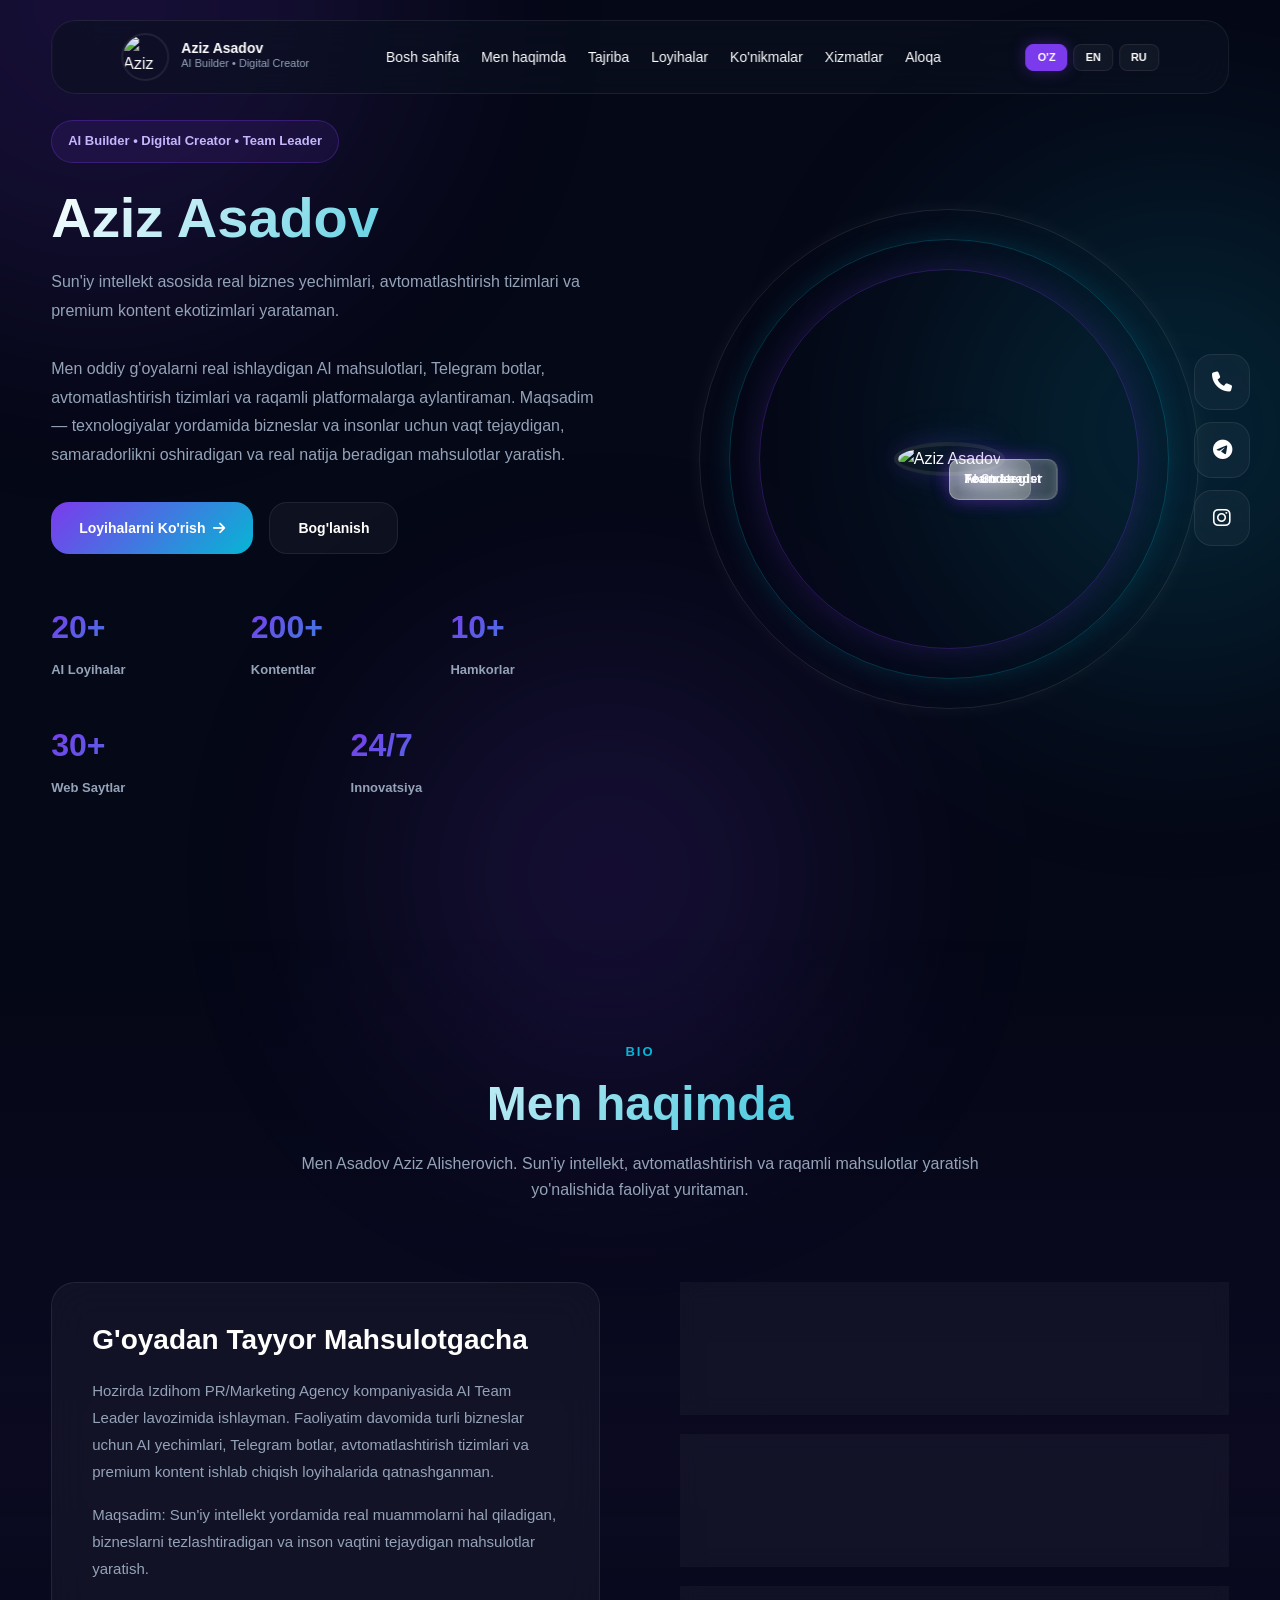
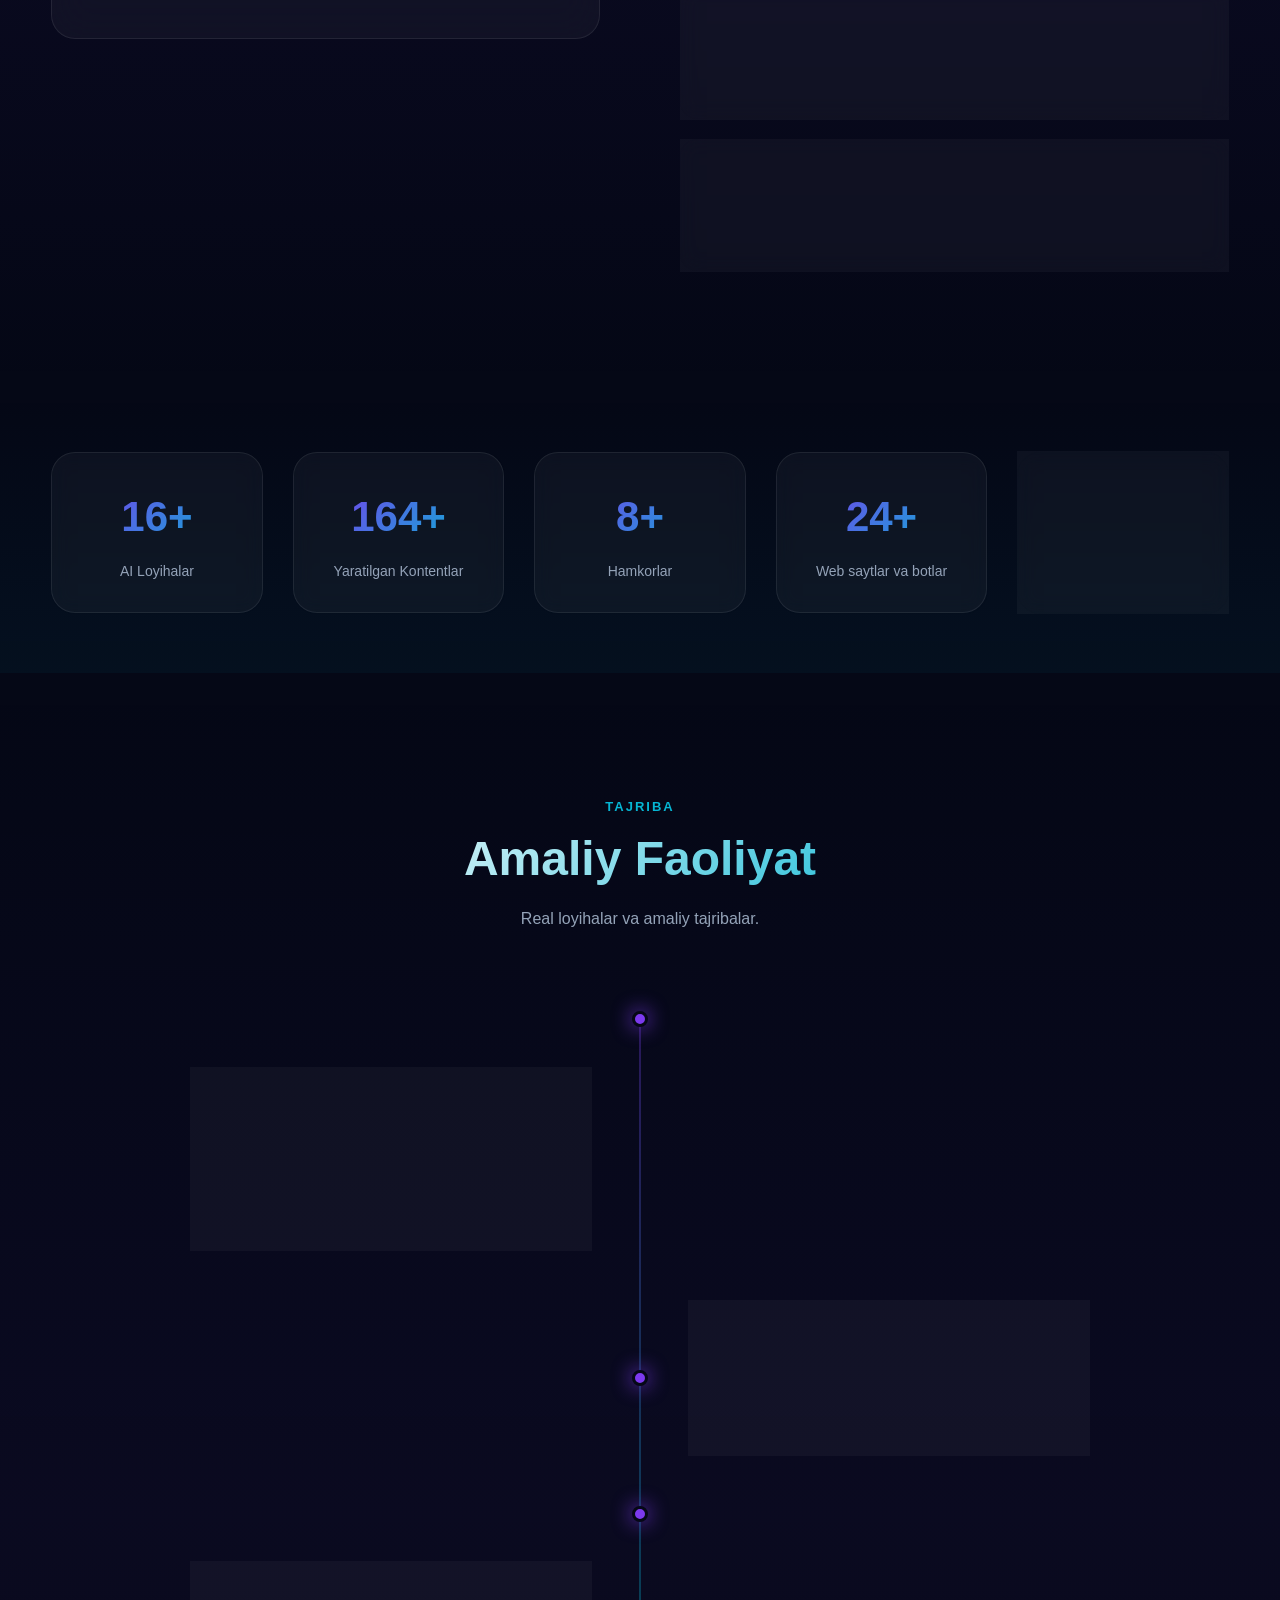
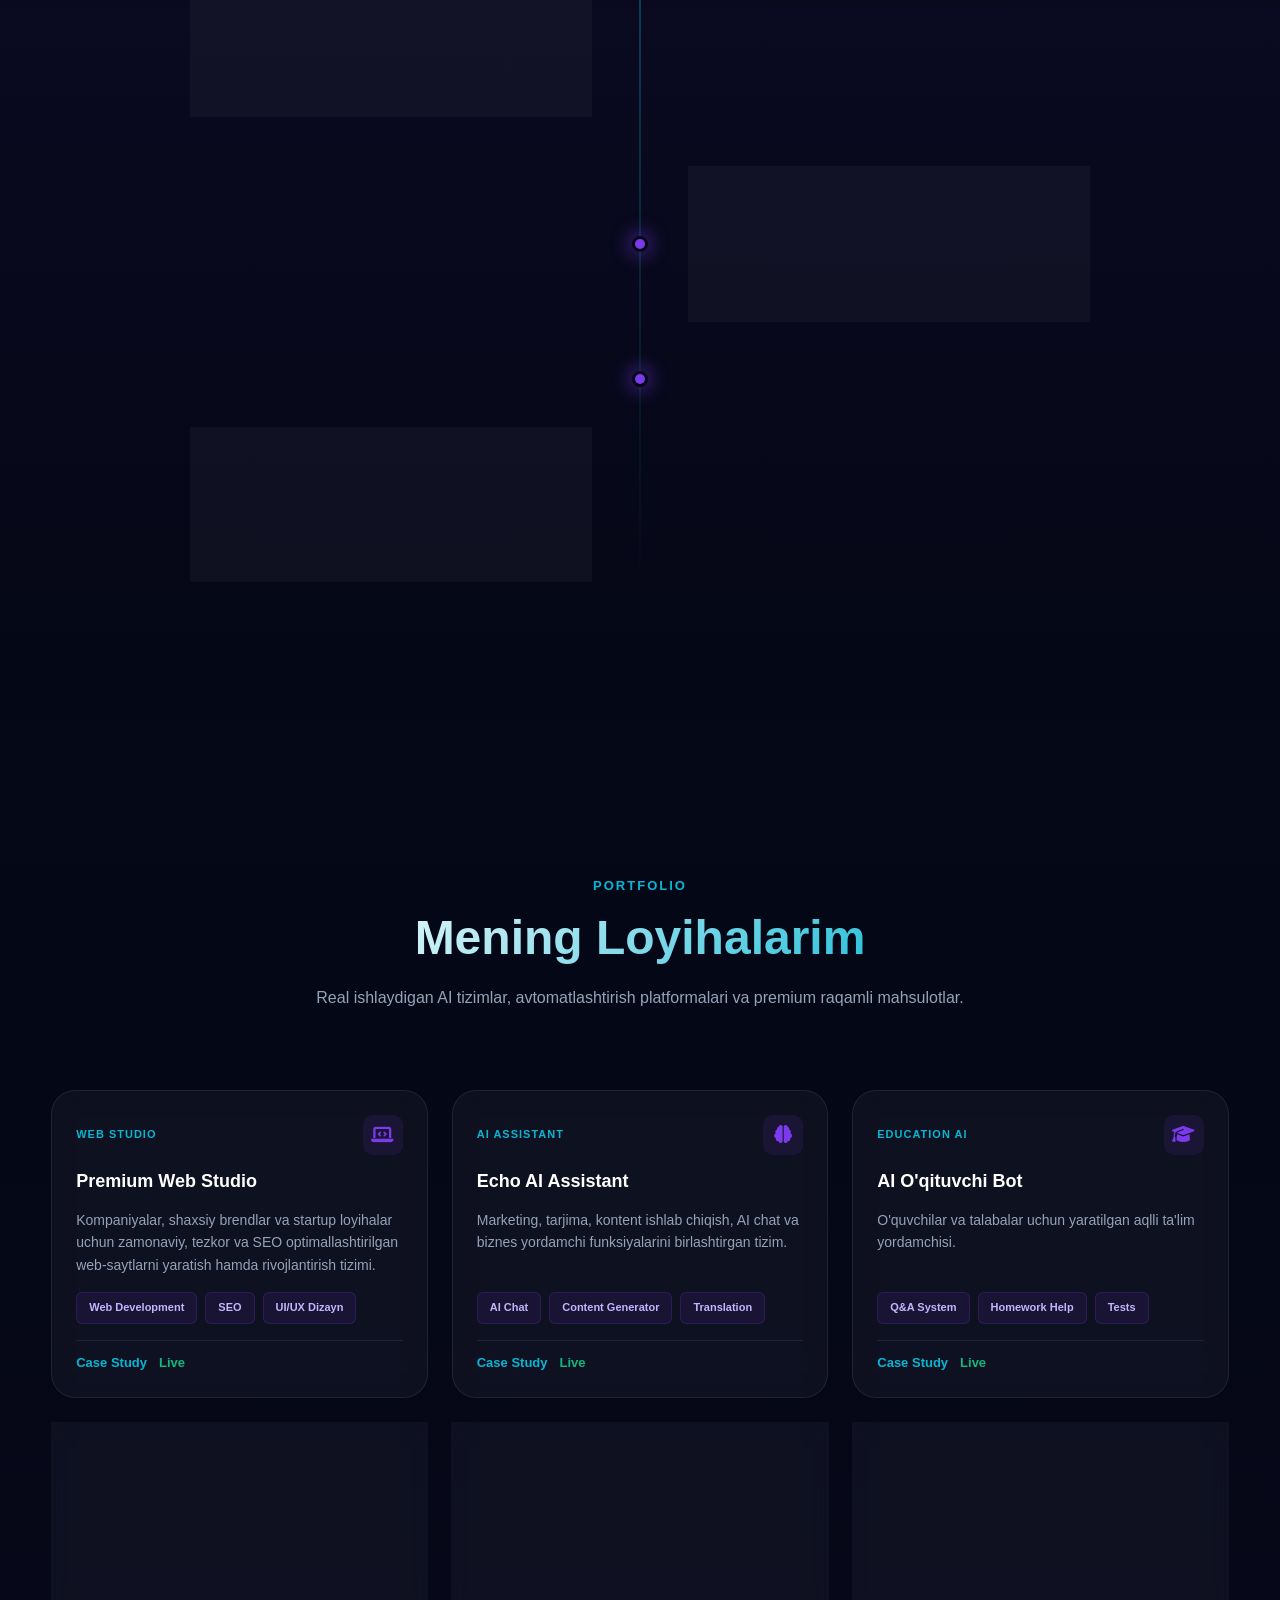
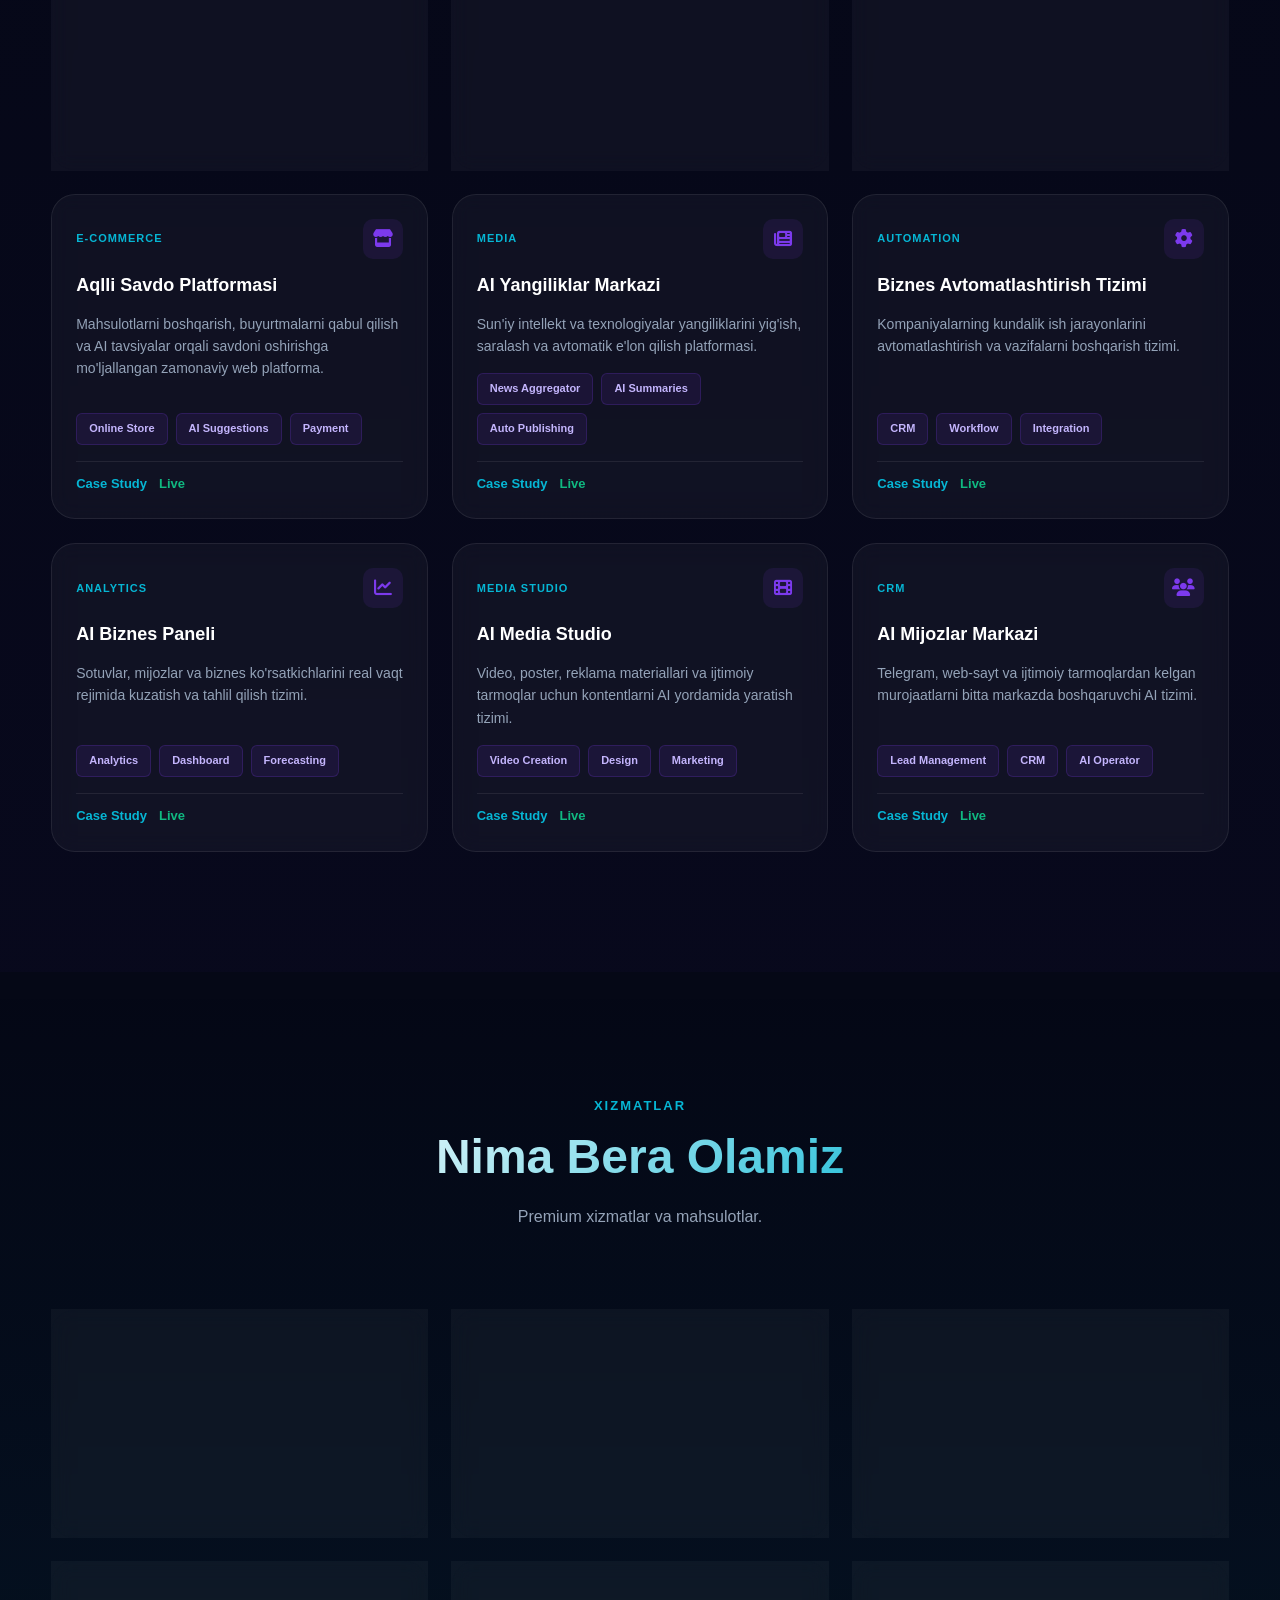
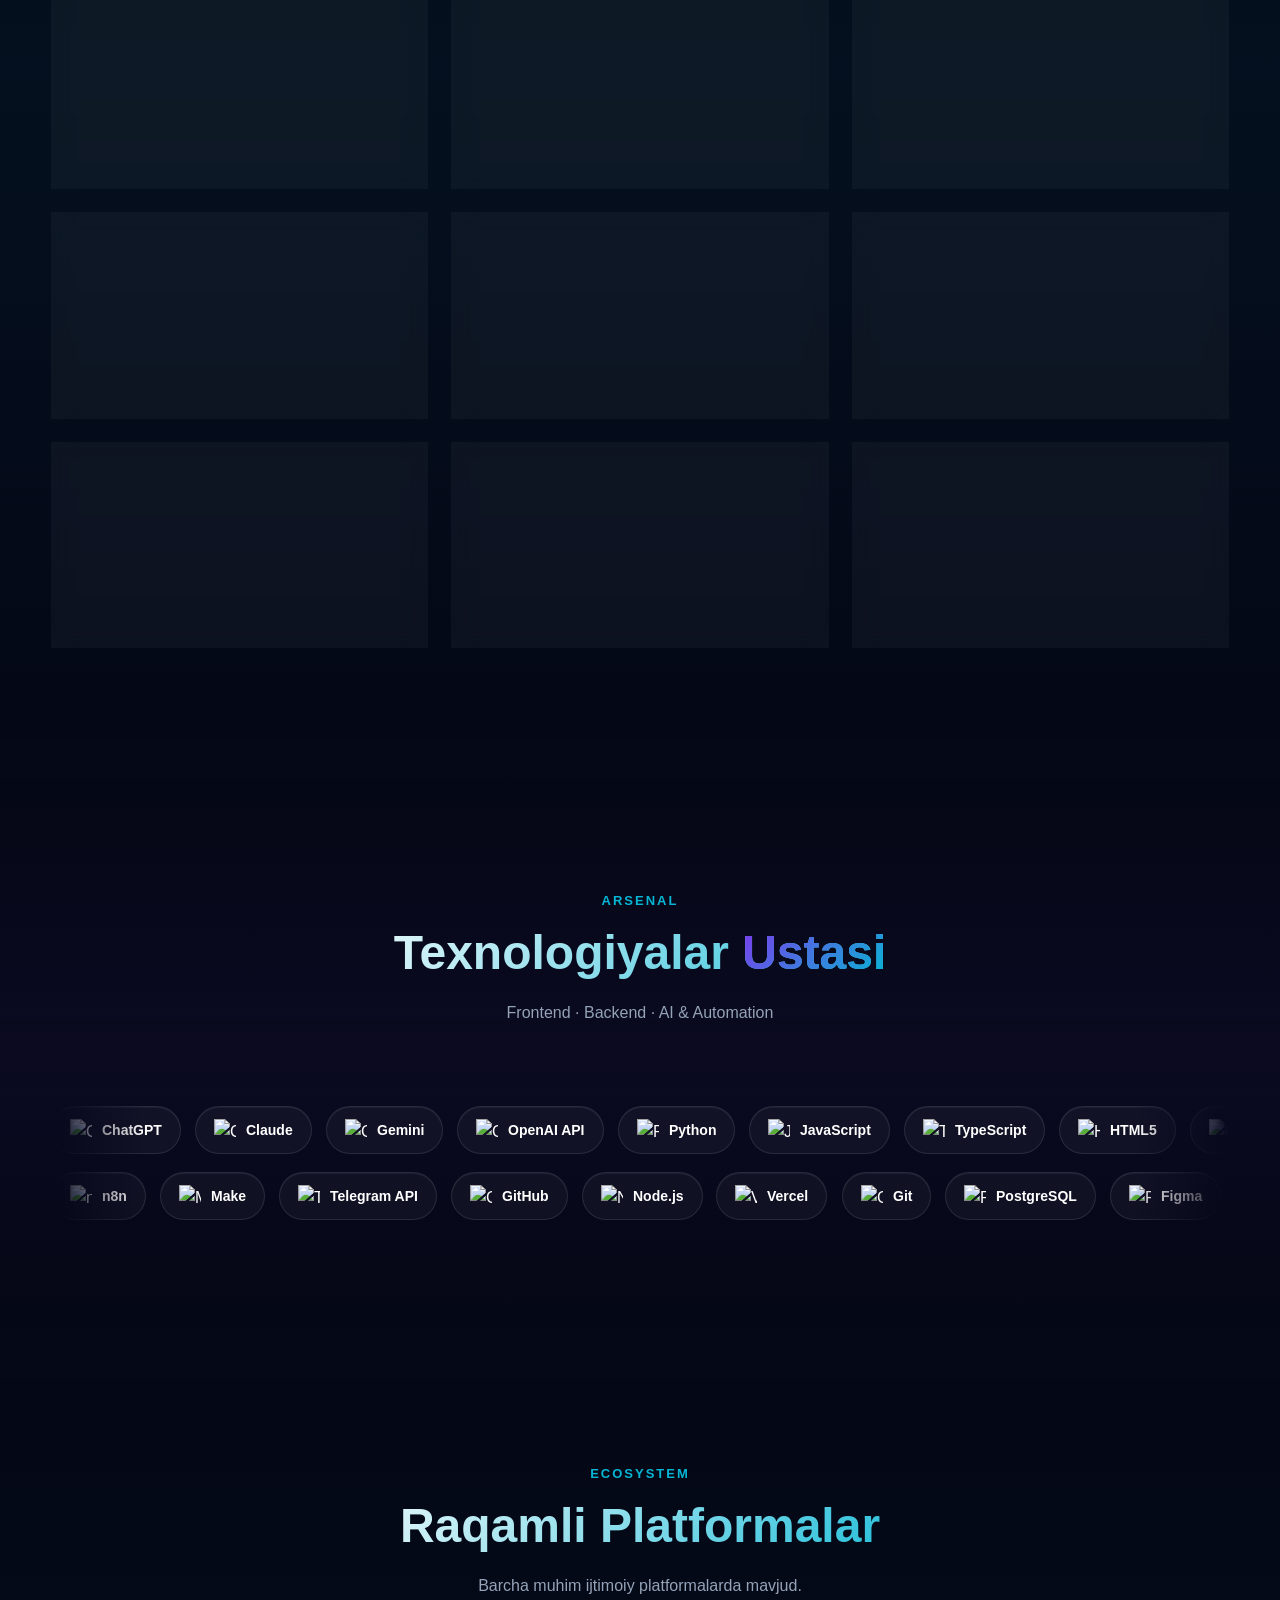
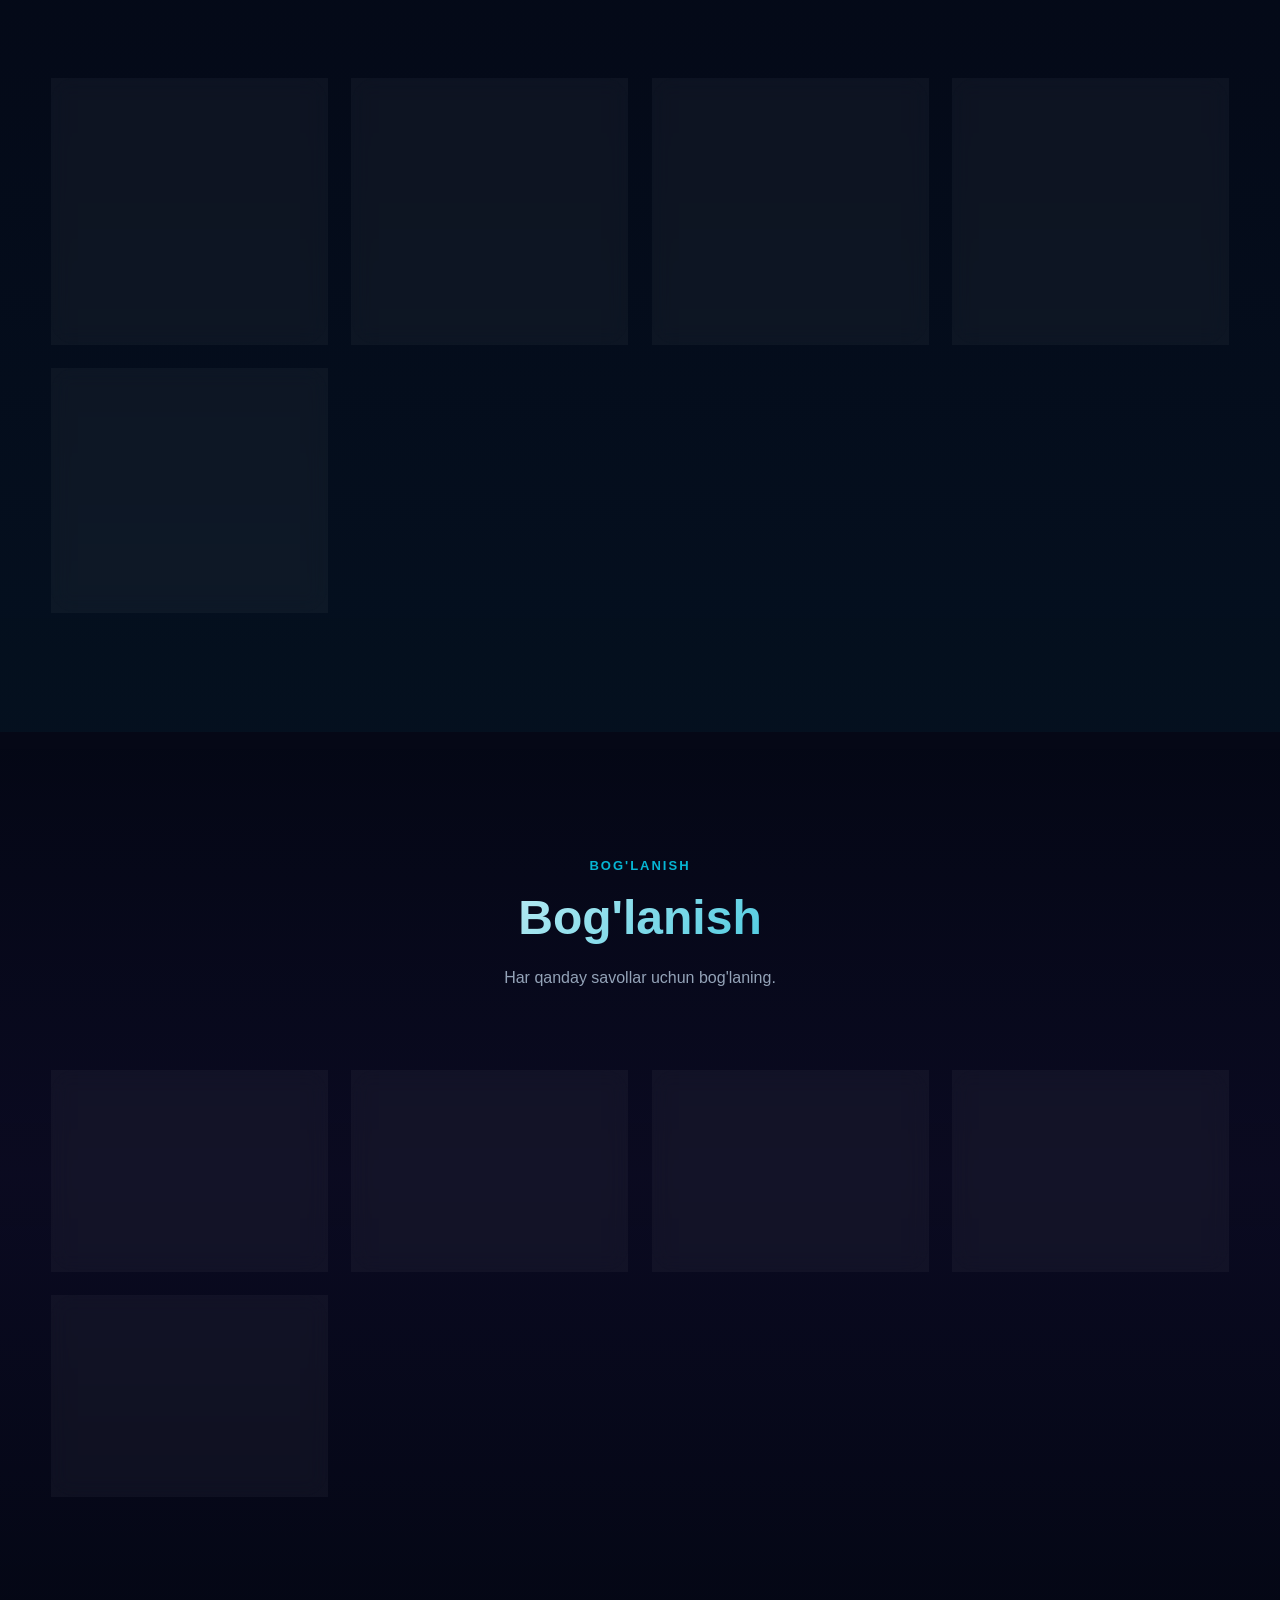
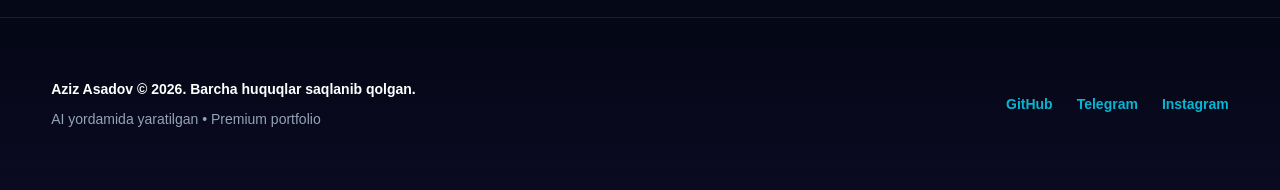
==== commit 8e96beeb: "3 til tizimi: O'zbek, English, Russian" ====
--- a/index.html
+++ b/index.html
@@ -61,29 +61,29 @@
 
       <!-- Center text -->
       <h1 class="loader-title">AZIZ ASADOV</h1>
-      <p class="loader-subtitle">Initializing Digital Ecosystem...</p>
+      <p class="loader-subtitle" data-i18n="loader.subtitle">Initializing Digital Ecosystem...</p>
 
       <!-- Status items -->
       <div class="loader-status">
         <div class="status-item">
           <i class="fas fa-brain"></i>
-          <span>AI SYSTEMS</span>
+          <span data-i18n="loader.s1">AI SYSTEMS</span>
         </div>
         <div class="status-item">
           <i class="fas fa-database"></i>
-          <span>DATABASE</span>
+          <span data-i18n="loader.s2">DATABASE</span>
         </div>
         <div class="status-item">
           <i class="fas fa-cloud"></i>
-          <span>API SERVICES</span>
+          <span data-i18n="loader.s3">API SERVICES</span>
         </div>
         <div class="status-item">
           <i class="fas fa-cog"></i>
-          <span>AUTOMATION</span>
+          <span data-i18n="loader.s4">AUTOMATION</span>
         </div>
         <div class="status-item">
           <i class="fas fa-play-circle"></i>
-          <span>MEDIA ENGINE</span>
+          <span data-i18n="loader.s5">MEDIA ENGINE</span>
         </div>
       </div>
 
@@ -96,8 +96,8 @@
       </div>
 
       <!-- Quote -->
-      <p class="loader-quote">Kod. G'oya. Intellekt. Natija.</p>
-      <p class="loader-tagline">AI BILAN CHEKSIZ IMKONIYATLAR</p>
+      <p class="loader-quote" data-i18n="loader.quote">Kod. G'oya. Intellekt. Natija.</p>
+      <p class="loader-tagline" data-i18n="loader.tagline">AI BILAN CHEKSIZ IMKONIYATLAR</p>
     </div>
   </div>
 
@@ -117,7 +117,7 @@
     <a href="tel:+998505033441" class="dock-item" data-tooltip="+998 50 503 34 41">
       <i class="fas fa-phone"></i>
     </a>
-    <a href="https://t.me/Azizjon_Asadov" target="_blank" class="dock-item" data-tooltip="@Azizjon_Asadov">
+    <a href="https://t.me/AzizjonAsadov_bot" target="_blank" rel="noopener noreferrer" class="dock-item" data-tooltip="Murojaat boti" data-i18n-tooltip="dock.bot">
       <i class="fab fa-telegram"></i>
     </a>
     <a href="https://instagram.com/azizasadov_official" target="_blank" class="dock-item" data-tooltip="@azizasadov_official">
@@ -138,19 +138,30 @@
 
       <div class="logo-text-group">
         <h4 class="logo-name">Aziz Asadov</h4>
-        <span class="logo-subtitle">AI Builder • Digital Creator</span>
+        <span class="logo-subtitle" data-i18n="logo.subtitle">AI Builder • Digital Creator</span>
       </div>
     </div>
 
     <nav class="navbar" id="navbar">
-      <a href="#home" class="nav-link">Bosh sahifa</a>
-      <a href="#about" class="nav-link">Men haqimda</a>
-      <a href="#experience" class="nav-link">Tajriba</a>
-      <a href="#projects" class="nav-link">Loyihalar</a>
-      <a href="#skills" class="nav-link">Ko'nikmalar</a>
-      <a href="#services" class="nav-link">Xizmatlar</a>
-      <a href="#contact" class="nav-link">Aloqa</a>
+      <a href="#home" class="nav-link" data-i18n="nav.home">Bosh sahifa</a>
+      <a href="#about" class="nav-link" data-i18n="nav.about">Men haqimda</a>
+      <a href="#experience" class="nav-link" data-i18n="nav.experience">Tajriba</a>
+      <a href="#projects" class="nav-link" data-i18n="nav.projects">Loyihalar</a>
+      <a href="#skills" class="nav-link" data-i18n="nav.skills">Ko'nikmalar</a>
+      <a href="#services" class="nav-link" data-i18n="nav.services">Xizmatlar</a>
+      <a href="#contact" class="nav-link" data-i18n="nav.contact">Aloqa</a>
+      <div class="lang-switcher lang-switcher-mobile">
+        <button type="button" class="lang-btn" data-lang="uz">O'Z</button>
+        <button type="button" class="lang-btn" data-lang="en">EN</button>
+        <button type="button" class="lang-btn" data-lang="ru">RU</button>
+      </div>
     </nav>
+
+    <div class="lang-switcher lang-switcher-desktop">
+      <button type="button" class="lang-btn" data-lang="uz">O'Z</button>
+      <button type="button" class="lang-btn" data-lang="en">EN</button>
+      <button type="button" class="lang-btn" data-lang="ru">RU</button>
+    </div>
 
     <button class="mobile-menu-btn">
       <span></span>
@@ -168,24 +179,24 @@
     <div class="container">
       <div class="hero-content">
         <div class="hero-left">
-          <div class="hero-badge">AI Builder • Digital Creator • Team Leader</div>
+          <div class="hero-badge" data-i18n="hero.badge">AI Builder • Digital Creator • Team Leader</div>
           <h1 class="hero-title">Aziz Asadov</h1>
-          <p class="hero-description">Sun'iy intellekt asosida real biznes yechimlari, avtomatlashtirish tizimlari va premium kontent ekotizimlari yarataman.
+          <p class="hero-description" data-i18n="hero.desc" data-i18n-html>Sun'iy intellekt asosida real biznes yechimlari, avtomatlashtirish tizimlari va premium kontent ekotizimlari yarataman.
           
 Men oddiy g'oyalarni real ishlaydigan AI mahsulotlari, Telegram botlar, avtomatlashtirish tizimlari va raqamli platformalarga aylantiraman. Maqsadim — texnologiyalar yordamida bizneslar va insonlar uchun vaqt tejaydigan, samaradorlikni oshiradigan va real natija beradigan mahsulotlar yaratish.</p>
           <div class="hero-cta">
             <a href="#projects" class="btn btn-primary">
-              Loyihalarni Ko'rish
+              <span data-i18n="hero.cta1">Loyihalarni Ko'rish</span>
               <span class="btn-icon"><i class="fas fa-arrow-right"></i></span>
             </a>
-            <a href="#contact" class="btn btn-secondary">Bog'lanish</a>
+            <a href="#contact" class="btn btn-secondary" data-i18n="hero.cta2">Bog'lanish</a>
           </div>
           <div class="hero-stats">
-            <div class="stat"><h3>20<span>+</span></h3><p>AI Loyihalar</p></div>
-            <div class="stat"><h3>200<span>+</span></h3><p>Kontentlar</p></div>
-            <div class="stat"><h3>10<span>+</span></h3><p>Hamkorlar</p></div>
-            <div class="stat"><h3>30<span>+</span></h3><p>Web Saytlar</p></div>
-            <div class="stat"><h3>24<span>/7</span></h3><p>Innovatsiya</p></div>
+            <div class="stat"><h3>20<span>+</span></h3><p data-i18n="hero.stat1">AI Loyihalar</p></div>
+            <div class="stat"><h3>200<span>+</span></h3><p data-i18n="hero.stat2">Kontentlar</p></div>
+            <div class="stat"><h3>10<span>+</span></h3><p data-i18n="hero.stat3">Hamkorlar</p></div>
+            <div class="stat"><h3>30<span>+</span></h3><p data-i18n="hero.stat4">Web Saytlar</p></div>
+            <div class="stat"><h3>24<span>/7</span></h3><p data-i18n="hero.stat5">Innovatsiya</p></div>
           </div>
         </div>
         <div class="hero-right">
@@ -202,9 +213,9 @@
               <div class="particle particle-3"></div>
             </div>
           </div>
-          <div class="floating-badge badge-1">AI Strategist</div>
-          <div class="floating-badge badge-2">Team Leader</div>
-          <div class="floating-badge badge-3">Founder</div>
+          <div class="floating-badge badge-1" data-i18n="hero.badge1">AI Strategist</div>
+          <div class="floating-badge badge-2" data-i18n="hero.badge2">Team Leader</div>
+          <div class="floating-badge badge-3" data-i18n="hero.badge3">Founder</div>
         </div>
       </div>
     </div>
@@ -216,38 +227,38 @@
   <section id="about" class="about">
     <div class="container">
       <div class="section-header">
-        <span class="section-label">BIO</span>
-        <h2 class="section-title">Men haqimda</h2>
-        <p class="section-subtitle">Men Asadov Aziz Alisherovich. Sun'iy intellekt, avtomatlashtirish va raqamli mahsulotlar yaratish yo'nalishida faoliyat yuritaman.</p>
+        <span class="section-label" data-i18n="about.label">BIO</span>
+        <h2 class="section-title" data-i18n="about.title">Men haqimda</h2>
+        <p class="section-subtitle" data-i18n="about.subtitle">Men Asadov Aziz Alisherovich. Sun'iy intellekt, avtomatlashtirish va raqamli mahsulotlar yaratish yo'nalishida faoliyat yuritaman.</p>
       </div>
       <div class="about-grid">
         <div class="about-left">
           <div class="large-card">
-            <h3 class="card-title">G'oyadan Tayyor Mahsulotgacha</h3>
-            <p class="card-text">Hozirda Izdihom PR/Marketing Agency kompaniyasida AI Team Leader lavozimida ishlayman. Faoliyatim davomida turli bizneslar uchun AI yechimlari, Telegram botlar, avtomatlashtirish tizimlari va premium kontent ishlab chiqish loyihalarida qatnashganman.</p>
-            <p class="card-text">Maqsadim: Sun'iy intellekt yordamida real muammolarni hal qiladigan, bizneslarni tezlashtiradigan va inson vaqtini tejaydigan mahsulotlar yaratish.</p>
+            <h3 class="card-title" data-i18n="about.cardTitle">G'oyadan Tayyor Mahsulotgacha</h3>
+            <p class="card-text" data-i18n="about.card1">Hozirda Izdihom PR/Marketing Agency kompaniyasida AI Team Leader lavozimida ishlayman. Faoliyatim davomida turli bizneslar uchun AI yechimlari, Telegram botlar, avtomatlashtirish tizimlari va premium kontent ishlab chiqish loyihalarida qatnashganman.</p>
+            <p class="card-text" data-i18n="about.card2">Maqsadim: Sun'iy intellekt yordamida real muammolarni hal qiladigan, bizneslarni tezlashtiradigan va inson vaqtini tejaydigan mahsulotlar yaratish.</p>
           </div>
         </div>
         <div class="about-right">
           <div class="info-card">
-            <h4 class="info-title">Lavozim</h4>
-            <p class="info-value">AI Team Leader</p>
-            <span class="info-sub">Izdihom PR/Marketing Agency</span>
+            <h4 class="info-title" data-i18n="about.i1t">Lavozim</h4>
+            <p class="info-value" data-i18n="about.i1v">AI Team Leader</p>
+            <span class="info-sub" data-i18n="about.i1s">Izdihom PR/Marketing Agency</span>
           </div>
           <div class="info-card">
-            <h4 class="info-title">Yo'nalishlar</h4>
-            <p class="info-value">AI Tizimlari</p>
-            <span class="info-sub">Telegram Botlar • Automation</span>
+            <h4 class="info-title" data-i18n="about.i2t">Yo'nalishlar</h4>
+            <p class="info-value" data-i18n="about.i2v">AI Tizimlari</p>
+            <span class="info-sub" data-i18n="about.i2s">Telegram Botlar • Automation</span>
           </div>
           <div class="info-card">
-            <h4 class="info-title">Mutaxassislik</h4>
-            <p class="info-value">Prompt Engineering</p>
-            <span class="info-sub">AI Media Production</span>
+            <h4 class="info-title" data-i18n="about.i3t">Mutaxassislik</h4>
+            <p class="info-value" data-i18n="about.i3v">Prompt Engineering</p>
+            <span class="info-sub" data-i18n="about.i3s">AI Media Production</span>
           </div>
           <div class="info-card">
-            <h4 class="info-title">Faoliyat</h4>
-            <p class="info-value">Digital Ecosystem</p>
-            <span class="info-sub">Startup Development</span>
+            <h4 class="info-title" data-i18n="about.i4t">Faoliyat</h4>
+            <p class="info-value" data-i18n="about.i4v">Digital Ecosystem</p>
+            <span class="info-sub" data-i18n="about.i4s">Startup Development</span>
           </div>
         </div>
       </div>
@@ -262,23 +273,23 @@
       <div class="achievement-grid">
         <div class="achievement-card">
           <h3>20<span>+</span></h3>
-          <p>AI Loyihalar</p>
+          <p data-i18n="ach.a1">AI Loyihalar</p>
         </div>
         <div class="achievement-card">
           <h3>200<span>+</span></h3>
-          <p>Yaratilgan Kontentlar</p>
+          <p data-i18n="ach.a2">Yaratilgan Kontentlar</p>
         </div>
         <div class="achievement-card">
           <h3>10<span>+</span></h3>
-          <p>Hamkorlar</p>
+          <p data-i18n="ach.a3">Hamkorlar</p>
         </div>
         <div class="achievement-card">
           <h3>30<span>+</span></h3>
-          <p>web saytlar va botlar</p>
+          <p data-i18n="ach.a4">web saytlar va botlar</p>
         </div>
         <div class="achievement-card">
           <h3>24<span>/7</span></h3>
-          <p>Innovatsiya</p>
+          <p data-i18n="ach.a5">Innovatsiya</p>
         </div>
       </div>
     </div>
@@ -290,50 +301,50 @@
   <section id="experience" class="experience">
     <div class="container">
       <div class="section-header">
-        <span class="section-label">TAJRIBA</span>
-        <h2 class="section-title">Amaliy Faoliyat</h2>
-        <p class="section-subtitle">Real loyihalar va amaliy tajribalar.</p>
+        <span class="section-label" data-i18n="exp.label">TAJRIBA</span>
+        <h2 class="section-title" data-i18n="exp.title">Amaliy Faoliyat</h2>
+        <p class="section-subtitle" data-i18n="exp.subtitle">Real loyihalar va amaliy tajribalar.</p>
       </div>
       <div class="timeline">
         <div class="timeline-item">
           <div class="timeline-marker"></div>
           <div class="timeline-content">
-            <span class="timeline-label">2025 - Hozir</span>
-            <h3 class="timeline-title">AI Team Leader</h3>
-            <p class="timeline-company">Izdihom PR/Marketing Agency</p>
-            <p class="timeline-desc">AI bo'limini boshqarish, AI strategiyalar yaratish, Avtomatlashtirish tizimlarini joriy etish</p>
+            <span class="timeline-label" data-i18n="exp.e1l">2025 - Hozir</span>
+            <h3 class="timeline-title" data-i18n="exp.e1t">AI Team Leader</h3>
+            <p class="timeline-company" data-i18n="exp.e1c">Izdihom PR/Marketing Agency</p>
+            <p class="timeline-desc" data-i18n="exp.e1d">AI bo'limini boshqarish, AI strategiyalar yaratish, Avtomatlashtirish tizimlarini joriy etish</p>
           </div>
         </div>
         <div class="timeline-item">
           <div class="timeline-marker"></div>
           <div class="timeline-content">
-            <span class="timeline-label">AI Media Production</span>
-            <h3 class="timeline-title">Kontent Ekotizimi</h3>
-            <p class="timeline-desc">Brendlar uchun video roliklar, reklama materiallari, posterlar, AI kontentlar yaratish</p>
+            <span class="timeline-label" data-i18n="exp.e2l">AI Media Production</span>
+            <h3 class="timeline-title" data-i18n="exp.e2t">Kontent Ekotizimi</h3>
+            <p class="timeline-desc" data-i18n="exp.e2d">Brendlar uchun video roliklar, reklama materiallari, posterlar, AI kontentlar yaratish</p>
           </div>
         </div>
         <div class="timeline-item">
           <div class="timeline-marker"></div>
           <div class="timeline-content">
-            <span class="timeline-label">Automation Systems</span>
-            <h3 class="timeline-title">Biznes Avtomatlashtirish</h3>
-            <p class="timeline-desc">CRM integratsiyalari, AI yordamchilar, Workflow tizimlari, Murojaat tizimlari</p>
+            <span class="timeline-label" data-i18n="exp.e3l">Automation Systems</span>
+            <h3 class="timeline-title" data-i18n="exp.e3t">Biznes Avtomatlashtirish</h3>
+            <p class="timeline-desc" data-i18n="exp.e3d">CRM integratsiyalari, AI yordamchilar, Workflow tizimlari, Murojaat tizimlari</p>
           </div>
         </div>
         <div class="timeline-item">
           <div class="timeline-marker"></div>
           <div class="timeline-content">
-            <span class="timeline-label">Telegram Ecosystem</span>
-            <h3 class="timeline-title">Telegram Botlar</h3>
-            <p class="timeline-desc">Telegram botlar, AI yordamchilar, Avto javob tizimlari, Murojaat tizimlari</p>
+            <span class="timeline-label" data-i18n="exp.e4l">Telegram Ecosystem</span>
+            <h3 class="timeline-title" data-i18n="exp.e4t">Telegram Botlar</h3>
+            <p class="timeline-desc" data-i18n="exp.e4d">Telegram botlar, AI yordamchilar, Avto javob tizimlari, Murojaat tizimlari</p>
           </div>
         </div>
         <div class="timeline-item">
           <div class="timeline-marker"></div>
           <div class="timeline-content">
-            <span class="timeline-label">Startup Development</span>
-            <h3 class="timeline-title">AI Mahsulotlar</h3>
-            <p class="timeline-desc">SaaS platformalar, Raqamli ekotizimlar, MVP development, Startup loyihalar</p>
+            <span class="timeline-label" data-i18n="exp.e5l">Startup Development</span>
+            <h3 class="timeline-title" data-i18n="exp.e5t">AI Mahsulotlar</h3>
+            <p class="timeline-desc" data-i18n="exp.e5d">SaaS platformalar, Raqamli ekotizimlar, MVP development, Startup loyihalar</p>
           </div>
         </div>
       </div>
@@ -346,217 +357,236 @@
   <section id="projects" class="projects">
     <div class="container">
       <div class="section-header">
-        <span class="section-label">PORTFOLIO</span>
-        <h2 class="section-title">Mening Loyihalarim</h2>
-        <p class="section-subtitle">Real ishlaydigan AI tizimlar, avtomatlashtirish platformalari va premium raqamli mahsulotlar.</p>
+        <span class="section-label" data-i18n="proj.label">PORTFOLIO</span>
+        <h2 class="section-title" data-i18n="proj.title">Mening Loyihalarim</h2>
+        <p class="section-subtitle" data-i18n="proj.subtitle">Real ishlaydigan AI tizimlar, avtomatlashtirish platformalari va premium raqamli mahsulotlar.</p>
       </div>
       <div class="projects-grid">
+        <!-- Premium Web Studio -->
+        <article class="project-card">
+          <div class="project-header">
+            <span class="project-type" data-i18n="proj.p0t">WEB STUDIO</span>
+            <div class="project-icon"><i class="fas fa-laptop-code"></i></div>
+          </div>
+          <h3 class="project-title" data-i18n="proj.p0n">Premium Web Studio</h3>
+          <p class="project-desc" data-i18n="proj.p0d">Kompaniyalar, shaxsiy brendlar va startup loyihalar uchun zamonaviy, tezkor va SEO optimallashtirilgan web-saytlarni yaratish hamda rivojlantirish tizimi.</p>
+          <div class="project-tech">
+            <span class="tech-tag">Web Development</span>
+            <span class="tech-tag">SEO</span>
+            <span class="tech-tag">UI/UX Dizayn</span>
+          </div>
+          <div class="project-footer">
+            <a href="#" class="project-link" data-i18n="common.case">Case Study</a>
+            <a href="#" class="project-link live" data-i18n="common.live">Live</a>
+          </div>
+        </article>
+
         <!-- 1 -->
         <article class="project-card">
           <div class="project-header">
-            <span class="project-type">AI ASSISTANT</span>
+            <span class="project-type" data-i18n="proj.p1t">AI ASSISTANT</span>
             <div class="project-icon"><i class="fas fa-brain"></i></div>
           </div>
-          <h3 class="project-title">Echo AI Assistant</h3>
-          <p class="project-desc">Marketing, tarjima, kontent ishlab chiqish, AI chat va biznes yordamchi funksiyalarini birlashtirgan tizim.</p>
+          <h3 class="project-title" data-i18n="proj.p1n">Echo AI Assistant</h3>
+          <p class="project-desc" data-i18n="proj.p1d">Marketing, tarjima, kontent ishlab chiqish, AI chat va biznes yordamchi funksiyalarini birlashtirgan tizim.</p>
           <div class="project-tech">
             <span class="tech-tag">AI Chat</span>
             <span class="tech-tag">Content Generator</span>
             <span class="tech-tag">Translation</span>
           </div>
           <div class="project-footer">
-            <a href="#" class="project-link">Case Study</a>
-            <a href="#" class="project-link live">Live</a>
+            <a href="#" class="project-link" data-i18n="common.case">Case Study</a>
+            <a href="#" class="project-link live" data-i18n="common.live">Live</a>
           </div>
         </article>
 
         <!-- 2 -->
         <article class="project-card">
           <div class="project-header">
-            <span class="project-type">EDUCATION AI</span>
+            <span class="project-type" data-i18n="proj.p2t">EDUCATION AI</span>
             <div class="project-icon"><i class="fas fa-graduation-cap"></i></div>
           </div>
-          <h3 class="project-title">AI O'qituvchi Bot</h3>
-          <p class="project-desc">O'quvchilar va talabalar uchun yaratilgan aqlli ta'lim yordamchisi.</p>
+          <h3 class="project-title" data-i18n="proj.p2n">AI O'qituvchi Bot</h3>
+          <p class="project-desc" data-i18n="proj.p2d">O'quvchilar va talabalar uchun yaratilgan aqlli ta'lim yordamchisi.</p>
           <div class="project-tech">
             <span class="tech-tag">Q&A System</span>
             <span class="tech-tag">Homework Help</span>
             <span class="tech-tag">Tests</span>
           </div>
           <div class="project-footer">
-            <a href="#" class="project-link">Case Study</a>
-            <a href="#" class="project-link live">Live</a>
+            <a href="#" class="project-link" data-i18n="common.case">Case Study</a>
+            <a href="#" class="project-link live" data-i18n="common.live">Live</a>
           </div>
         </article>
 
         <!-- 3 -->
         <article class="project-card">
           <div class="project-header">
-            <span class="project-type">BUILDIQ PRO</span>
+            <span class="project-type" data-i18n="proj.p3t">BUILDIQ PRO</span>
             <div class="project-icon"><i class="fas fa-building"></i></div>
           </div>
-          <h3 class="project-title">BuildIQ Pro</h3>
-          <p class="project-desc">Qurilish va interyer sohasiga mo'ljallangan AI tahlil tizimi.</p>
+          <h3 class="project-title" data-i18n="proj.p3n">BuildIQ Pro</h3>
+          <p class="project-desc" data-i18n="proj.p3d">Qurilish va interyer sohasiga mo'ljallangan AI tahlil tizimi.</p>
           <div class="project-tech">
             <span class="tech-tag">Image Analysis</span>
             <span class="tech-tag">Estimates</span>
             <span class="tech-tag">3D Viz</span>
           </div>
           <div class="project-footer">
-            <a href="#" class="project-link">Case Study</a>
-            <a href="#" class="project-link live">Live</a>
+            <a href="#" class="project-link" data-i18n="common.case">Case Study</a>
+            <a href="#" class="project-link live" data-i18n="common.live">Live</a>
           </div>
         </article>
 
         <!-- 4 -->
         <article class="project-card">
           <div class="project-header">
-            <span class="project-type">AI CONTENT</span>
+            <span class="project-type" data-i18n="proj.p4t">AI CONTENT</span>
             <div class="project-icon"><i class="fas fa-sparkles"></i></div>
           </div>
-          <h3 class="project-title">AI Content System</h3>
-          <p class="project-desc">Premium kontent ishlab chiqarish va marketing strategiyalari tizimi.</p>
+          <h3 class="project-title" data-i18n="proj.p4n">AI Content System</h3>
+          <p class="project-desc" data-i18n="proj.p4d">Premium kontent ishlab chiqarish va marketing strategiyalari tizimi.</p>
           <div class="project-tech">
             <span class="tech-tag">Instagram Reels</span>
             <span class="tech-tag">TikTok</span>
             <span class="tech-tag">Posters</span>
           </div>
           <div class="project-footer">
-            <a href="#" class="project-link">Case Study</a>
-            <a href="#" class="project-link live">Live</a>
+            <a href="#" class="project-link" data-i18n="common.case">Case Study</a>
+            <a href="#" class="project-link live" data-i18n="common.live">Live</a>
           </div>
         </article>
 
         <!-- 5 -->
         <article class="project-card">
           <div class="project-header">
-            <span class="project-type">E-COMMERCE AI</span>
+            <span class="project-type" data-i18n="proj.p5t">E-COMMERCE AI</span>
             <div class="project-icon"><i class="fas fa-shopping-cart"></i></div>
           </div>
-          <h3 class="project-title">AI Savdo Yordamchisi</h3>
-          <p class="project-desc">Telegram orqali mahsulot tavsiya qilish, mijozlar bilan muloqot qilish, buyurtmalarni qabul qilish va sotuv jarayonlarini avtomatlashtirish.</p>
+          <h3 class="project-title" data-i18n="proj.p5n">AI Savdo Yordamchisi</h3>
+          <p class="project-desc" data-i18n="proj.p5d">Telegram orqali mahsulot tavsiya qilish, mijozlar bilan muloqot qilish, buyurtmalarni qabul qilish va sotuv jarayonlarini avtomatlashtirish.</p>
           <div class="project-tech">
             <span class="tech-tag">Telegram Bot</span>
             <span class="tech-tag">AI Recommendations</span>
             <span class="tech-tag">Sales Automation</span>
           </div>
           <div class="project-footer">
-            <a href="#" class="project-link">Case Study</a>
-            <a href="#" class="project-link live">Live</a>
+            <a href="#" class="project-link" data-i18n="common.case">Case Study</a>
+            <a href="#" class="project-link live" data-i18n="common.live">Live</a>
           </div>
         </article>
 
         <!-- 6 -->
         <article class="project-card">
           <div class="project-header">
-            <span class="project-type">E-COMMERCE</span>
+            <span class="project-type" data-i18n="proj.p6t">E-COMMERCE</span>
             <div class="project-icon"><i class="fas fa-store"></i></div>
           </div>
-          <h3 class="project-title">Aqlli Savdo Platformasi</h3>
-          <p class="project-desc">Mahsulotlarni boshqarish, buyurtmalarni qabul qilish va AI tavsiyalar orqali savdoni oshirishga mo'ljallangan zamonaviy web platforma.</p>
+          <h3 class="project-title" data-i18n="proj.p6n">Aqlli Savdo Platformasi</h3>
+          <p class="project-desc" data-i18n="proj.p6d">Mahsulotlarni boshqarish, buyurtmalarni qabul qilish va AI tavsiyalar orqali savdoni oshirishga mo'ljallangan zamonaviy web platforma.</p>
           <div class="project-tech">
             <span class="tech-tag">Online Store</span>
             <span class="tech-tag">AI Suggestions</span>
             <span class="tech-tag">Payment</span>
           </div>
           <div class="project-footer">
-            <a href="#" class="project-link">Case Study</a>
-            <a href="#" class="project-link live">Live</a>
+            <a href="#" class="project-link" data-i18n="common.case">Case Study</a>
+            <a href="#" class="project-link live" data-i18n="common.live">Live</a>
           </div>
         </article>
 
         <!-- 7 -->
         <article class="project-card">
           <div class="project-header">
-            <span class="project-type">MEDIA</span>
+            <span class="project-type" data-i18n="proj.p7t">MEDIA</span>
             <div class="project-icon"><i class="fas fa-newspaper"></i></div>
           </div>
-          <h3 class="project-title">AI Yangiliklar Markazi</h3>
-          <p class="project-desc">Sun'iy intellekt va texnologiyalar sohasidagi yangiliklarni yig'ish, saralash va avtomatik e'lon qilish uchun ishlab chiqilgan media platforma.</p>
+          <h3 class="project-title" data-i18n="proj.p7n">AI Yangiliklar Markazi</h3>
+          <p class="project-desc" data-i18n="proj.p7d">Sun'iy intellekt va texnologiyalar sohasidagi yangiliklarni yig'ish, saralash va avtomatik e'lon qilish uchun ishlab chiqilgan media platforma.</p>
           <div class="project-tech">
             <span class="tech-tag">News Aggregator</span>
             <span class="tech-tag">AI Summaries</span>
             <span class="tech-tag">Auto Publishing</span>
           </div>
           <div class="project-footer">
-            <a href="#" class="project-link">Case Study</a>
-            <a href="#" class="project-link live">Live</a>
+            <a href="#" class="project-link" data-i18n="common.case">Case Study</a>
+            <a href="#" class="project-link live" data-i18n="common.live">Live</a>
           </div>
         </article>
 
         <!-- 8 -->
         <article class="project-card">
           <div class="project-header">
-            <span class="project-type">AUTOMATION</span>
+            <span class="project-type" data-i18n="proj.p8t">AUTOMATION</span>
             <div class="project-icon"><i class="fas fa-cog"></i></div>
           </div>
-          <h3 class="project-title">Biznes Avtomatlashtirish Tizimi</h3>
-          <p class="project-desc">Kompaniyalarning kundalik ish jarayonlarini avtomatlashtirish, ma'lumot almashish va vazifalarni boshqarish uchun yaratilgan tizim.</p>
+          <h3 class="project-title" data-i18n="proj.p8n">Biznes Avtomatlashtirish Tizimi</h3>
+          <p class="project-desc" data-i18n="proj.p8d">Kompaniyalarning kundalik ish jarayonlarini avtomatlashtirish, ma'lumot almashish va vazifalarni boshqarish uchun yaratilgan tizim.</p>
           <div class="project-tech">
             <span class="tech-tag">CRM</span>
             <span class="tech-tag">Workflow</span>
             <span class="tech-tag">Integration</span>
           </div>
           <div class="project-footer">
-            <a href="#" class="project-link">Case Study</a>
-            <a href="#" class="project-link live">Live</a>
+            <a href="#" class="project-link" data-i18n="common.case">Case Study</a>
+            <a href="#" class="project-link live" data-i18n="common.live">Live</a>
           </div>
         </article>
 
         <!-- 9 -->
         <article class="project-card">
           <div class="project-header">
-            <span class="project-type">ANALYTICS</span>
+            <span class="project-type" data-i18n="proj.p9t">ANALYTICS</span>
             <div class="project-icon"><i class="fas fa-chart-line"></i></div>
           </div>
-          <h3 class="project-title">AI Biznes Paneli</h3>
-          <p class="project-desc">Sotuvlar, mijozlar va biznes ko'rsatkichlarini real vaqt rejimida kuzatish va tahlil qilish imkonini beruvchi boshqaruv tizimi.</p>
+          <h3 class="project-title" data-i18n="proj.p9n">AI Biznes Paneli</h3>
+          <p class="project-desc" data-i18n="proj.p9d">Sotuvlar, mijozlar va biznes ko'rsatkichlarini real vaqt rejimida kuzatish va tahlil qilish imkonini beruvchi boshqaruv tizimi.</p>
           <div class="project-tech">
             <span class="tech-tag">Analytics</span>
             <span class="tech-tag">Dashboard</span>
             <span class="tech-tag">Forecasting</span>
           </div>
           <div class="project-footer">
-            <a href="#" class="project-link">Case Study</a>
-            <a href="#" class="project-link live">Live</a>
+            <a href="#" class="project-link" data-i18n="common.case">Case Study</a>
+            <a href="#" class="project-link live" data-i18n="common.live">Live</a>
           </div>
         </article>
 
         <!-- 10 -->
         <article class="project-card">
           <div class="project-header">
-            <span class="project-type">MEDIA STUDIO</span>
+            <span class="project-type" data-i18n="proj.p10t">MEDIA STUDIO</span>
             <div class="project-icon"><i class="fas fa-film"></i></div>
           </div>
-          <h3 class="project-title">AI Media Studio</h3>
-          <p class="project-desc">Video, poster, reklama materiallari va ijtimoiy tarmoqlar uchun kontentlarni AI yordamida yaratish va boshqarish tizimi.</p>
+          <h3 class="project-title" data-i18n="proj.p10n">AI Media Studio</h3>
+          <p class="project-desc" data-i18n="proj.p10d">Video, poster, reklama materiallari va ijtimoiy tarmoqlar uchun kontentlarni AI yordamida yaratish va boshqarish tizimi.</p>
           <div class="project-tech">
             <span class="tech-tag">Video Creation</span>
             <span class="tech-tag">Design</span>
             <span class="tech-tag">Marketing</span>
           </div>
           <div class="project-footer">
-            <a href="#" class="project-link">Case Study</a>
-            <a href="#" class="project-link live">Live</a>
+            <a href="#" class="project-link" data-i18n="common.case">Case Study</a>
+            <a href="#" class="project-link live" data-i18n="common.live">Live</a>
           </div>
         </article>
 
         <!-- 11 -->
         <article class="project-card">
           <div class="project-header">
-            <span class="project-type">CRM</span>
+            <span class="project-type" data-i18n="proj.p11t">CRM</span>
             <div class="project-icon"><i class="fas fa-users"></i></div>
           </div>
-          <h3 class="project-title">AI Mijozlar Markazi</h3>
-          <p class="project-desc">Telegram, web-sayt va ijtimoiy tarmoqlardan kelgan murojaatlarni bitta markazda yig'ib boshqaruvchi AI tizimi.</p>
+          <h3 class="project-title" data-i18n="proj.p11n">AI Mijozlar Markazi</h3>
+          <p class="project-desc" data-i18n="proj.p11d">Telegram, web-sayt va ijtimoiy tarmoqlardan kelgan murojaatlarni bitta markazda yig'ib boshqaruvchi AI tizimi.</p>
           <div class="project-tech">
             <span class="tech-tag">Lead Management</span>
             <span class="tech-tag">CRM</span>
             <span class="tech-tag">AI Operator</span>
           </div>
           <div class="project-footer">
-            <a href="#" class="project-link">Case Study</a>
-            <a href="#" class="project-link live">Live</a>
+            <a href="#" class="project-link" data-i18n="common.case">Case Study</a>
+            <a href="#" class="project-link live" data-i18n="common.live">Live</a>
           </div>
         </article>
       </div>
@@ -569,70 +599,70 @@
   <section id="services" class="services">
     <div class="container">
       <div class="section-header">
-        <span class="section-label">XIZMATLAR</span>
-        <h2 class="section-title">Nima Bera Olamiz</h2>
-        <p class="section-subtitle">Premium xizmatlar va mahsulotlar.</p>
+        <span class="section-label" data-i18n="svc.label">XIZMATLAR</span>
+        <h2 class="section-title" data-i18n="svc.title">Nima Bera Olamiz</h2>
+        <p class="section-subtitle" data-i18n="svc.subtitle">Premium xizmatlar va mahsulotlar.</p>
       </div>
       <div class="services-grid">
         <div class="service-card">
           <div class="service-icon"><i class="fas fa-brain"></i></div>
-          <h3>AI Systems Development</h3>
-          <p>Custom AI tizimlari va intelligent solutions yaratish</p>
+          <h3 data-i18n="svc.s1t">AI Systems Development</h3>
+          <p data-i18n="svc.s1d">Custom AI tizimlari va intelligent solutions yaratish</p>
         </div>
         <div class="service-card">
           <div class="service-icon"><i class="fab fa-telegram"></i></div>
-          <h3>Telegram Bot Development</h3>
-          <p>Powerful Telegram botlar va automation tools</p>
+          <h3 data-i18n="svc.s2t">Telegram Bot Development</h3>
+          <p data-i18n="svc.s2d">Powerful Telegram botlar va automation tools</p>
         </div>
         <div class="service-card">
           <div class="service-icon"><i class="fas fa-cog"></i></div>
-          <h3>Business Automation</h3>
-          <p>Biznes jarayonlarini avtomatlashtirish va optimization</p>
+          <h3 data-i18n="svc.s3t">Business Automation</h3>
+          <p data-i18n="svc.s3d">Biznes jarayonlarini avtomatlashtirish va optimization</p>
         </div>
         <div class="service-card">
           <div class="service-icon"><i class="fas fa-film"></i></div>
-          <h3>AI Media Production</h3>
-          <p>Video, poster va marketing materiallari yaratish</p>
+          <h3 data-i18n="svc.s4t">AI Media Production</h3>
+          <p data-i18n="svc.s4d">Video, poster va marketing materiallari yaratish</p>
         </div>
         <div class="service-card">
           <div class="service-icon"><i class="fas fa-code"></i></div>
-          <h3>Web Development</h3>
-          <p>Premium web saytlar va digital platforms</p>
+          <h3 data-i18n="svc.s5t">Web Development</h3>
+          <p data-i18n="svc.s5d">Premium web saytlar va digital platforms</p>
         </div>
         <div class="service-card">
           <div class="service-icon"><i class="fas fa-plug"></i></div>
-          <h3>API Integrations</h3>
-          <p>Turli xil servicelari integrate qilish va management</p>
+          <h3 data-i18n="svc.s6t">API Integrations</h3>
+          <p data-i18n="svc.s6d">Turli xil servicelari integrate qilish va management</p>
         </div>
         <div class="service-card">
           <div class="service-icon"><i class="fas fa-magic"></i></div>
-          <h3>Prompt Engineering</h3>
-          <p>AI modellar uchun advanced prompts yaratish</p>
+          <h3 data-i18n="svc.s7t">Prompt Engineering</h3>
+          <p data-i18n="svc.s7d">AI modellar uchun advanced prompts yaratish</p>
         </div>
         <div class="service-card">
           <div class="service-icon"><i class="fas fa-video"></i></div>
-          <h3>AI Video Generation</h3>
-          <p>AI yordamida video content yaratish</p>
+          <h3 data-i18n="svc.s8t">AI Video Generation</h3>
+          <p data-i18n="svc.s8d">AI yordamida video content yaratish</p>
         </div>
         <div class="service-card">
           <div class="service-icon"><i class="fas fa-image"></i></div>
-          <h3>AI Image Generation</h3>
-          <p>Professional imageler va visual content</p>
+          <h3 data-i18n="svc.s9t">AI Image Generation</h3>
+          <p data-i18n="svc.s9d">Professional imageler va visual content</p>
         </div>
         <div class="service-card">
           <div class="service-icon"><i class="fas fa-arrows-alt"></i></div>
-          <h3>Workflow Automation</h3>
-          <p>Complex workflow tizimlari yaratish va setup</p>
+          <h3 data-i18n="svc.s10t">Workflow Automation</h3>
+          <p data-i18n="svc.s10d">Complex workflow tizimlari yaratish va setup</p>
         </div>
         <div class="service-card">
           <div class="service-icon"><i class="fas fa-database"></i></div>
-          <h3>CRM Integrations</h3>
-          <p>CRM sistemalari setup va customization</p>
+          <h3 data-i18n="svc.s11t">CRM Integrations</h3>
+          <p data-i18n="svc.s11d">CRM sistemalari setup va customization</p>
         </div>
         <div class="service-card">
           <div class="service-icon"><i class="fas fa-rocket"></i></div>
-          <h3>Startup MVP Development</h3>
-          <p>Startup ideyalarni MVP ga aylantirish</p>
+          <h3 data-i18n="svc.s12t">Startup MVP Development</h3>
+          <p data-i18n="svc.s12d">Startup ideyalarni MVP ga aylantirish</p>
         </div>
       </div>
     </div>
@@ -644,99 +674,70 @@
   <section id="skills" class="skills">
     <div class="container">
       <div class="section-header">
-        <span class="section-label">ARSENAL</span>
-        <h2 class="section-title">Texnologiyalar</h2>
-        <p class="section-subtitle">Eng zamonaviy va kuchli texnologiyalar bilan ishlayman.</p>
-      </div>
-      <div class="tech-showcase">
-<div class="tech-grid">
-
-  <div class="tech-item">
-    <div class="tech-icon">
-      <img src="https://cdn.simpleicons.org/openai/ffffff" alt="ChatGPT">
-    </div>
-    <span>ChatGPT</span>
-  </div>
-
-  <div class="tech-item">
-    <div class="tech-icon">
-      <img src="https://cdn.simpleicons.org/anthropic/ffffff" alt="Claude">
-    </div>
-    <span>Claude</span>
-  </div>
-
-  <div class="tech-item">
-    <div class="tech-icon">
-      <img src="https://cdn.simpleicons.org/google/ffffff" alt="Gemini">
-    </div>
-    <span>Gemini</span>
-  </div>
-
-  <div class="tech-item">
-    <div class="tech-icon">
-      <img src="https://cdn.simpleicons.org/openai/ffffff" alt="OpenAI API">
-    </div>
-    <span>OpenAI API</span>
-  </div>
-
-  <div class="tech-item">
-    <div class="tech-icon">
-      <i class="fab fa-python"></i>
-    </div>
-    <span>Python</span>
-  </div>
-
-  <div class="tech-item">
-    <div class="tech-icon">
-      <i class="fab fa-js"></i>
-    </div>
-    <span>JavaScript</span>
-  </div>
-
-  <div class="tech-item">
-    <div class="tech-icon">
-      <i class="fab fa-html5"></i>
-    </div>
-    <span>HTML5</span>
-  </div>
-
-  <div class="tech-item">
-    <div class="tech-icon">
-      <i class="fab fa-css3-alt"></i>
-    </div>
-    <span>CSS3</span>
-  </div>
-
-  <div class="tech-item">
-    <div class="tech-icon">
-      <img src="https://cdn.simpleicons.org/n8n/ffffff" alt="n8n">
-    </div>
-    <span>n8n</span>
-  </div>
-
-  <div class="tech-item">
-    <div class="tech-icon">
-      <img src="https://cdn.simpleicons.org/make/ffffff" alt="Make">
-    </div>
-    <span>Make</span>
-  </div>
-
-  <div class="tech-item">
-    <div class="tech-icon">
-      <i class="fab fa-telegram"></i>
-    </div>
-    <span>Telegram API</span>
-  </div>
-
-  <div class="tech-item">
-    <div class="tech-icon">
-      <i class="fab fa-github"></i>
-    </div>
-    <span>GitHub</span>
-  </div>
-
-    </div>
-    </div>
+        <span class="section-label" data-i18n="skills.label">ARSENAL</span>
+        <h2 class="section-title"><span data-i18n="skills.title">Texnologiyalar</span> <span class="title-accent" data-i18n="skills.accent">Ustasi</span></h2>
+        <p class="section-subtitle" data-i18n="skills.subtitle">Frontend · Backend · AI & Automation</p>
+      </div>
+
+      <div class="tech-marquee-wrap">
+        <div class="tech-marquee-row marquee-left">
+          <div class="tech-marquee-track">
+            <div class="tech-pill"><img src="https://cdn.simpleicons.org/openai/ffffff" alt="ChatGPT"><span>ChatGPT</span></div>
+            <div class="tech-pill"><img src="https://cdn.simpleicons.org/anthropic/ffffff" alt="Claude"><span>Claude</span></div>
+            <div class="tech-pill"><img src="https://cdn.simpleicons.org/googlegemini/ffffff" alt="Gemini"><span>Gemini</span></div>
+            <div class="tech-pill"><img src="https://cdn.simpleicons.org/openai/ffffff" alt="OpenAI"><span>OpenAI API</span></div>
+            <div class="tech-pill"><img src="https://cdn.simpleicons.org/python/ffffff" alt="Python"><span>Python</span></div>
+            <div class="tech-pill"><img src="https://cdn.simpleicons.org/javascript/ffffff" alt="JavaScript"><span>JavaScript</span></div>
+            <div class="tech-pill"><img src="https://cdn.simpleicons.org/typescript/ffffff" alt="TypeScript"><span>TypeScript</span></div>
+            <div class="tech-pill"><img src="https://cdn.simpleicons.org/html5/ffffff" alt="HTML5"><span>HTML5</span></div>
+            <div class="tech-pill"><img src="https://cdn.simpleicons.org/css3/ffffff" alt="CSS3"><span>CSS3</span></div>
+            <div class="tech-pill"><img src="https://cdn.simpleicons.org/react/ffffff" alt="React"><span>React</span></div>
+            <div class="tech-pill"><img src="https://cdn.simpleicons.org/nextdotjs/ffffff" alt="Next.js"><span>Next.js</span></div>
+            <div class="tech-pill"><img src="https://cdn.simpleicons.org/tailwindcss/ffffff" alt="Tailwind CSS"><span>Tailwind CSS</span></div>
+            <div class="tech-pill"><img src="https://cdn.simpleicons.org/openai/ffffff" alt="ChatGPT"><span>ChatGPT</span></div>
+            <div class="tech-pill"><img src="https://cdn.simpleicons.org/anthropic/ffffff" alt="Claude"><span>Claude</span></div>
+            <div class="tech-pill"><img src="https://cdn.simpleicons.org/googlegemini/ffffff" alt="Gemini"><span>Gemini</span></div>
+            <div class="tech-pill"><img src="https://cdn.simpleicons.org/openai/ffffff" alt="OpenAI"><span>OpenAI API</span></div>
+            <div class="tech-pill"><img src="https://cdn.simpleicons.org/python/ffffff" alt="Python"><span>Python</span></div>
+            <div class="tech-pill"><img src="https://cdn.simpleicons.org/javascript/ffffff" alt="JavaScript"><span>JavaScript</span></div>
+            <div class="tech-pill"><img src="https://cdn.simpleicons.org/typescript/ffffff" alt="TypeScript"><span>TypeScript</span></div>
+            <div class="tech-pill"><img src="https://cdn.simpleicons.org/html5/ffffff" alt="HTML5"><span>HTML5</span></div>
+            <div class="tech-pill"><img src="https://cdn.simpleicons.org/css3/ffffff" alt="CSS3"><span>CSS3</span></div>
+            <div class="tech-pill"><img src="https://cdn.simpleicons.org/react/ffffff" alt="React"><span>React</span></div>
+            <div class="tech-pill"><img src="https://cdn.simpleicons.org/nextdotjs/ffffff" alt="Next.js"><span>Next.js</span></div>
+            <div class="tech-pill"><img src="https://cdn.simpleicons.org/tailwindcss/ffffff" alt="Tailwind CSS"><span>Tailwind CSS</span></div>
+          </div>
+        </div>
+
+        <div class="tech-marquee-row marquee-right">
+          <div class="tech-marquee-track">
+            <div class="tech-pill"><img src="https://cdn.simpleicons.org/n8n/ffffff" alt="n8n"><span>n8n</span></div>
+            <div class="tech-pill"><img src="https://cdn.simpleicons.org/make/ffffff" alt="Make"><span>Make</span></div>
+            <div class="tech-pill"><img src="https://cdn.simpleicons.org/telegram/ffffff" alt="Telegram API"><span>Telegram API</span></div>
+            <div class="tech-pill"><img src="https://cdn.simpleicons.org/github/ffffff" alt="GitHub"><span>GitHub</span></div>
+            <div class="tech-pill"><img src="https://cdn.simpleicons.org/nodedotjs/ffffff" alt="Node.js"><span>Node.js</span></div>
+            <div class="tech-pill"><img src="https://cdn.simpleicons.org/vercel/ffffff" alt="Vercel"><span>Vercel</span></div>
+            <div class="tech-pill"><img src="https://cdn.simpleicons.org/git/ffffff" alt="Git"><span>Git</span></div>
+            <div class="tech-pill"><img src="https://cdn.simpleicons.org/postgresql/ffffff" alt="PostgreSQL"><span>PostgreSQL</span></div>
+            <div class="tech-pill"><img src="https://cdn.simpleicons.org/figma/ffffff" alt="Figma"><span>Figma</span></div>
+            <div class="tech-pill"><img src="https://cdn.simpleicons.org/framer/ffffff" alt="Framer Motion"><span>Framer Motion</span></div>
+            <div class="tech-pill"><img src="https://cdn.simpleicons.org/vite/ffffff" alt="Vite"><span>Vite</span></div>
+            <div class="tech-pill"><i class="fas fa-wand-magic-sparkles"></i><span>Prompt Eng.</span></div>
+            <div class="tech-pill"><img src="https://cdn.simpleicons.org/n8n/ffffff" alt="n8n"><span>n8n</span></div>
+            <div class="tech-pill"><img src="https://cdn.simpleicons.org/make/ffffff" alt="Make"><span>Make</span></div>
+            <div class="tech-pill"><img src="https://cdn.simpleicons.org/telegram/ffffff" alt="Telegram API"><span>Telegram API</span></div>
+            <div class="tech-pill"><img src="https://cdn.simpleicons.org/github/ffffff" alt="GitHub"><span>GitHub</span></div>
+            <div class="tech-pill"><img src="https://cdn.simpleicons.org/nodedotjs/ffffff" alt="Node.js"><span>Node.js</span></div>
+            <div class="tech-pill"><img src="https://cdn.simpleicons.org/vercel/ffffff" alt="Vercel"><span>Vercel</span></div>
+            <div class="tech-pill"><img src="https://cdn.simpleicons.org/git/ffffff" alt="Git"><span>Git</span></div>
+            <div class="tech-pill"><img src="https://cdn.simpleicons.org/postgresql/ffffff" alt="PostgreSQL"><span>PostgreSQL</span></div>
+            <div class="tech-pill"><img src="https://cdn.simpleicons.org/figma/ffffff" alt="Figma"><span>Figma</span></div>
+            <div class="tech-pill"><img src="https://cdn.simpleicons.org/framer/ffffff" alt="Framer Motion"><span>Framer Motion</span></div>
+            <div class="tech-pill"><img src="https://cdn.simpleicons.org/vite/ffffff" alt="Vite"><span>Vite</span></div>
+            <div class="tech-pill"><i class="fas fa-wand-magic-sparkles"></i><span>Prompt Eng.</span></div>
+          </div>
+        </div>
+      </div>
     </div>
   </section>
 
@@ -746,39 +747,39 @@
   <section class="digital-ecosystem">
     <div class="container">
       <div class="section-header">
-        <span class="section-label">ECOSYSTEM</span>
-        <h2 class="section-title">Raqamli Platformalar</h2>
-        <p class="section-subtitle">Barcha muhim social platformalarda mavjud.</p>
+        <span class="section-label" data-i18n="eco.label">ECOSYSTEM</span>
+        <h2 class="section-title" data-i18n="eco.title">Raqamli Platformalar</h2>
+        <p class="section-subtitle" data-i18n="eco.subtitle">Barcha muhim social platformalarda mavjud.</p>
       </div>
       <div class="social-cards-grid">
-        <a href="https://t.me/Azizjon_Asadov" target="_blank" class="social-card">
+        <a href="https://t.me/AzizAsadov0" target="_blank" rel="noopener noreferrer" class="social-card">
           <div class="social-icon"><i class="fab fa-telegram"></i></div>
-          <h3>Telegram</h3>
-          <p>To'g'ridan-to'g'ri aloqa va hamkorlik</p>
+          <h3 data-i18n="eco.tgT">Telegram Kanal</h3>
+          <p data-i18n="eco.tgD">Foydali ma'lumotlar va darsliklar</p>
           <span class="social-arrow"><i class="fas fa-arrow-right"></i></span>
         </a>
         <a href="https://instagram.com/azizasadov_official" target="_blank" class="social-card">
           <div class="social-icon"><i class="fab fa-instagram"></i></div>
-          <h3>Instagram</h3>
-          <p>AI kontent va media ishlab chiqarish</p>
+          <h3 data-i18n="eco.igT">Instagram</h3>
+          <p data-i18n="eco.igD">AI kontent va media ishlab chiqarish</p>
           <span class="social-arrow"><i class="fas fa-arrow-right"></i></span>
         </a>
         <a href="https://linkedin.com/in/aziz-asadov-5956373b1" target="_blank" class="social-card">
           <div class="social-icon"><i class="fab fa-linkedin"></i></div>
-          <h3>LinkedIn</h3>
-          <p>Professional profil va biznes aloqalar</p>
+          <h3 data-i18n="eco.liT">LinkedIn</h3>
+          <p data-i18n="eco.liD">Professional profil va biznes aloqalar</p>
           <span class="social-arrow"><i class="fas fa-arrow-right"></i></span>
         </a>
         <a href="https://facebook.com/azizjonasadov14" target="_blank" class="social-card">
           <div class="social-icon"><i class="fab fa-facebook"></i></div>
-          <h3>Facebook</h3>
-          <p>Rasmiy ijtimoiy sahifa</p>
+          <h3 data-i18n="eco.fbT">Facebook</h3>
+          <p data-i18n="eco.fbD">Rasmiy ijtimoiy sahifa</p>
           <span class="social-arrow"><i class="fas fa-arrow-right"></i></span>
         </a>
         <a href="https://x.com/AzizjonAsadov" target="_blank" class="social-card">
           <div class="social-icon"><i class="fab fa-x-twitter"></i></div>
-          <h3>X (Twitter)</h3>
-          <p>AI va texnologiya yangiliklari</p>
+          <h3 data-i18n="eco.xT">X (Twitter)</h3>
+          <p data-i18n="eco.xD">AI va texnologiya yangiliklari</p>
           <span class="social-arrow"><i class="fas fa-arrow-right"></i></span>
         </a>
       </div>
@@ -791,30 +792,35 @@
   <section id="contact" class="contact">
     <div class="container">
       <div class="section-header">
-        <span class="section-label">BOG'LANISH</span>
-        <h2 class="section-title">Bog'lanish</h2>
-        <p class="section-subtitle">Har qanday savollar uchun bog'laning.</p>
+        <span class="section-label" data-i18n="contact.label">BOG'LANISH</span>
+        <h2 class="section-title" data-i18n="contact.title">Bog'lanish</h2>
+        <p class="section-subtitle" data-i18n="contact.subtitle">Har qanday savollar uchun bog'laning.</p>
       </div>
       <div class="contact-grid">
+        <a href="sms:+998505033441" class="contact-card">
+          <div class="contact-icon"><i class="fas fa-comment-sms"></i></div>
+          <h3 data-i18n="contact.sms">SMS</h3>
+          <p>+998 50 503 34 41</p>
+        </a>
         <a href="tel:+998505033441" class="contact-card">
           <div class="contact-icon"><i class="fas fa-phone"></i></div>
-          <h3>Telefon</h3>
+          <h3 data-i18n="contact.phone">Telefon</h3>
           <p>+998 50 503 34 41</p>
         </a>
-        <a href="https://t.me/Azizjon_Asadov" target="_blank" class="contact-card">
+        <a href="https://t.me/Azizjon_Asadov" target="_blank" rel="noopener noreferrer" class="contact-card">
           <div class="contact-icon"><i class="fab fa-telegram"></i></div>
-          <h3>Telegram</h3>
+          <h3 data-i18n="contact.tg">Telegram</h3>
           <p>@Azizjon_Asadov</p>
         </a>
-        <a href="https://instagram.com/azizasadov_official" target="_blank" class="contact-card">
+        <a href="https://t.me/AzizjonAsadov_bot" target="_blank" rel="noopener noreferrer" class="contact-card">
+          <div class="contact-icon"><i class="fas fa-robot"></i></div>
+          <h3 data-i18n="contact.bot">Telegram Bot</h3>
+          <p>@AzizjonAsadov_bot</p>
+        </a>
+        <a href="https://instagram.com/azizasadov_official" target="_blank" rel="noopener noreferrer" class="contact-card">
           <div class="contact-icon"><i class="fab fa-instagram"></i></div>
-          <h3>Instagram</h3>
+          <h3 data-i18n="contact.ig">Instagram</h3>
           <p>@azizasadov_official</p>
-        </a>
-        <a href="mailto:azizasadov935@gmail.com" class="contact-card">
-          <div class="contact-icon"><i class="fas fa-envelope"></i></div>
-          <h3>Email</h3>
-          <p>azizasadov935@gmail.com</p>
         </a>
       </div>
     </div>
@@ -827,12 +833,12 @@
     <div class="container">
       <div class="footer-content">
         <div class="footer-text">
-          <p>Aziz Asadov © 2026. Barcha huquqlar saqlanib qolgan.</p>
-          <p>AI yordamida yaratilgan • Premium portfolio</p>
+          <p data-i18n="footer.c1">Aziz Asadov © 2026. Barcha huquqlar saqlanib qolgan.</p>
+          <p data-i18n="footer.c2">AI yordamida yaratilgan • Premium portfolio</p>
         </div>
         <div class="footer-links">
           <a href="https://github.com" target="_blank">GitHub</a>
-          <a href="https://t.me/Azizjon_Asadov" target="_blank">Telegram</a>
+          <a href="https://t.me/AzizAsadov0" target="_blank" rel="noopener noreferrer">Telegram</a>
           <a href="https://instagram.com/azizasadov_official" target="_blank">Instagram</a>
         </div>
       </div>
--- a/assets/css/main.css
+++ b/assets/css/main.css
@@ -438,36 +438,51 @@
    LANGUAGE SWITCHER
 ==================================== */
 
-.language-switcher {
-  position: fixed;
-  top: 20px;
-  right: 30px;
-  display: flex;
-  gap: 8px;
-  z-index: 1000;
+.lang-switcher {
+  display: flex;
+  gap: 6px;
+  align-items: center;
+  flex-shrink: 0;
+}
+
+.lang-switcher-desktop {
+  display: flex;
+  margin-left: 8px;
+}
+
+.lang-switcher-mobile {
+  display: none;
+  width: 100%;
+  padding-top: 14px;
+  margin-top: 4px;
+  border-top: 1px solid var(--border);
 }
 
 .lang-btn {
-  padding: 8px 14px;
+  padding: 7px 11px;
+  min-width: 38px;
   background: var(--card-bg);
   border: 1px solid var(--border);
   border-radius: 8px;
   color: var(--text);
   cursor: pointer;
-  font-size: 12px;
-  font-weight: 600;
+  font-size: 11px;
+  font-weight: 700;
   transition: var(--transition);
   backdrop-filter: blur(10px);
+  line-height: 1;
 }
 
 .lang-btn:hover {
-  background: rgba(124, 58, 237, 0.1);
+  background: rgba(124, 58, 237, 0.12);
   border-color: var(--accent);
 }
 
 .lang-btn.active {
   background: var(--accent);
   border-color: var(--accent);
+  color: #fff;
+  box-shadow: 0 0 16px rgba(124, 58, 237, 0.35);
 }
 
 /* ====================================
@@ -786,12 +801,13 @@
   justify-content: center;
   align-items: center;
   position: relative;
+  min-height: 520px;
 }
 
 .avatar-container {
   position: relative;
-  width: 420px;
-  height: 420px;
+  width: 500px;
+  height: 500px;
   display: flex;
   justify-content: center;
   align-items: center;
@@ -806,16 +822,16 @@
 }
 
 .ring-1 {
-  width: 320px;
-  height: 320px;
+  width: 380px;
+  height: 380px;
   border-color: rgba(124, 58, 237, 0.3);
   animation-duration: 20s;
   box-shadow: 0 0 30px rgba(124, 58, 237, 0.2);
 }
 
 .ring-2 {
-  width: 370px;
-  height: 370px;
+  width: 440px;
+  height: 440px;
   border-color: rgba(6, 182, 212, 0.25);
   animation-duration: 25s;
   animation-direction: reverse;
@@ -823,8 +839,8 @@
 }
 
 .ring-3 {
-  width: 420px;
-  height: 420px;
+  width: 500px;
+  height: 500px;
   border-color: rgba(255, 255, 255, 0.1);
   animation-duration: 30s;
   box-shadow: 0 0 20px rgba(255, 255, 255, 0.05);
@@ -841,14 +857,14 @@
 }
 
 .avatar {
-  width: 320px;
-  height: 320px;
+  width: 380px;
+  height: 380px;
   border-radius: 50%;
   border: 4px solid rgba(255, 255, 255, 0.1);
   object-fit: cover;
   box-shadow:
     0 0 25px rgba(124,58,237,.18),
-    0 0 45px rgba(6,182,212,.08)
+    0 0 45px rgba(6,182,212,.08),
     inset 0 0 30px rgba(255,255,255,0.05);
   animation: float 3s ease-in-out infinite;
   transition: transform 0.1s ease-out;
@@ -902,6 +918,8 @@
 
 .floating-badge {
   position: absolute;
+  top: 50%;
+  left: 50%;
   padding: 10px 14px;
   background: rgba(255, 255, 255, 0.08);
   border: 1px solid rgba(255, 255, 255, 0.15);
@@ -910,20 +928,21 @@
   font-size: 12px;
   font-weight: 700;
   white-space: nowrap;
-  animation: badge-orbit 8s linear infinite;
+  animation: badge-orbit 10s linear infinite;
   box-shadow:
     0 0 20px rgba(124, 58, 237, 0.2),
     inset 0 0 10px rgba(255,255,255,0.1);
   letter-spacing: 0.5px;
+  z-index: 5;
 }
 
 .badge-1 { animation-delay: 0s; }
-.badge-2 { animation-delay: 2.6s; }
-.badge-3 { animation-delay: 5.2s; }
+.badge-2 { animation-delay: -3.3s; }
+.badge-3 { animation-delay: -6.6s; }
 
 @keyframes badge-orbit {
-  from { transform: rotate(0deg) translateX(150px) rotate(0deg); }
-  to { transform: rotate(360deg) translateX(150px) rotate(-360deg); }
+  from { transform: translate(-50%, -50%) rotate(0deg) translateX(265px) rotate(0deg); }
+  to { transform: translate(-50%, -50%) rotate(360deg) translateX(265px) rotate(-360deg); }
 }
 
 /* ====================================
@@ -1354,57 +1373,100 @@
 
 .skills {
   background: linear-gradient(180deg, transparent 0%, rgba(124, 58, 237, 0.05) 50%, transparent 100%);
-}
-
-.tech-showcase {
-  background: var(--card-bg);
-  border: 1px solid var(--border);
-  border-radius: var(--radius-lg);
-  backdrop-filter: blur(10px);
-  padding: 60px 40px;
-}
-
-.tech-grid {
-  display: grid;
-  grid-template-columns: repeat(auto-fit, minmax(140px, 1fr));
-  gap: 24px;
-}
-
-.tech-item {
+  overflow: hidden;
+}
+
+.title-accent {
+  background: linear-gradient(135deg, #7C3AED, #06B6D4);
+  -webkit-background-clip: text;
+  -webkit-text-fill-color: transparent;
+  background-clip: text;
+}
+
+.tech-marquee-wrap {
   display: flex;
   flex-direction: column;
-  align-items: center;
-  gap: 12px;
-  padding: 20px;
-  background: var(--bg);
-  border: 1px solid var(--border);
-  border-radius: var(--radius-md);
+  gap: 18px;
+  margin-top: 10px;
+  mask-image: linear-gradient(90deg, transparent, #000 8%, #000 92%, transparent);
+  -webkit-mask-image: linear-gradient(90deg, transparent, #000 8%, #000 92%, transparent);
+}
+
+.tech-marquee-row {
+  overflow: hidden;
+  width: 100%;
+}
+
+.tech-marquee-track {
+  display: flex;
+  width: max-content;
+  gap: 14px;
+  animation-timing-function: linear;
+  animation-iteration-count: infinite;
+}
+
+.marquee-left .tech-marquee-track {
+  animation-name: marquee-left;
+  animation-duration: 35s;
+}
+
+.marquee-right .tech-marquee-track {
+  animation-name: marquee-right;
+  animation-duration: 38s;
+}
+
+.tech-pill {
+  display: inline-flex;
+  align-items: center;
+  gap: 10px;
+  padding: 12px 18px;
+  background: rgba(255, 255, 255, 0.04);
+  border: 1px solid rgba(255, 255, 255, 0.1);
+  border-radius: 999px;
+  white-space: nowrap;
   transition: var(--transition);
-  cursor: pointer;
-  text-align: center;
-}
-
-.tech-item:hover {
-  border-color: var(--accent);
-  background: rgba(124, 58, 237, 0.08);
-  transform: translateY(-6px);
-}
-
-.tech-icon {
-  font-size: 32px;
-  color: var(--accent);
-  transition: var(--transition);
-}
-
-.tech-item:hover .tech-icon {
+  backdrop-filter: blur(12px);
+  box-shadow: inset 0 1px 0 rgba(255, 255, 255, 0.05);
+}
+
+.tech-pill:hover {
+  border-color: rgba(124, 58, 237, 0.45);
+  background: rgba(124, 58, 237, 0.1);
+  transform: translateY(-3px) scale(1.03);
+  box-shadow: 0 10px 24px rgba(124, 58, 237, 0.15);
+}
+
+.tech-pill img {
+  width: 22px;
+  height: 22px;
+  object-fit: contain;
+  flex-shrink: 0;
+}
+
+.tech-pill i {
+  width: 22px;
+  height: 22px;
+  display: flex;
+  align-items: center;
+  justify-content: center;
   color: var(--accent-secondary);
-  transform: scale(1.15);
-}
-
-.tech-item span {
-  font-size: 12px;
+  font-size: 16px;
+}
+
+.tech-pill span {
+  font-size: 14px;
   font-weight: 600;
   color: var(--text);
+}
+
+@keyframes marquee-left {
+  from { transform: translateX(0); }
+  to { transform: translateX(-50%); }
+}
+
+@keyframes marquee-right {
+  from { transform: translateX(-50%); }
+  to { transform: translateX(0); }
 }
 
 /* ====================================
@@ -1450,6 +1512,7 @@
 .social-card:hover {
   border-color: var(--accent);
   transform: translateY(-8px);
+  box-shadow: 0 20px 40px rgba(124, 58, 237, 0.15);
 }
 
 .social-card:hover::before {
@@ -1498,7 +1561,7 @@
 
 .contact-grid {
   display: grid;
-  grid-template-columns: repeat(auto-fit, minmax(240px, 1fr));
+  grid-template-columns: repeat(auto-fit, minmax(220px, 1fr));
   gap: 24px;
 }
 
@@ -1510,14 +1573,30 @@
   backdrop-filter: blur(10px);
   text-decoration: none;
   color: var(--text);
-  transition: var(--transition);
+  transition: all 0.35s cubic-bezier(0.4, 0, 0.2, 1);
   text-align: center;
+  position: relative;
+  overflow: hidden;
+}
+
+.contact-card::before {
+  content: '';
+  position: absolute;
+  inset: 0;
+  background: linear-gradient(135deg, rgba(124, 58, 237, 0.12), rgba(6, 182, 212, 0.08));
+  opacity: 0;
+  transition: opacity 0.35s ease;
+}
+
+.contact-card:hover::before {
+  opacity: 1;
 }
 
 .contact-card:hover {
   border-color: var(--accent);
   background: rgba(124, 58, 237, 0.05);
-  transform: translateY(-8px);
+  transform: translateY(-10px) scale(1.02);
+  box-shadow: 0 18px 36px rgba(124, 58, 237, 0.18);
 }
 
 .contact-icon {
@@ -1532,23 +1611,29 @@
   font-size: 28px;
   margin: 0 auto 16px;
   transition: var(--transition);
+  position: relative;
+  z-index: 1;
 }
 
 .contact-card:hover .contact-icon {
-  background: rgba(6, 182, 212, 0.1);
+  background: rgba(6, 182, 212, 0.15);
   color: var(--accent-secondary);
-  transform: scale(1.15);
+  transform: scale(1.15) rotate(-4deg);
 }
 
 .contact-card h3 {
   font-size: 18px;
   font-weight: 700;
   margin-bottom: 8px;
+  position: relative;
+  z-index: 1;
 }
 
 .contact-card p {
   font-size: 14px;
   color: var(--text-muted);
+  position: relative;
+  z-index: 1;
 }
 
 /* ====================================
@@ -1615,14 +1700,18 @@
     gap: 40px;
   }
 
+  .hero-right {
+    min-height: 340px;
+  }
+
   .avatar-container {
-    width: 300px;
-    height: 300px;
+    width: 320px;
+    height: 320px;
   }
 
   .avatar {
-    width: 200px;
-    height: 200px;
+    width: 240px;
+    height: 240px;
   }
 
   .about-grid {
--- a/assets/css/animations.css
+++ b/assets/css/animations.css
@@ -78,6 +78,7 @@
 .project-card:nth-child(9) { animation-delay: 0.8s; }
 .project-card:nth-child(10) { animation-delay: 0.9s; }
 .project-card:nth-child(11) { animation-delay: 1s; }
+.project-card:nth-child(12) { animation-delay: 1.1s; }
 
 /* Timeline items */
 .timeline-item {
@@ -121,13 +122,14 @@
 .service-card:nth-child(11) { animation-delay: 1s; }
 .service-card:nth-child(12) { animation-delay: 1.1s; }
 
-/* Tech items */
-.tech-item {
-  animation: scaleUp 0.6s ease-out forwards;
-  opacity: 0;
-}
-
-.tech-item:nth-child(n) { animation-delay: calc(0.1s * var(--index, 1)); }
+/* Tech marquee */
+.tech-marquee-wrap {
+  animation: fadeIn 0.8s ease-out forwards;
+}
+
+.tech-pill {
+  animation: scaleUp 0.5s ease-out forwards;
+}
 
 /* Social cards */
 .social-card {
@@ -140,6 +142,18 @@
 .social-card:nth-child(3) { animation-delay: 0.4s; }
 .social-card:nth-child(4) { animation-delay: 0.6s; }
 .social-card:nth-child(5) { animation-delay: 0.8s; }
+
+/* Contact cards */
+.contact-card {
+  animation: slideUp 0.7s ease-out forwards;
+  opacity: 0;
+}
+
+.contact-card:nth-child(1) { animation-delay: 0s; }
+.contact-card:nth-child(2) { animation-delay: 0.12s; }
+.contact-card:nth-child(3) { animation-delay: 0.24s; }
+.contact-card:nth-child(4) { animation-delay: 0.36s; }
+.contact-card:nth-child(5) { animation-delay: 0.48s; }
 
 /* Achievement cards */
 .achievement-card {
--- a/assets/css/responsive.css
+++ b/assets/css/responsive.css
@@ -12,6 +12,16 @@
     gap: 24px;
   }
 
+  .navbar .nav-link {
+    font-size: 13px;
+  }
+
+  .lang-btn {
+    padding: 6px 9px;
+    font-size: 10px;
+    min-width: 34px;
+  }
+
   .hero-content {
     grid-template-columns: 1fr;
     gap: 40px;
@@ -21,14 +31,27 @@
     font-size: 42px;
   }
 
+  .hero-right {
+    min-height: 420px;
+  }
+
   .avatar-container {
-    width: 350px;
-    height: 350px;
-  }
+    width: 400px;
+    height: 400px;
+  }
+
+  .ring-1 { width: 300px; height: 300px; }
+  .ring-2 { width: 350px; height: 350px; }
+  .ring-3 { width: 400px; height: 400px; }
 
   .avatar {
-    width: 220px;
-    height: 220px;
+    width: 300px;
+    height: 300px;
+  }
+
+  @keyframes badge-orbit {
+    from { transform: translate(-50%, -50%) rotate(0deg) translateX(215px) rotate(0deg); }
+    to { transform: translate(-50%, -50%) rotate(360deg) translateX(215px) rotate(-360deg); }
   }
 
   .section-title {
@@ -52,13 +75,16 @@
     grid-template-columns: repeat(2, 1fr);
   }
 
-  .tech-grid {
-    grid-template-columns: repeat(4, 1fr);
-    gap: 20px;
-  }
-
   .social-cards-grid {
     grid-template-columns: repeat(2, 1fr);
+  }
+
+  .tech-marquee-wrap {
+    gap: 14px;
+  }
+
+  .tech-pill {
+    padding: 10px 16px;
   }
 }
 
@@ -112,6 +138,22 @@
     font-size: 15px;
   }
 
+  .lang-switcher-desktop {
+    display: none;
+  }
+
+  .lang-switcher-mobile {
+    display: flex;
+    width: 100%;
+  }
+
+  .navbar .lang-btn {
+    flex: 1;
+    text-align: center;
+    padding: 10px 8px;
+    font-size: 12px;
+  }
+
   .hero-title {
     font-size: 32px;
   }
@@ -120,6 +162,34 @@
     flex-direction: column;
   }
 
+  .hero-right {
+    min-height: 340px;
+  }
+
+  .avatar-container {
+    width: 320px;
+    height: 320px;
+  }
+
+  .ring-1 { width: 240px; height: 240px; }
+  .ring-2 { width: 280px; height: 280px; }
+  .ring-3 { width: 320px; height: 320px; }
+
+  .avatar {
+    width: 240px;
+    height: 240px;
+  }
+
+  @keyframes badge-orbit {
+    from { transform: translate(-50%, -50%) rotate(0deg) translateX(175px) rotate(0deg); }
+    to { transform: translate(-50%, -50%) rotate(360deg) translateX(175px) rotate(-360deg); }
+  }
+
+  .floating-badge {
+    font-size: 10px;
+    padding: 8px 10px;
+  }
+
   .projects-grid {
     grid-template-columns: 1fr;
   }
@@ -128,15 +198,25 @@
     grid-template-columns: 1fr;
   }
 
-  .tech-grid {
-    grid-template-columns: repeat(3, 1fr);
-    gap: 16px;
-  }
-
   .social-cards-grid {
     grid-template-columns: 1fr;
   }
 
+  .contact-grid {
+    grid-template-columns: repeat(2, 1fr);
+  }
+
+  .tech-pill span {
+    font-size: 13px;
+  }
+
+  .marquee-left .tech-marquee-track {
+    animation-duration: 28s;
+  }
+
+  .marquee-right .tech-marquee-track {
+    animation-duration: 30s;
+  }
 }
 
 /* Mobile Small - 480px va undan kichik */
@@ -149,19 +229,63 @@
     font-size: 26px;
   }
 
-  .tech-grid {
-    grid-template-columns: repeat(2, 1fr);
-    gap: 12px;
+  .hero-right {
+    min-height: 280px;
   }
 
   .avatar-container {
-    width: 240px;
-    height: 240px;
-  }
+    width: 260px;
+    height: 260px;
+  }
+
+  .ring-1 { width: 195px; height: 195px; }
+  .ring-2 { width: 228px; height: 228px; }
+  .ring-3 { width: 260px; height: 260px; }
 
   .avatar {
-    width: 150px;
-    height: 150px;
+    width: 190px;
+    height: 190px;
+  }
+
+  @keyframes badge-orbit {
+    from { transform: translate(-50%, -50%) rotate(0deg) translateX(145px) rotate(0deg); }
+    to { transform: translate(-50%, -50%) rotate(360deg) translateX(145px) rotate(-360deg); }
+  }
+
+  .floating-badge {
+    font-size: 9px;
+    padding: 6px 8px;
+  }
+
+  .contact-grid {
+    grid-template-columns: 1fr;
+  }
+
+  .tech-pill {
+    padding: 9px 14px;
+    gap: 8px;
+  }
+
+  .tech-pill img,
+  .tech-pill i {
+    width: 18px;
+    height: 18px;
+    font-size: 14px;
+  }
+
+  .tech-pill span {
+    font-size: 12px;
+  }
+
+  .floating-dock {
+    right: 12px;
+    gap: 8px;
+  }
+
+  .dock-item {
+    width: 46px;
+    height: 46px;
+    font-size: 17px;
   }
 }
 
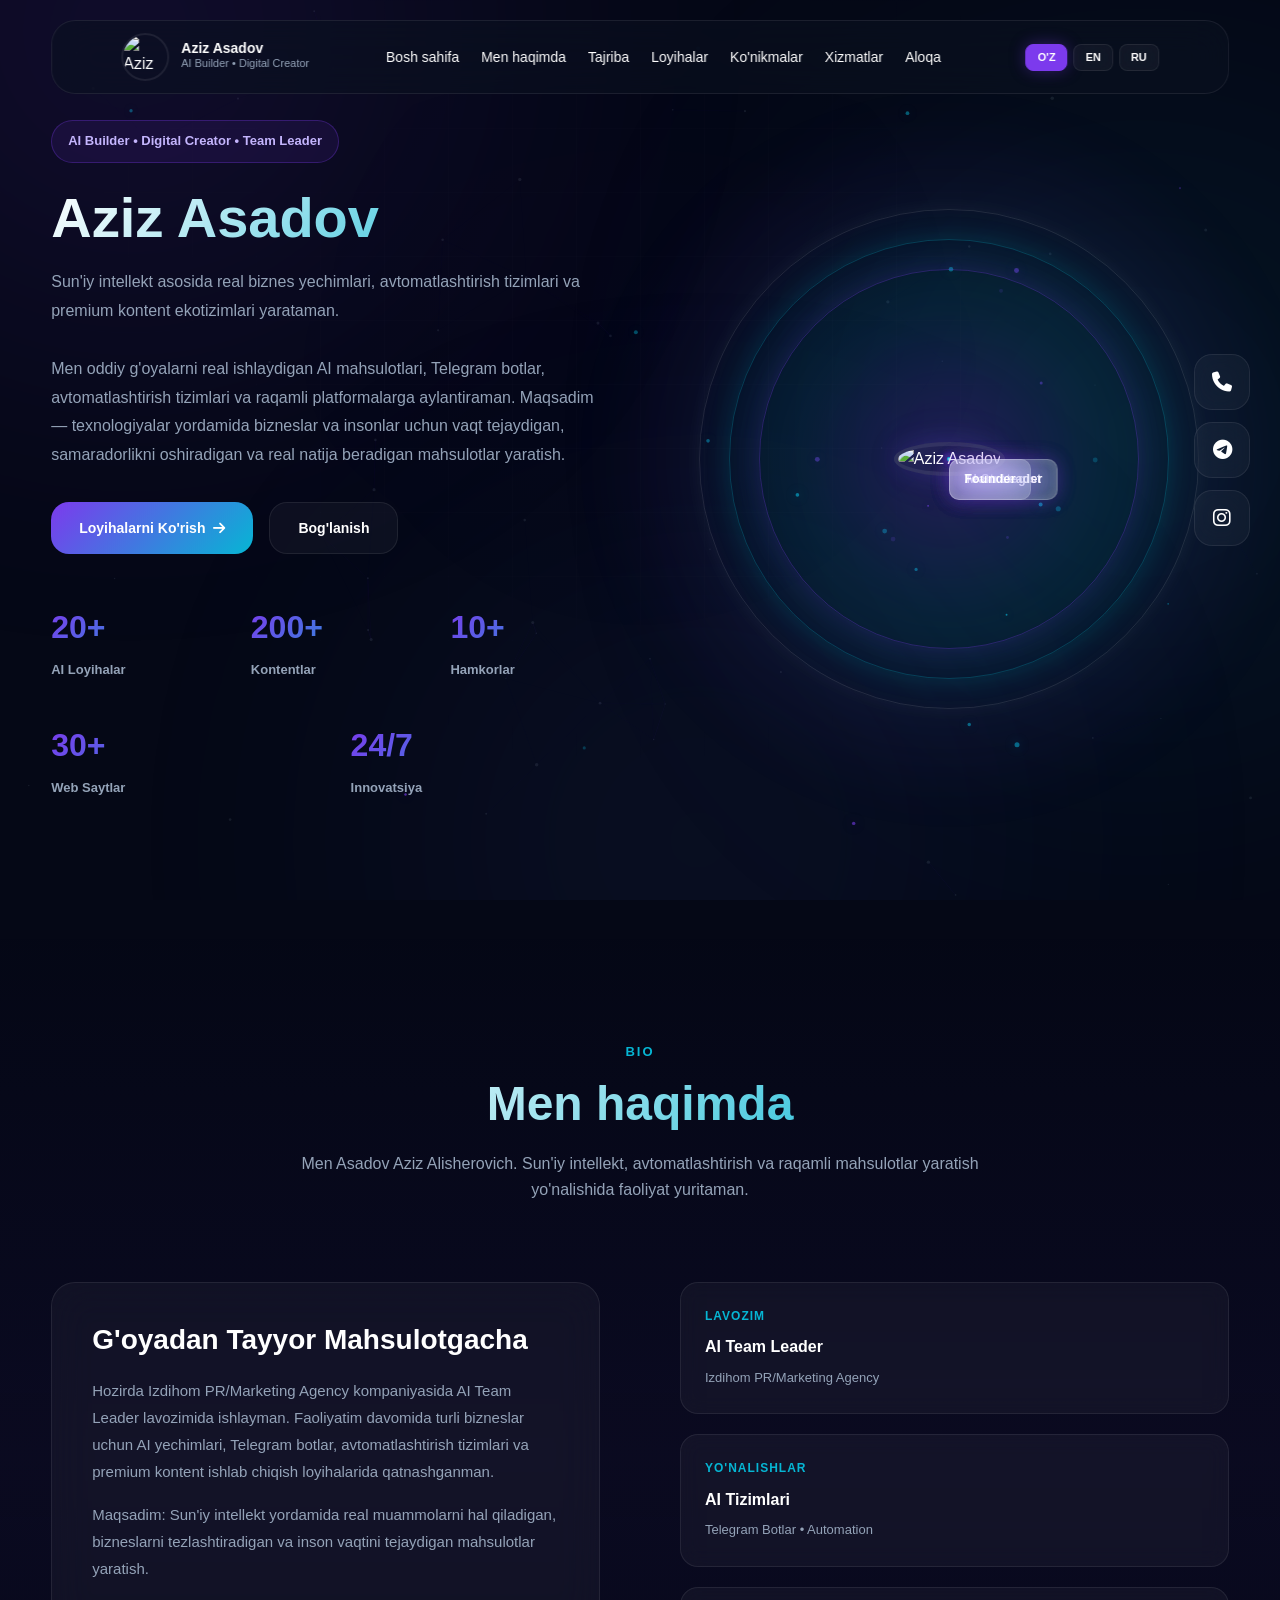
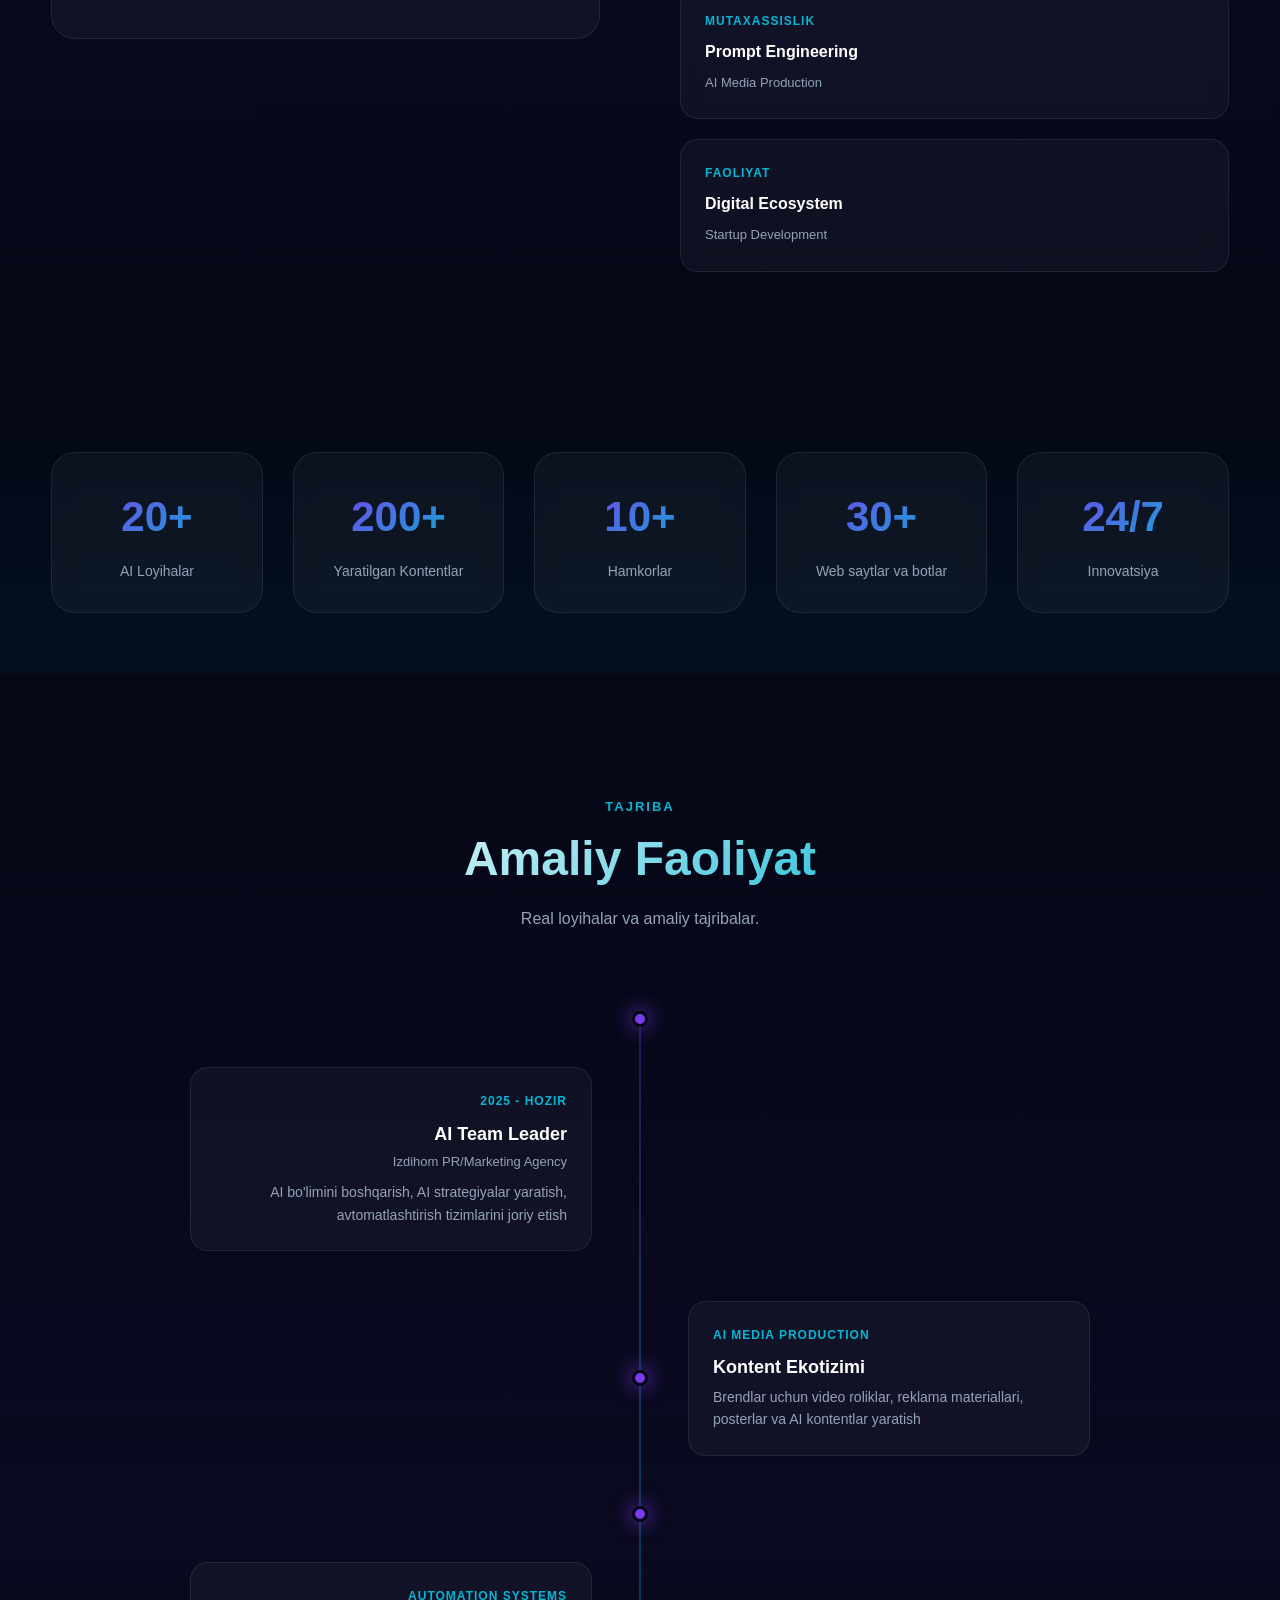
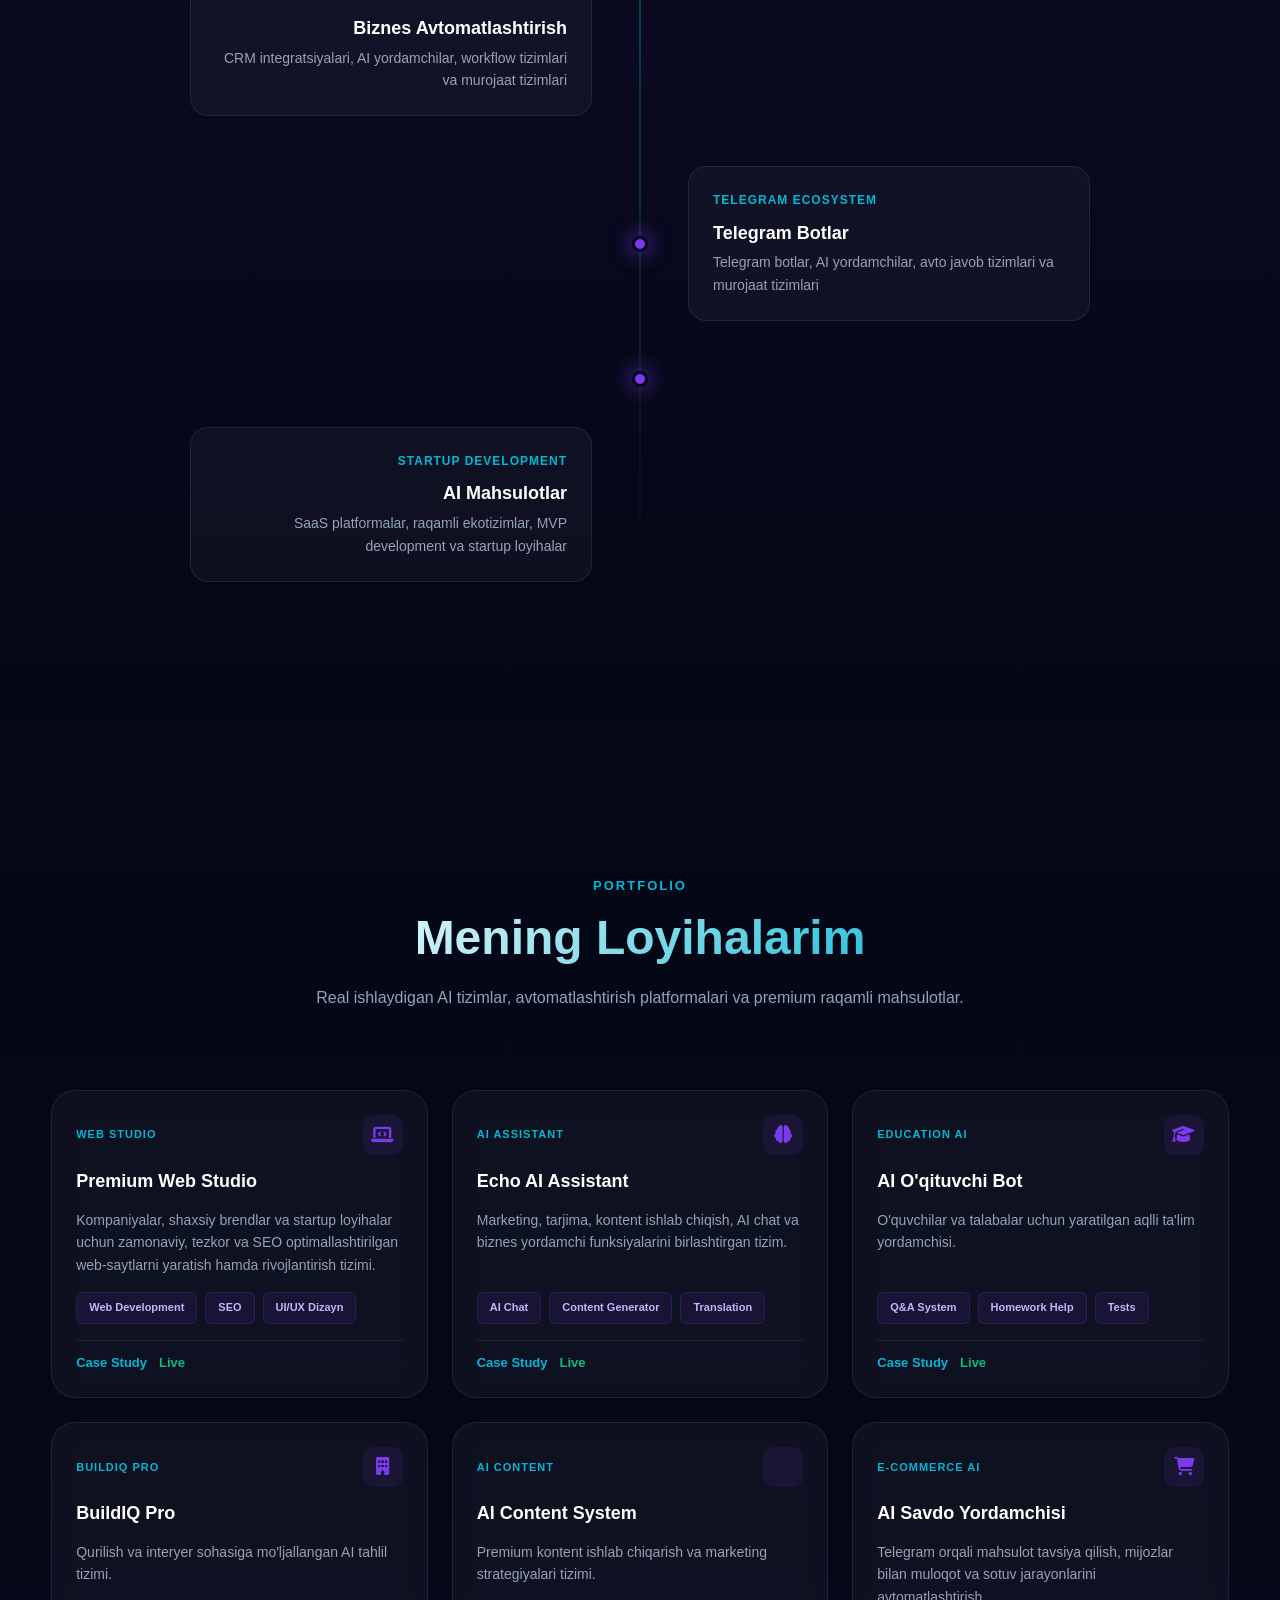
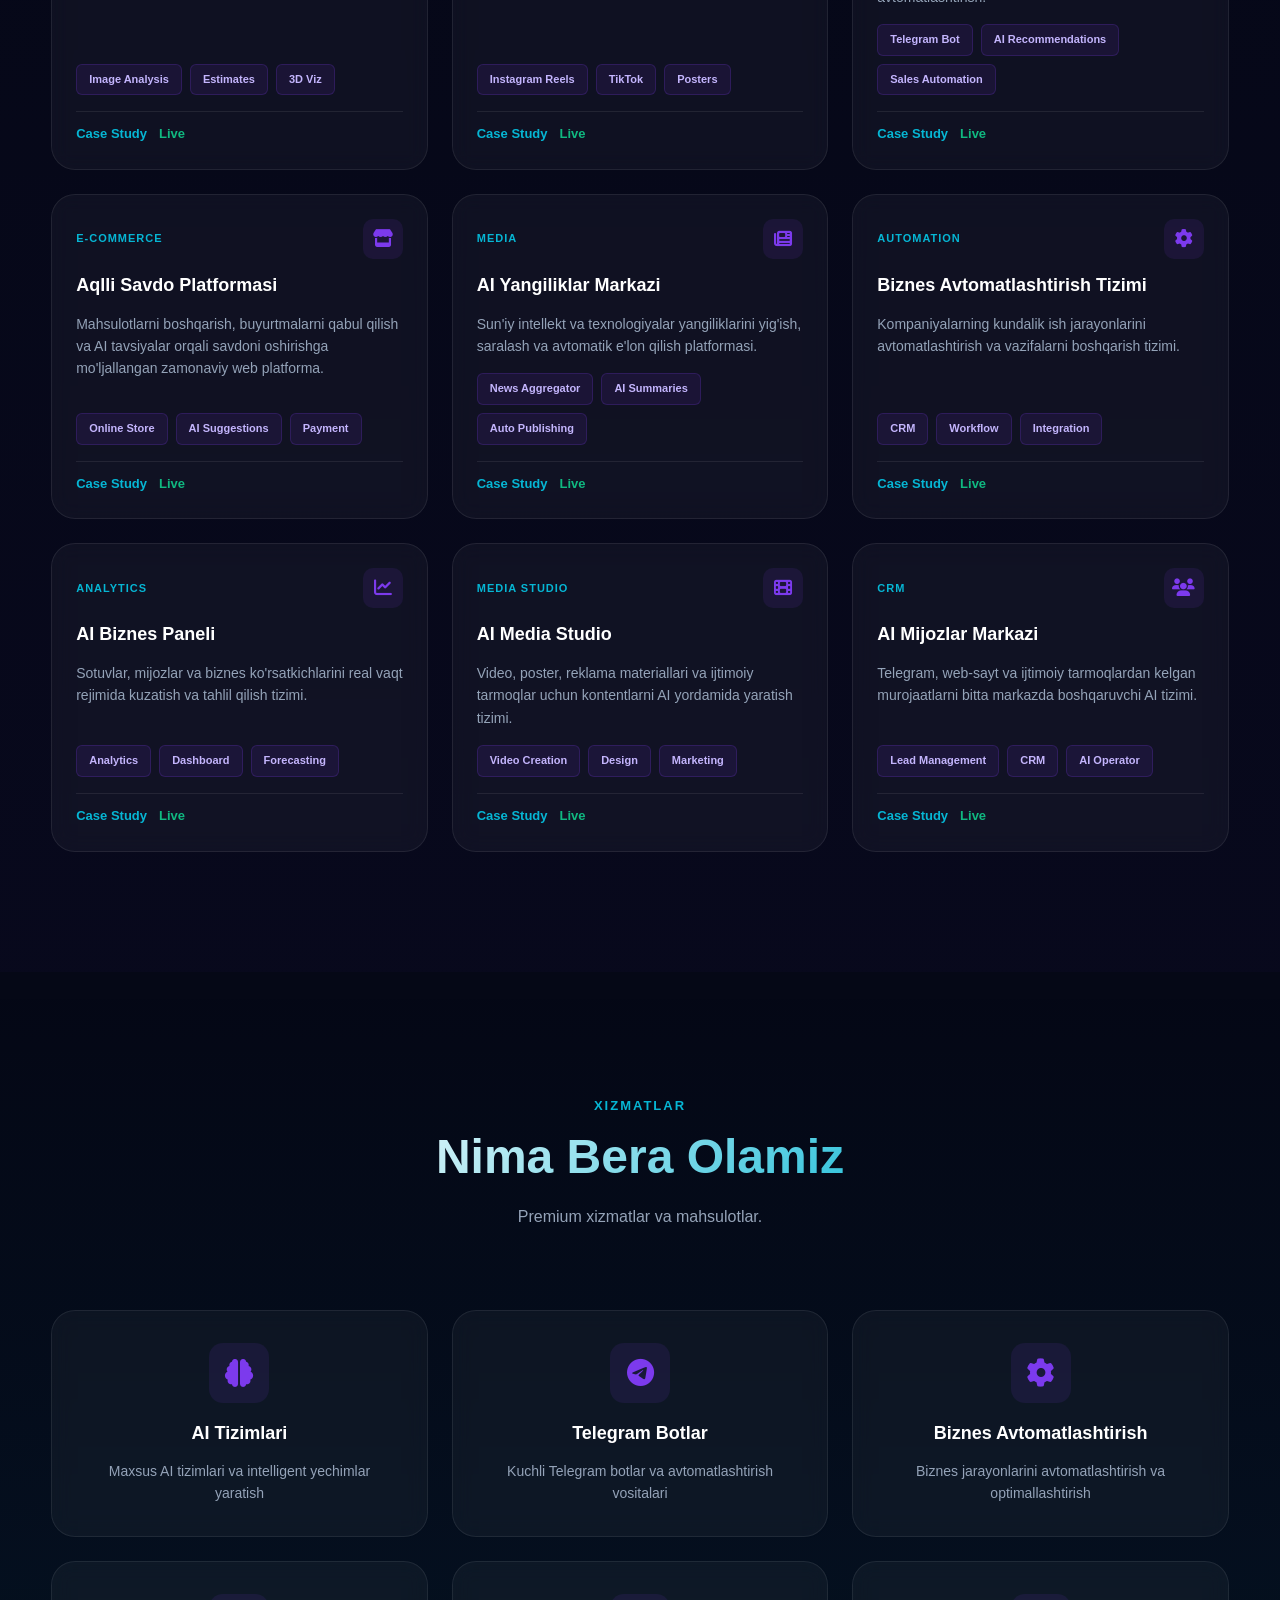
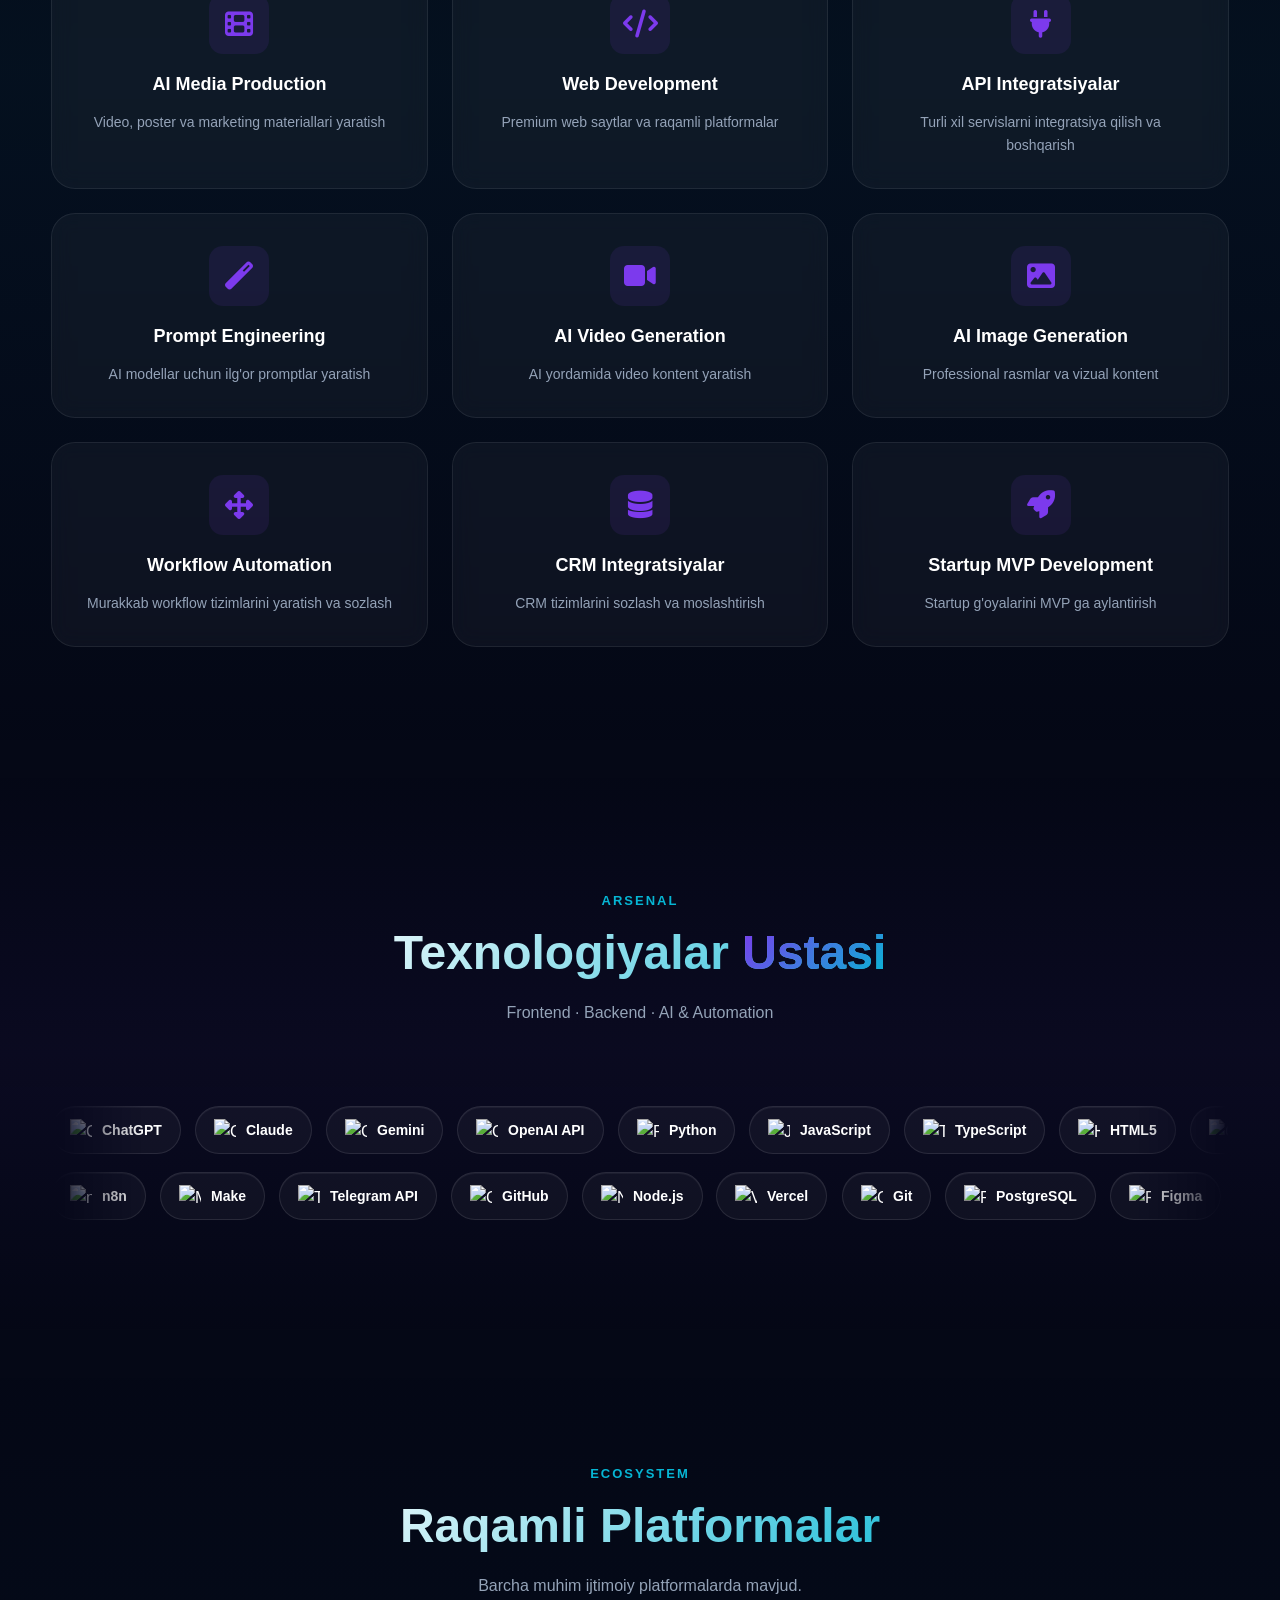
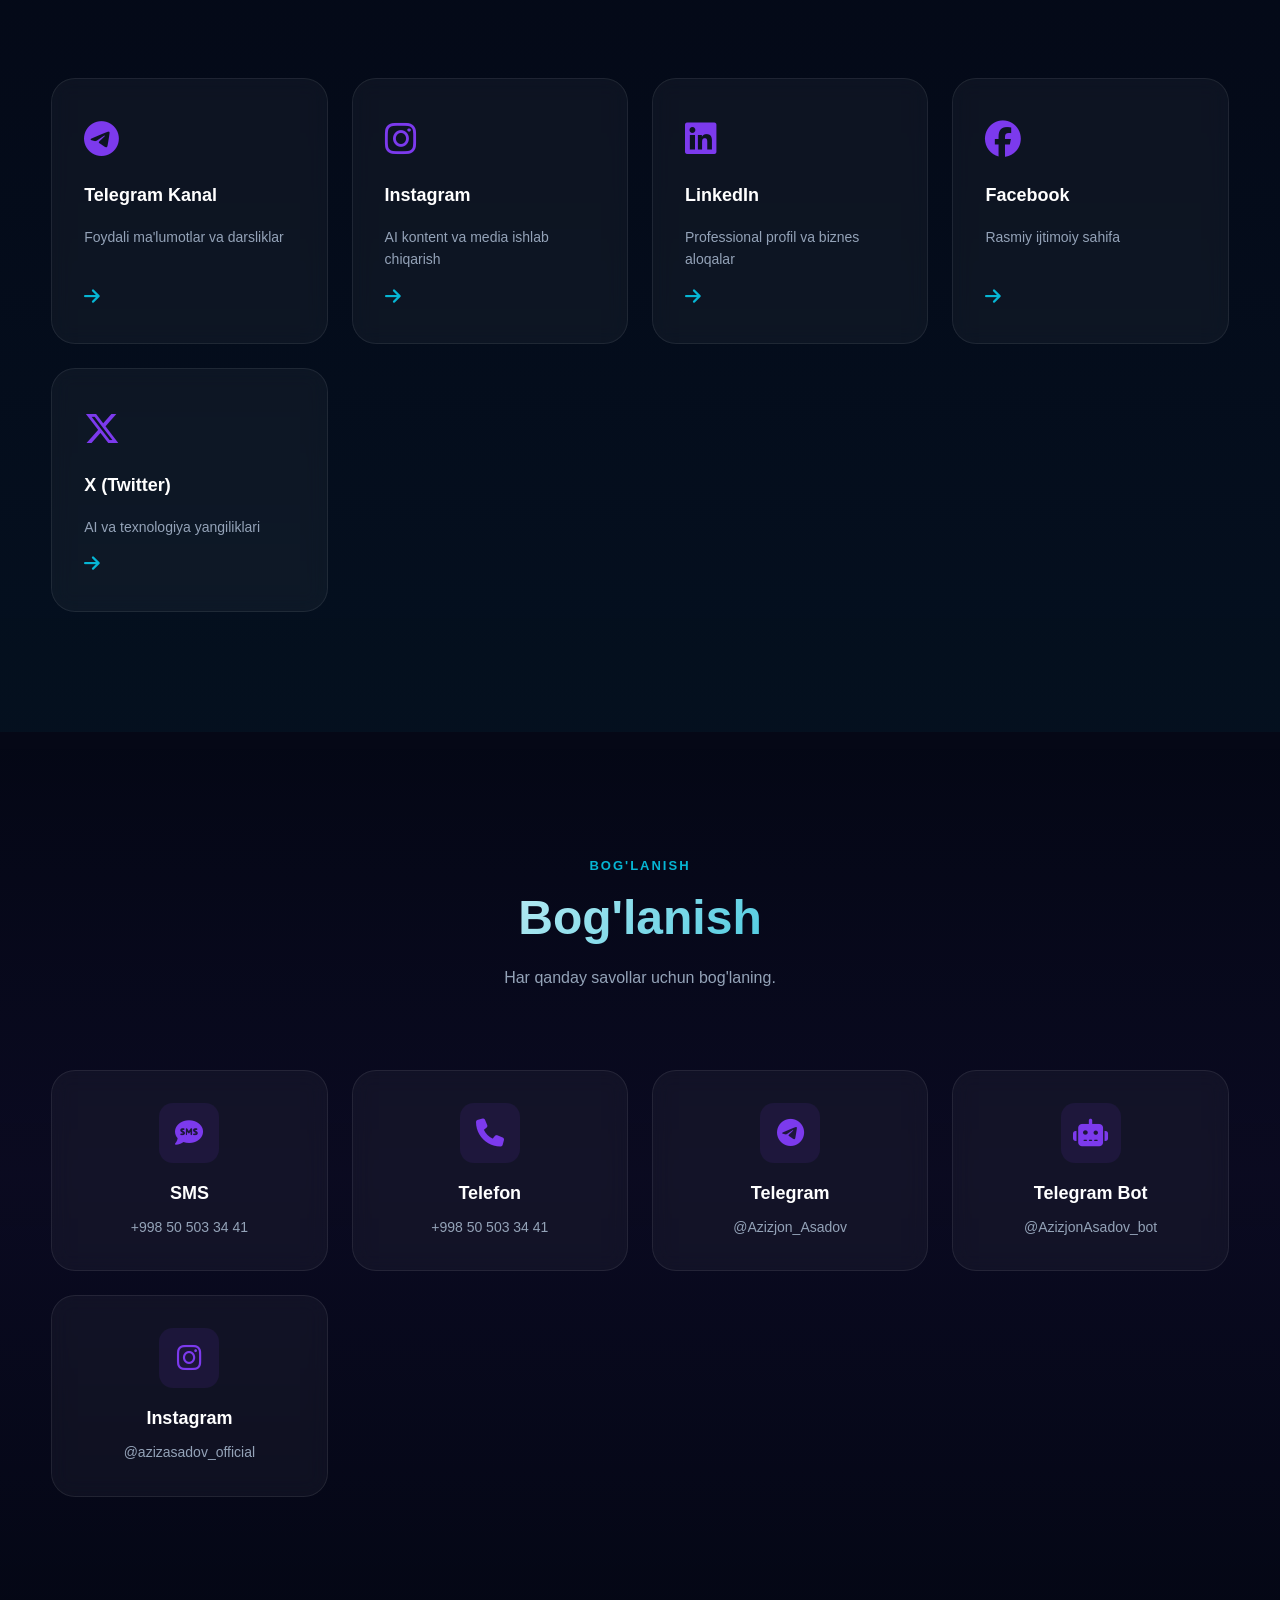
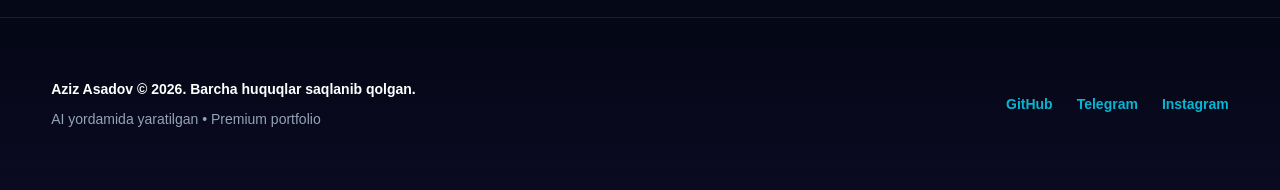
==== commit 970cb986: "Premium background ecosystem: aurora, neural network, particles" ====
--- a/index.html
+++ b/index.html
@@ -16,6 +16,7 @@
   <link rel="stylesheet" href="https://cdnjs.cloudflare.com/ajax/libs/font-awesome/6.5.2/css/all.min.css">
   
   <link rel="stylesheet" href="assets/css/main.css">
+  <link rel="stylesheet" href="assets/css/premium-background.css">
   <link rel="stylesheet" href="assets/css/animations.css">
   <link rel="stylesheet" href="assets/css/responsive.css">
 
@@ -102,12 +103,17 @@
   </div>
 
   <!-- ====================================
-       AURORA BACKGROUND
-  ==================================== -->
-  <div class="aurora-container">
-    <div class="aurora aurora-1"></div>
-    <div class="aurora aurora-2"></div>
-    <div class="aurora aurora-3"></div>
+       PREMIUM BACKGROUND ECOSYSTEM
+  ==================================== -->
+  <div class="premium-bg" aria-hidden="true">
+    <div class="premium-grid"></div>
+    <canvas id="premium-bg-canvas"></canvas>
+    <div class="aurora-container">
+      <div class="aurora aurora-1"></div>
+      <div class="aurora aurora-2"></div>
+      <div class="aurora aurora-3"></div>
+    </div>
+    <div class="mouse-glow" id="mouse-glow"></div>
   </div>
 
   <!-- ====================================
@@ -201,6 +207,17 @@
         </div>
         <div class="hero-right">
           <div class="avatar-container">
+            <div class="avatar-radial-glow" aria-hidden="true"></div>
+            <div class="ring-energy-field" aria-hidden="true">
+              <span class="energy-dot energy-dot-1"></span>
+              <span class="energy-dot energy-dot-2"></span>
+              <span class="energy-dot energy-dot-3"></span>
+              <span class="energy-dot energy-dot-4"></span>
+              <span class="energy-dot energy-dot-5"></span>
+              <span class="energy-dot energy-dot-6"></span>
+              <span class="energy-dot energy-dot-7"></span>
+              <span class="energy-dot energy-dot-8"></span>
+            </div>
             <div class="ring ring-1"></div>
             <div class="ring ring-2"></div>
             <div class="ring ring-3"></div>
@@ -846,6 +863,7 @@
   </footer>
 
   <!-- Scripts -->
+  <script src="assets/js/premium-background.js"></script>
   <script src="assets/js/translations.js"></script>
   <script src="assets/js/premium-loader.js"></script>
   <script src="assets/js/header.js"></script>
--- a/assets/css/premium-background.css
+++ b/assets/css/premium-background.css
@@ -0,0 +1,282 @@
+/* ====================================
+   PREMIUM BACKGROUND ECOSYSTEM
+   Apple Vision Pro × OpenAI aesthetic
+==================================== */
+
+.premium-bg {
+  position: fixed;
+  inset: 0;
+  z-index: -1;
+  overflow: hidden;
+  pointer-events: none;
+  isolation: isolate;
+}
+
+/* --- Premium AI Dashboard Grid --- */
+.premium-grid {
+  position: absolute;
+  inset: 0;
+  opacity: 0.35;
+  background-image:
+    linear-gradient(rgba(255, 255, 255, 0.025) 1px, transparent 1px),
+    linear-gradient(90deg, rgba(255, 255, 255, 0.025) 1px, transparent 1px);
+  background-size: 64px 64px;
+  mask-image: radial-gradient(ellipse 90% 80% at 50% 40%, #000 20%, transparent 75%);
+  -webkit-mask-image: radial-gradient(ellipse 90% 80% at 50% 40%, #000 20%, transparent 75%);
+  transform: translateZ(0);
+  will-change: opacity;
+}
+
+.premium-grid::after {
+  content: '';
+  position: absolute;
+  inset: 0;
+  background: radial-gradient(circle at 50% 35%, rgba(124, 58, 237, 0.04) 0%, transparent 55%);
+}
+
+/* --- Canvas Layer (Neural + Particles) --- */
+#premium-bg-canvas {
+  position: absolute;
+  inset: 0;
+  width: 100%;
+  height: 100%;
+  transform: translateZ(0);
+  will-change: contents;
+}
+
+/* --- Aurora System (enhanced) --- */
+.premium-bg .aurora-container {
+  position: absolute;
+  inset: 0;
+  z-index: 1;
+  transform: translateZ(0);
+}
+
+.premium-bg .aurora {
+  position: absolute;
+  border-radius: 50%;
+  filter: blur(160px);
+  opacity: 0.18;
+  will-change: transform;
+  transform: translate3d(0, 0, 0);
+}
+
+.premium-bg .aurora-1 {
+  width: 820px;
+  height: 820px;
+  background: radial-gradient(circle, rgba(124, 58, 237, 0.95) 0%, rgba(124, 58, 237, 0.35) 45%, transparent 70%);
+  top: -380px;
+  left: -280px;
+  opacity: 0.22;
+  animation: auroraDrift1 38s ease-in-out infinite;
+}
+
+.premium-bg .aurora-2 {
+  width: 720px;
+  height: 720px;
+  background: radial-gradient(circle, rgba(6, 182, 212, 0.9) 0%, rgba(6, 182, 212, 0.3) 50%, transparent 72%);
+  top: 8%;
+  right: -220px;
+  opacity: 0.2;
+  animation: auroraDrift2 44s ease-in-out infinite;
+}
+
+.premium-bg .aurora-3 {
+  width: 680px;
+  height: 680px;
+  background: radial-gradient(circle, rgba(139, 92, 246, 0.85) 0%, rgba(6, 182, 212, 0.25) 55%, transparent 75%);
+  bottom: -280px;
+  left: 28%;
+  opacity: 0.17;
+  animation: auroraDrift3 52s ease-in-out infinite;
+}
+
+@keyframes auroraDrift1 {
+  0%, 100% { transform: translate3d(0, 0, 0) scale(1); }
+  33% { transform: translate3d(40px, 30px, 0) scale(1.05); }
+  66% { transform: translate3d(-20px, 50px, 0) scale(0.98); }
+}
+
+@keyframes auroraDrift2 {
+  0%, 100% { transform: translate3d(0, 0, 0) scale(1); }
+  50% { transform: translate3d(-50px, 35px, 0) scale(1.08); }
+}
+
+@keyframes auroraDrift3 {
+  0%, 100% { transform: translate3d(0, 0, 0) scale(1); }
+  40% { transform: translate3d(30px, -25px, 0) scale(1.04); }
+  80% { transform: translate3d(-35px, 20px, 0) scale(0.96); }
+}
+
+/* --- Mouse Glow --- */
+.mouse-glow {
+  position: fixed;
+  top: 0;
+  left: 0;
+  width: 420px;
+  height: 420px;
+  margin: -210px 0 0 -210px;
+  border-radius: 50%;
+  pointer-events: none;
+  z-index: 2;
+  opacity: 0;
+  background: radial-gradient(
+    circle,
+    rgba(124, 58, 237, 0.14) 0%,
+    rgba(6, 182, 212, 0.08) 28%,
+    transparent 68%
+  );
+  filter: blur(8px);
+  transform: translate3d(-9999px, -9999px, 0);
+  will-change: transform, opacity;
+  transition: opacity 0.4s ease;
+}
+
+body.bg-ready .mouse-glow {
+  opacity: 1;
+}
+
+body.no-mouse-glow .mouse-glow {
+  display: none;
+}
+
+/* --- Hero Enhancements (layout unchanged) --- */
+.avatar-radial-glow {
+  position: absolute;
+  inset: -18%;
+  border-radius: 50%;
+  z-index: 1;
+  pointer-events: none;
+  background:
+    radial-gradient(circle at 50% 50%,
+      rgba(124, 58, 237, 0.28) 0%,
+      rgba(6, 182, 212, 0.12) 35%,
+      rgba(124, 58, 237, 0.06) 55%,
+      transparent 72%);
+  filter: blur(28px);
+  animation: heroRadialPulse 6s ease-in-out infinite;
+  transform: translateZ(0);
+}
+
+@keyframes heroRadialPulse {
+  0%, 100% { opacity: 0.65; transform: scale(1); }
+  50% { opacity: 1; transform: scale(1.06); }
+}
+
+.ring-energy-field {
+  position: absolute;
+  inset: 0;
+  z-index: 3;
+  pointer-events: none;
+}
+
+.energy-dot {
+  position: absolute;
+  top: 50%;
+  left: 50%;
+  width: 4px;
+  height: 4px;
+  margin: -2px 0 0 -2px;
+  border-radius: 50%;
+  background: radial-gradient(circle, #fff 0%, rgba(6, 182, 212, 0.9) 40%, transparent 100%);
+  box-shadow: 0 0 8px rgba(124, 58, 237, 0.8), 0 0 16px rgba(6, 182, 212, 0.4);
+  animation: energyOrbit 14s linear infinite;
+  opacity: 0.7;
+}
+
+.energy-dot-1 { animation-delay: 0s; --orbit-r: 195px; --orbit-speed: 14s; }
+.energy-dot-2 { animation-delay: -1.8s; --orbit-r: 210px; --orbit-speed: 16s; }
+.energy-dot-3 { animation-delay: -3.5s; --orbit-r: 225px; --orbit-speed: 18s; }
+.energy-dot-4 { animation-delay: -5.2s; --orbit-r: 240px; --orbit-speed: 20s; }
+.energy-dot-5 { animation-delay: -6.8s; --orbit-r: 255px; --orbit-speed: 22s; }
+.energy-dot-6 { animation-delay: -8.4s; --orbit-r: 230px; --orbit-speed: 17s; }
+.energy-dot-7 { animation-delay: -10s; --orbit-r: 200px; --orbit-speed: 15s; }
+.energy-dot-8 { animation-delay: -11.6s; --orbit-r: 248px; --orbit-speed: 19s; }
+
+@keyframes energyOrbit {
+  from {
+    transform: rotate(0deg) translateX(var(--orbit-r, 220px)) rotate(0deg);
+  }
+  to {
+    transform: rotate(360deg) translateX(var(--orbit-r, 220px)) rotate(-360deg);
+  }
+}
+
+.avatar-container .ring {
+  z-index: 4;
+}
+
+.avatar-container .avatar-wrapper {
+  z-index: 10;
+}
+
+.avatar-container .ai-particles {
+  z-index: 11;
+}
+
+/* --- Mobile & Performance --- */
+@media (max-width: 768px) {
+  .premium-bg .aurora {
+    filter: blur(120px);
+  }
+
+  .premium-bg .aurora-1 {
+    width: 520px;
+    height: 520px;
+    top: -240px;
+    left: -180px;
+    opacity: 0.18;
+  }
+
+  .premium-bg .aurora-2 {
+    width: 460px;
+    height: 460px;
+    right: -160px;
+    opacity: 0.16;
+  }
+
+  .premium-bg .aurora-3 {
+    width: 420px;
+    height: 420px;
+    bottom: -180px;
+    opacity: 0.14;
+  }
+
+  .premium-grid {
+    background-size: 48px 48px;
+    opacity: 0.25;
+  }
+
+  .mouse-glow {
+    width: 280px;
+    height: 280px;
+    margin: -140px 0 0 -140px;
+  }
+
+  .energy-dot {
+    width: 3px;
+    height: 3px;
+    margin: -1.5px 0 0 -1.5px;
+  }
+
+  .energy-dot-1 { --orbit-r: 115px; }
+  .energy-dot-2 { --orbit-r: 125px; }
+  .energy-dot-3 { --orbit-r: 135px; }
+  .energy-dot-4 { --orbit-r: 145px; }
+  .energy-dot-5 { --orbit-r: 155px; }
+  .energy-dot-6 { --orbit-r: 140px; }
+  .energy-dot-7 { --orbit-r: 120px; }
+  .energy-dot-8 { --orbit-r: 150px; }
+}
+
+@media (prefers-reduced-motion: reduce) {
+  .premium-bg .aurora,
+  .avatar-radial-glow,
+  .energy-dot {
+    animation: none !important;
+  }
+
+  .mouse-glow {
+    display: none;
+  }
+}
